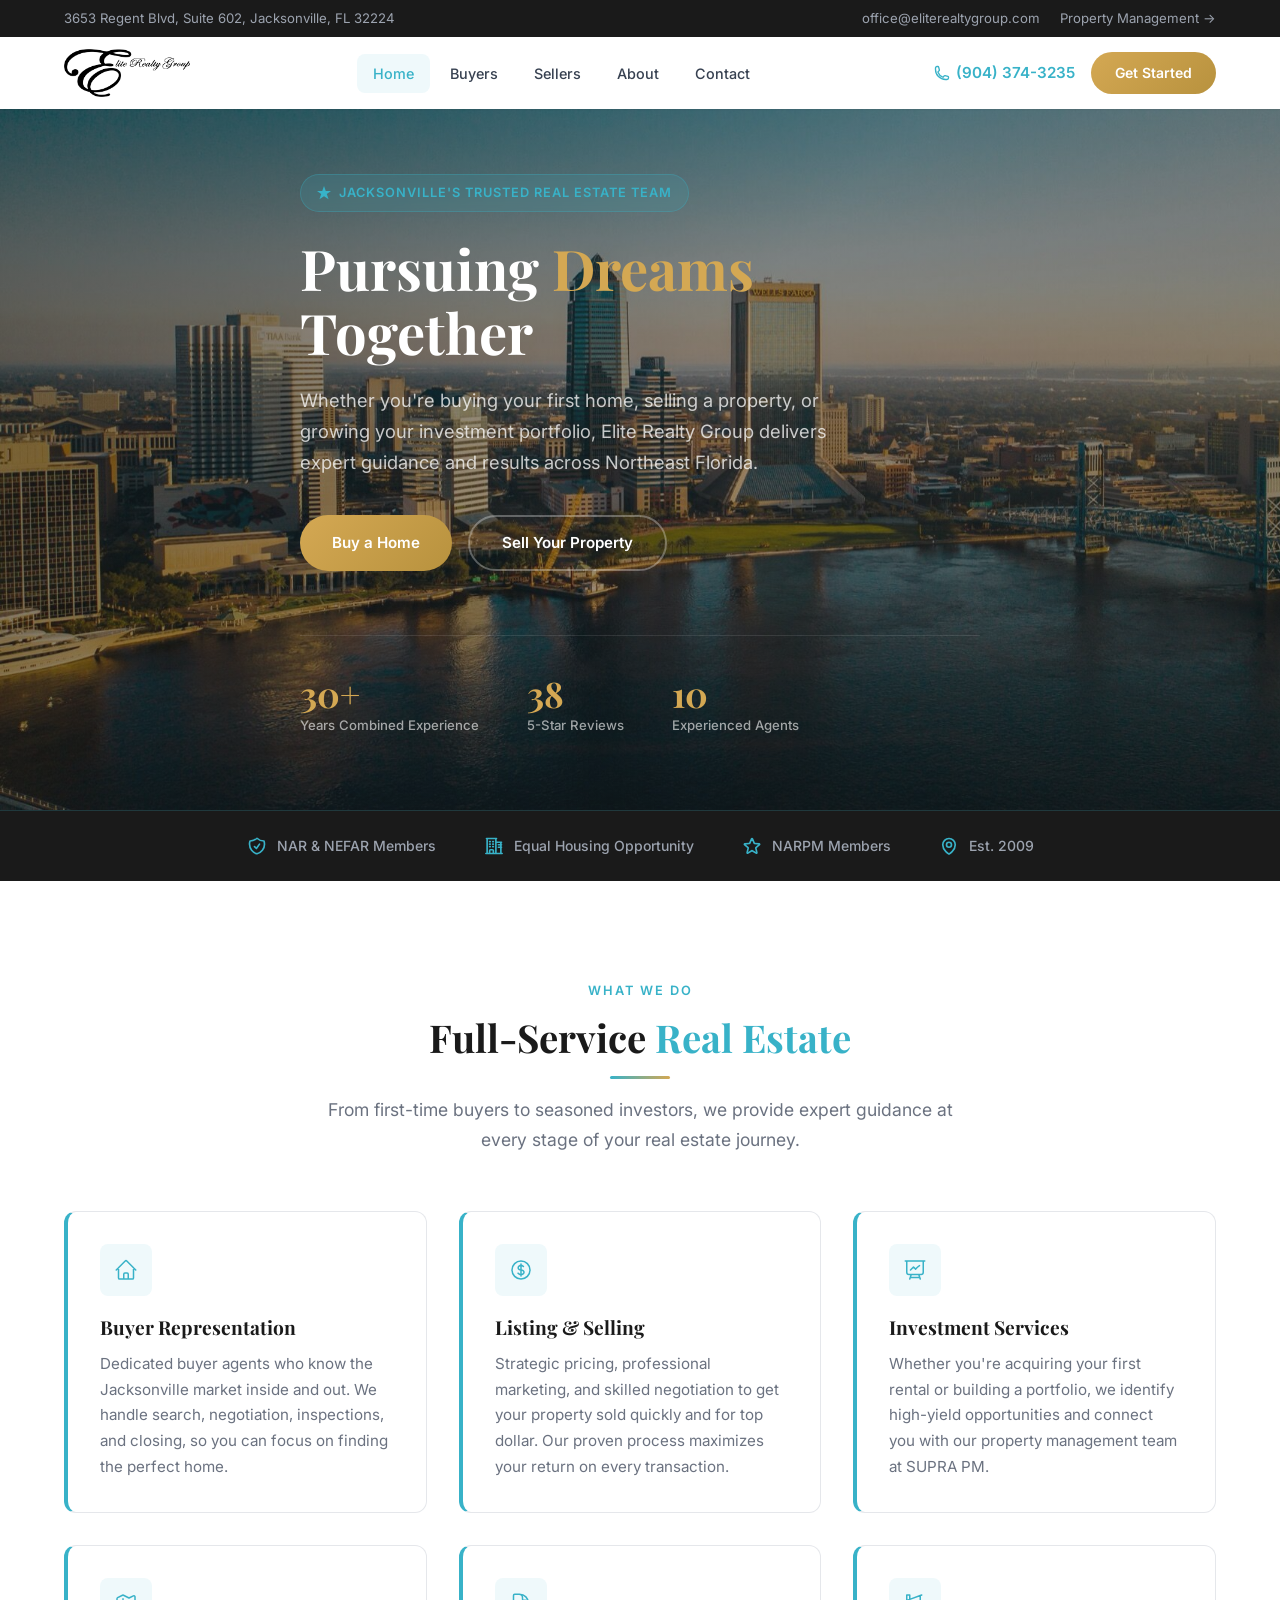
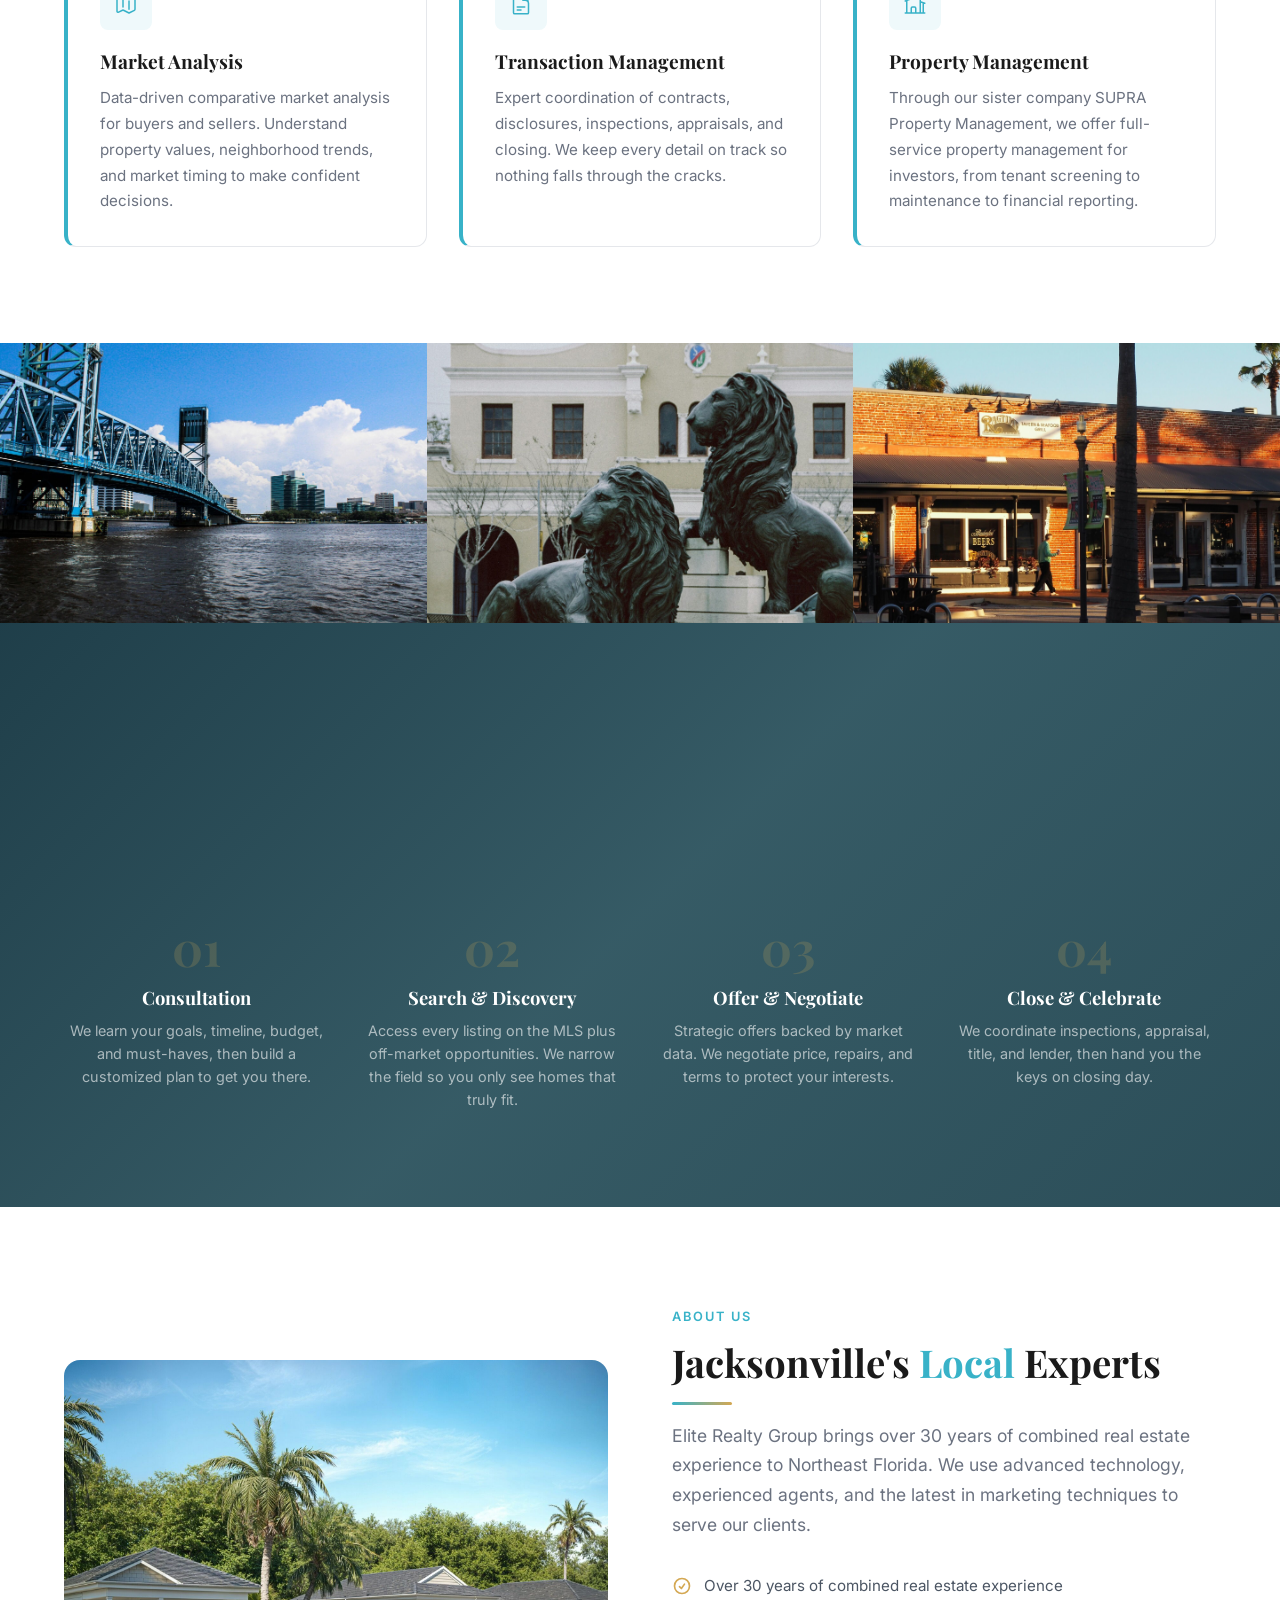
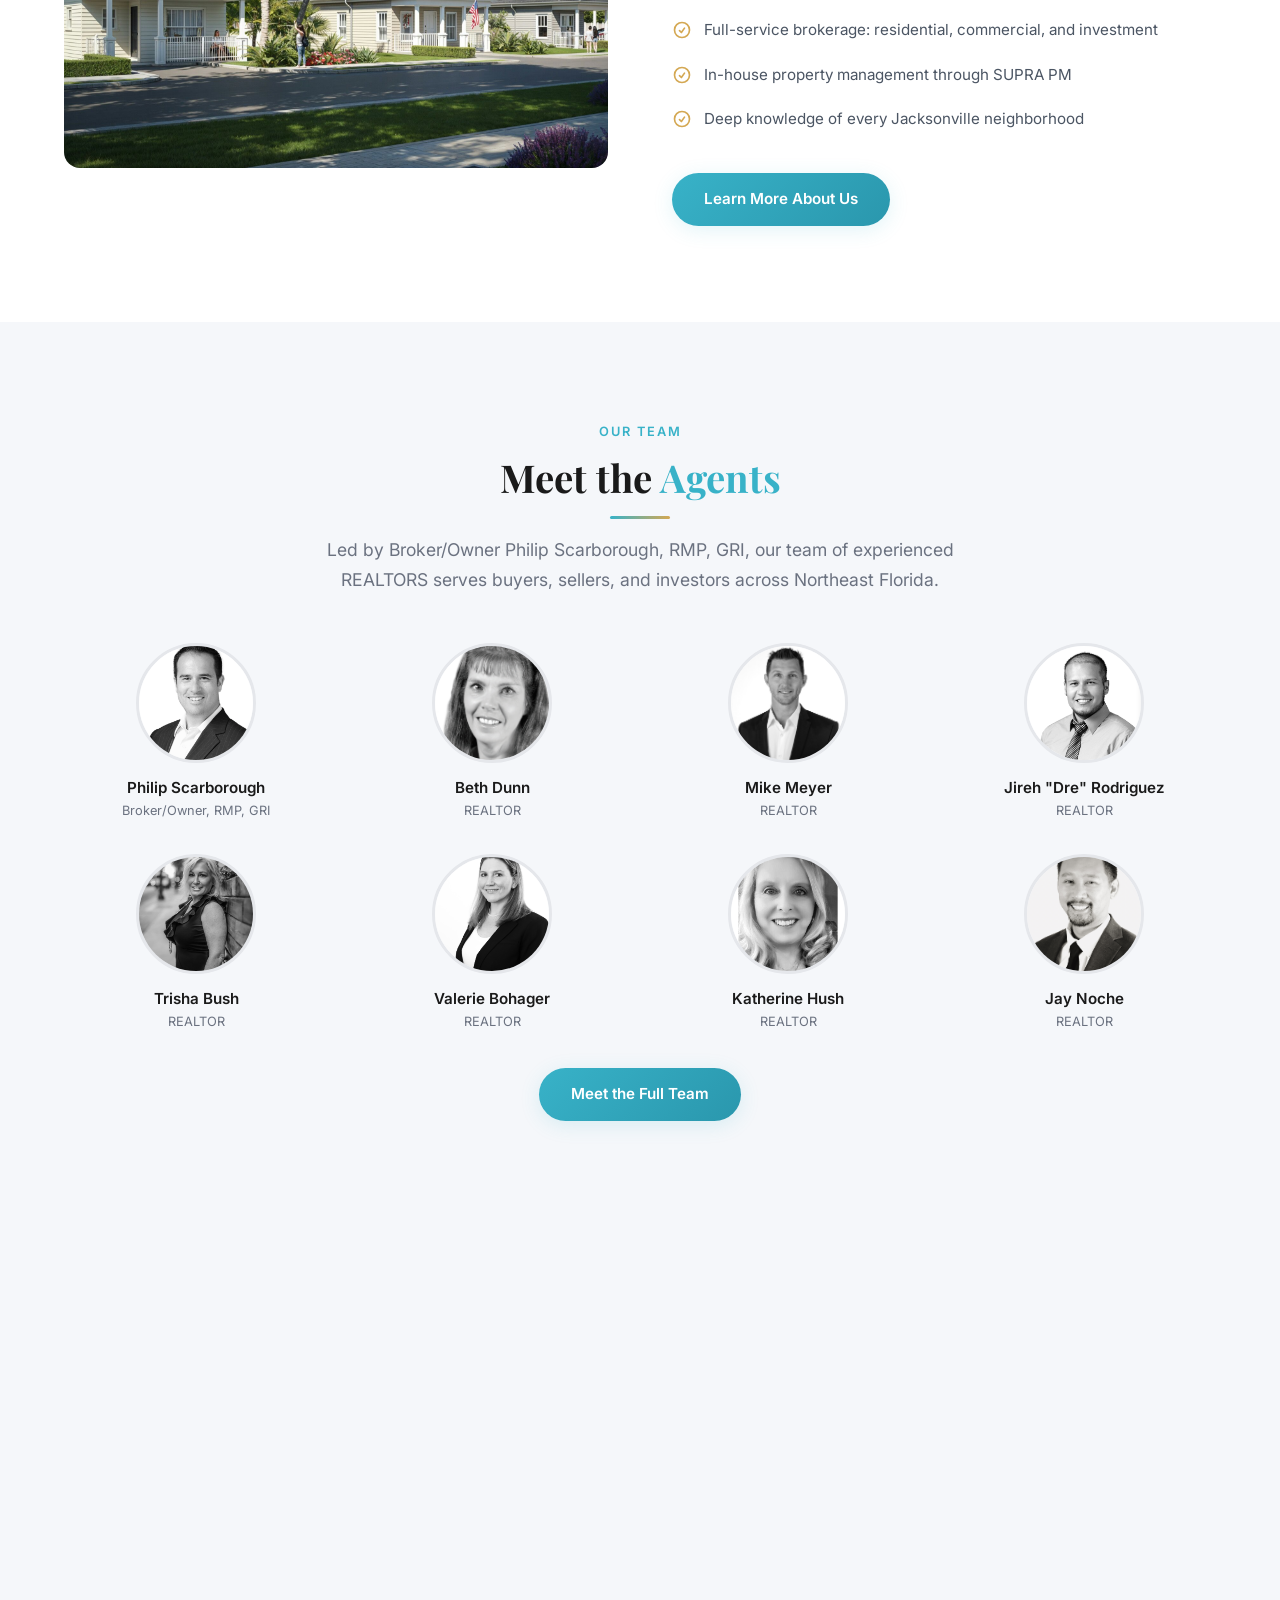
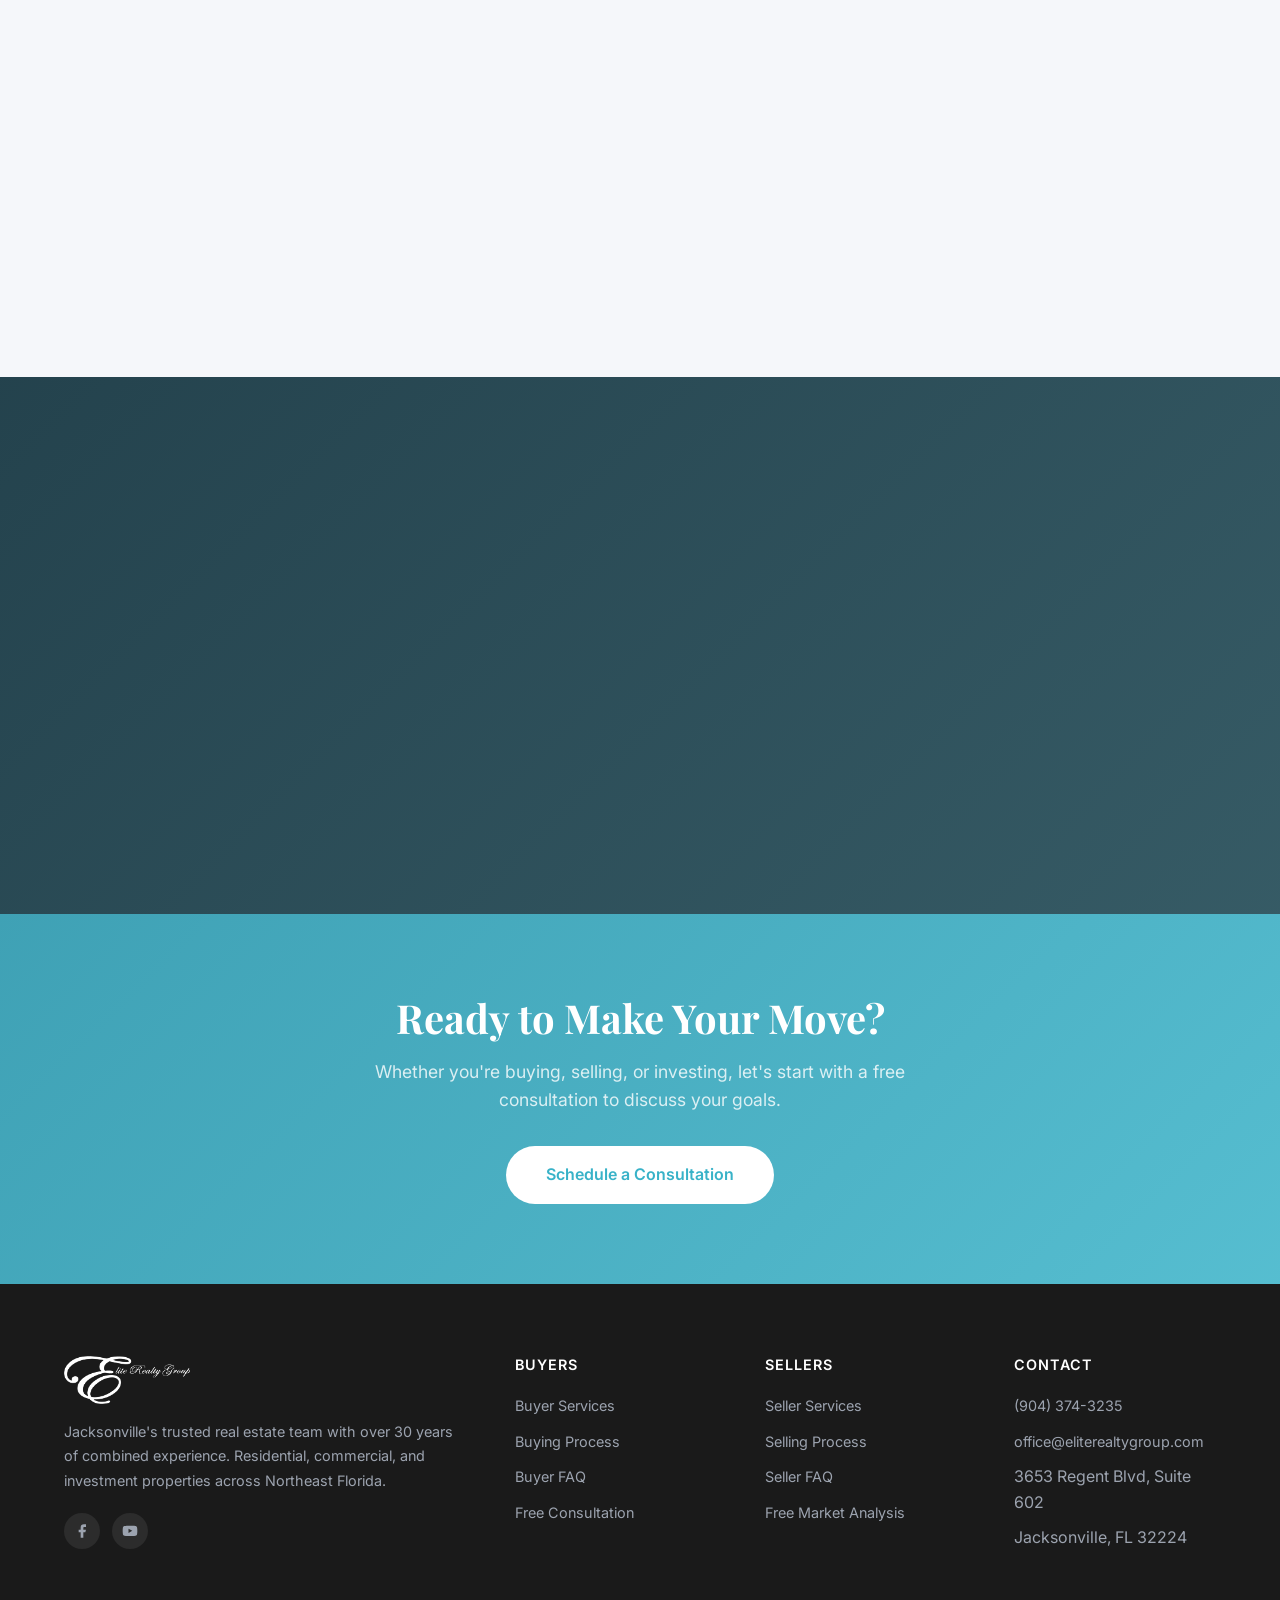
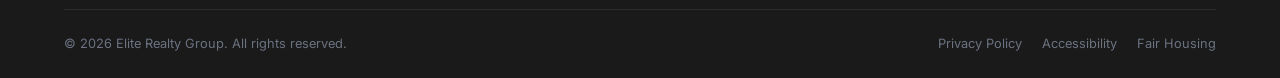
==== index.html @ 7dcdd443 "Replace Grade.us widget with hardcoded Google review cards 9 real Google reviews in a horizontally s" ====
<!DOCTYPE html>
<html lang="en">
<head>
    <meta charset="UTF-8">
    <meta name="viewport" content="width=device-width, initial-scale=1.0">
    <title>Elite Realty Group | Jacksonville FL Real Estate</title>
    <meta name="description" content="Elite Realty Group: Jacksonville's trusted real estate experts. Over 30 years of combined experience helping buyers, sellers, and investors in Northeast Florida.">
    <link rel="preconnect" href="https://fonts.googleapis.com">
    <link rel="preconnect" href="https://fonts.gstatic.com" crossorigin>
    <link href="https://fonts.googleapis.com/css2?family=Inter:wght@300;400;500;600;700&family=Playfair+Display:wght@400;600;700&display=swap" rel="stylesheet">
    <link rel="stylesheet" href="css/styles.css">
</head>
<body>

<!-- Header -->
<header class="header">
    <div class="header-top">
        <div class="container">
            <div class="header-top-left">
                <span>3653 Regent Blvd, Suite 602, Jacksonville, FL 32224</span>
            </div>
            <div class="header-top-right">
                <a href="mailto:office@eliterealtygroup.com">office@eliterealtygroup.com</a>
                <a href="https://suprapm.com" target="_blank">Property Management &rarr;</a>
            </div>
        </div>
    </div>
    <div class="header-main">
        <div class="container">
            <a href="index.html" class="logo">
                <img src="images/logo.png" alt="Elite Realty Group" class="logo-dark">
            </a>
            <nav class="nav">
                <a href="index.html" class="active">Home</a>
                <a href="buyers.html">Buyers</a>
                <a href="sellers.html">Sellers</a>
                <a href="about.html">About</a>
                <a href="contact.html">Contact</a>
            </nav>
            <div class="header-actions">
                <a href="tel:9043743235" class="header-phone">
                    <svg xmlns="http://www.w3.org/2000/svg" fill="none" viewBox="0 0 24 24" stroke-width="2" stroke="currentColor"><path stroke-linecap="round" stroke-linejoin="round" d="M2.25 6.75c0 8.284 6.716 15 15 15h2.25a2.25 2.25 0 002.25-2.25v-1.372c0-.516-.351-.966-.852-1.091l-4.423-1.106c-.44-.11-.902.055-1.173.417l-.97 1.293c-.282.376-.769.542-1.21.38a12.035 12.035 0 01-7.143-7.143c-.162-.441.004-.928.38-1.21l1.293-.97c.363-.271.527-.734.417-1.173L6.963 3.102a1.125 1.125 0 00-1.091-.852H4.5A2.25 2.25 0 002.25 4.5v2.25z"/></svg>
                    (904) 374-3235
                </a>
                <a href="contact.html" class="btn btn-gold btn-sm">Get Started</a>
            </div>
            <button class="nav-toggle" aria-label="Toggle navigation">
                <span></span><span></span><span></span>
            </button>
        </div>
    </div>
</header>

<!-- Hero -->
<section class="hero">
    <div class="container">
        <div class="hero-content">
            <div class="hero-badge">
                <svg xmlns="http://www.w3.org/2000/svg" width="14" height="14" fill="currentColor" viewBox="0 0 16 16"><path d="M8 0l2.035 5.794H16l-4.818 3.412L13.217 15 8 11.588 2.783 15l2.035-5.794L0 5.794h5.965z"/></svg>
                Jacksonville's Trusted Real Estate Team
            </div>
            <h1>Pursuing <span>Dreams</span> Together</h1>
            <p class="hero-text">Whether you're buying your first home, selling a property, or growing your investment portfolio, Elite Realty Group delivers expert guidance and results across Northeast Florida.</p>
            <div class="hero-buttons">
                <a href="buyers.html" class="btn btn-gold">Buy a Home</a>
                <a href="sellers.html" class="btn btn-outline">Sell Your Property</a>
            </div>
            <div class="hero-stats">
                <div class="hero-stat">
                    <div class="hero-stat-number" data-count="30" data-suffix="+">0+</div>
                    <div class="hero-stat-label">Years Combined Experience</div>
                </div>
                <div class="hero-stat">
                    <div class="hero-stat-number" data-count="38" data-suffix="">0</div>
                    <div class="hero-stat-label">5-Star Reviews</div>
                </div>
                <div class="hero-stat">
                    <div class="hero-stat-number" data-count="10" data-suffix="">0</div>
                    <div class="hero-stat-label">Experienced Agents</div>
                </div>
            </div>
        </div>
    </div>
</section>

<!-- Credential Bar -->
<div class="credential-bar">
    <div class="container">
        <div class="credential-item">
            <svg xmlns="http://www.w3.org/2000/svg" fill="none" viewBox="0 0 24 24" stroke-width="2" stroke="currentColor"><path stroke-linecap="round" stroke-linejoin="round" d="M9 12.75L11.25 15 15 9.75m-3-7.036A11.959 11.959 0 013.598 6 11.99 11.99 0 003 9.749c0 5.592 3.824 10.29 9 11.623 5.176-1.332 9-6.03 9-11.622 0-1.31-.21-2.571-.598-3.751h-.152c-3.196 0-6.1-1.248-8.25-3.285z"/></svg>
            NAR &amp; NEFAR Members
        </div>
        <div class="credential-item">
            <svg xmlns="http://www.w3.org/2000/svg" fill="none" viewBox="0 0 24 24" stroke-width="2" stroke="currentColor"><path stroke-linecap="round" stroke-linejoin="round" d="M2.25 21h19.5m-18-18v18m10.5-18v18m6-13.5V21M6.75 6.75h.75m-.75 3h.75m-.75 3h.75m3-6h.75m-.75 3h.75m-.75 3h.75M6.75 21v-3.375c0-.621.504-1.125 1.125-1.125h2.25c.621 0 1.125.504 1.125 1.125V21M3 3h12m-.75 4.5H21m-3.75 3H21m-3.75 3H21"/></svg>
            Equal Housing Opportunity
        </div>
        <div class="credential-item">
            <svg xmlns="http://www.w3.org/2000/svg" fill="none" viewBox="0 0 24 24" stroke-width="2" stroke="currentColor"><path stroke-linecap="round" stroke-linejoin="round" d="M11.48 3.499a.562.562 0 011.04 0l2.125 5.111a.563.563 0 00.475.345l5.518.442c.499.04.701.663.321.988l-4.204 3.602a.563.563 0 00-.182.557l1.285 5.385a.562.562 0 01-.84.61l-4.725-2.885a.563.563 0 00-.586 0L6.982 20.54a.562.562 0 01-.84-.61l1.285-5.386a.562.562 0 00-.182-.557l-4.204-3.602a.563.563 0 01.321-.988l5.518-.442a.563.563 0 00.475-.345L11.48 3.5z"/></svg>
            NARPM Members
        </div>
        <div class="credential-item">
            <svg xmlns="http://www.w3.org/2000/svg" fill="none" viewBox="0 0 24 24" stroke-width="2" stroke="currentColor"><path stroke-linecap="round" stroke-linejoin="round" d="M15 10.5a3 3 0 11-6 0 3 3 0 016 0z"/><path stroke-linecap="round" stroke-linejoin="round" d="M19.5 10.5c0 7.142-7.5 11.25-7.5 11.25S4.5 17.642 4.5 10.5a7.5 7.5 0 1115 0z"/></svg>
            Est. 2009
        </div>
    </div>
</div>

<!-- Services Overview -->
<section class="section" id="services">
    <div class="container">
        <div class="text-center reveal">
            <span class="section-label">What We Do</span>
            <h2 class="section-title center">Full-Service <span>Real Estate</span></h2>
            <p class="section-subtitle center">From first-time buyers to seasoned investors, we provide expert guidance at every stage of your real estate journey.</p>
        </div>
        <div class="grid-3" style="margin-top: 56px;">
            <div class="card card-accent reveal">
                <div class="card-icon">
                    <svg xmlns="http://www.w3.org/2000/svg" fill="none" viewBox="0 0 24 24" stroke-width="1.5" stroke="currentColor"><path stroke-linecap="round" stroke-linejoin="round" d="M2.25 12l8.954-8.955c.44-.439 1.152-.439 1.591 0L21.75 12M4.5 9.75v10.125c0 .621.504 1.125 1.125 1.125H9.75v-4.875c0-.621.504-1.125 1.125-1.125h2.25c.621 0 1.125.504 1.125 1.125V21h4.125c.621 0 1.125-.504 1.125-1.125V9.75M8.25 21h8.25"/></svg>
                </div>
                <h3>Buyer Representation</h3>
                <p>Dedicated buyer agents who know the Jacksonville market inside and out. We handle search, negotiation, inspections, and closing, so you can focus on finding the perfect home.</p>
            </div>
            <div class="card card-accent reveal">
                <div class="card-icon">
                    <svg xmlns="http://www.w3.org/2000/svg" fill="none" viewBox="0 0 24 24" stroke-width="1.5" stroke="currentColor"><path stroke-linecap="round" stroke-linejoin="round" d="M12 6v12m-3-2.818l.879.659c1.171.879 3.07.879 4.242 0 1.172-.879 1.172-2.303 0-3.182C13.536 12.219 12.768 12 12 12c-.725 0-1.45-.22-2.003-.659-1.106-.879-1.106-2.303 0-3.182s2.9-.879 4.006 0l.415.33M21 12a9 9 0 11-18 0 9 9 0 0118 0z"/></svg>
                </div>
                <h3>Listing & Selling</h3>
                <p>Strategic pricing, professional marketing, and skilled negotiation to get your property sold quickly and for top dollar. Our proven process maximizes your return on every transaction.</p>
            </div>
            <div class="card card-accent reveal">
                <div class="card-icon">
                    <svg xmlns="http://www.w3.org/2000/svg" fill="none" viewBox="0 0 24 24" stroke-width="1.5" stroke="currentColor"><path stroke-linecap="round" stroke-linejoin="round" d="M3.75 3v11.25A2.25 2.25 0 006 16.5h2.25M3.75 3h-1.5m1.5 0h16.5m0 0h1.5m-1.5 0v11.25A2.25 2.25 0 0118 16.5h-2.25m-7.5 0h7.5m-7.5 0l-1 3m8.5-3l1 3m0 0l.5 1.5m-.5-1.5h-9.5m0 0l-.5 1.5m.75-9l3-3 2.148 2.148A12.061 12.061 0 0116.5 7.605"/></svg>
                </div>
                <h3>Investment Services</h3>
                <p>Whether you're acquiring your first rental or building a portfolio, we identify high-yield opportunities and connect you with our property management team at SUPRA PM.</p>
            </div>
            <div class="card card-accent reveal">
                <div class="card-icon">
                    <svg xmlns="http://www.w3.org/2000/svg" fill="none" viewBox="0 0 24 24" stroke-width="1.5" stroke="currentColor"><path stroke-linecap="round" stroke-linejoin="round" d="M9 6.75V15m6-6v8.25m.503 3.498l4.875-2.437c.381-.19.622-.58.622-1.006V4.82c0-.836-.88-1.38-1.628-1.006l-3.869 1.934c-.317.159-.69.159-1.006 0L9.503 3.252a1.125 1.125 0 00-1.006 0L3.622 5.689C3.24 5.88 3 6.27 3 6.695V19.18c0 .836.88 1.38 1.628 1.006l3.869-1.934c.317-.159.69-.159 1.006 0l4.994 2.497c.317.158.69.158 1.006 0z"/></svg>
                </div>
                <h3>Market Analysis</h3>
                <p>Data-driven comparative market analysis for buyers and sellers. Understand property values, neighborhood trends, and market timing to make confident decisions.</p>
            </div>
            <div class="card card-accent reveal">
                <div class="card-icon">
                    <svg xmlns="http://www.w3.org/2000/svg" fill="none" viewBox="0 0 24 24" stroke-width="1.5" stroke="currentColor"><path stroke-linecap="round" stroke-linejoin="round" d="M19.5 14.25v-2.625a3.375 3.375 0 00-3.375-3.375h-1.5A1.125 1.125 0 0113.5 7.125v-1.5a3.375 3.375 0 00-3.375-3.375H8.25m0 12.75h7.5m-7.5 3H12M10.5 2.25H5.625c-.621 0-1.125.504-1.125 1.125v17.25c0 .621.504 1.125 1.125 1.125h12.75c.621 0 1.125-.504 1.125-1.125V11.25a9 9 0 00-9-9z"/></svg>
                </div>
                <h3>Transaction Management</h3>
                <p>Expert coordination of contracts, disclosures, inspections, appraisals, and closing. We keep every detail on track so nothing falls through the cracks.</p>
            </div>
            <div class="card card-accent reveal">
                <div class="card-icon">
                    <svg xmlns="http://www.w3.org/2000/svg" fill="none" viewBox="0 0 24 24" stroke-width="1.5" stroke="currentColor"><path stroke-linecap="round" stroke-linejoin="round" d="M8.25 21v-4.875c0-.621.504-1.125 1.125-1.125h2.25c.621 0 1.125.504 1.125 1.125V21m0 0h4.5V3.545M12.75 21h7.5V10.75M2.25 21h1.5m18 0h-18M2.25 9l4.5-1.636M18.75 3l-1.5.545m0 6.205l3 1m1.5.5l-1.5-.5M6.75 7.364V3h-3v18m3-13.636l10.5-3.819"/></svg>
                </div>
                <h3>Property Management</h3>
                <p>Through our sister company SUPRA Property Management, we offer full-service property management for investors, from tenant screening to maintenance to financial reporting.</p>
            </div>
        </div>
    </div>
</section>

<!-- Jacksonville Image Strip -->
<div class="image-strip">
    <img src="images/bridge.jpg" alt="Main Street Bridge, Jacksonville" loading="lazy">
    <img src="images/lion-fountain.jpg" alt="Historic fountain, Jacksonville" loading="lazy">
    <img src="images/beach-town.jpg" alt="Jacksonville Beach" loading="lazy">
</div>

<!-- How It Works - Buyers Process -->
<section class="process-section">
    <div class="container">
        <div class="text-center reveal">
            <span class="section-label">How It Works</span>
            <h2 class="section-title center">Your Path to <span style="color: var(--color-gold);">Home Ownership</span></h2>
            <p class="section-subtitle center">A simple, guided process from first consultation to closing day.</p>
        </div>
        <div class="process-grid">
            <div class="process-step reveal">
                <div class="process-number">01</div>
                <h3>Consultation</h3>
                <p>We learn your goals, timeline, budget, and must-haves, then build a customized plan to get you there.</p>
            </div>
            <div class="process-step reveal">
                <div class="process-number">02</div>
                <h3>Search & Discovery</h3>
                <p>Access every listing on the MLS plus off-market opportunities. We narrow the field so you only see homes that truly fit.</p>
            </div>
            <div class="process-step reveal">
                <div class="process-number">03</div>
                <h3>Offer & Negotiate</h3>
                <p>Strategic offers backed by market data. We negotiate price, repairs, and terms to protect your interests.</p>
            </div>
            <div class="process-step reveal">
                <div class="process-number">04</div>
                <h3>Close & Celebrate</h3>
                <p>We coordinate inspections, appraisal, title, and lender, then hand you the keys on closing day.</p>
            </div>
        </div>
    </div>
</section>

<!-- About Snapshot -->
<section class="section">
    <div class="container">
        <div class="about-grid">
            <div class="about-image reveal" role="img" aria-label="Jacksonville home exterior"></div>
            <div class="about-content reveal">
                <span class="section-label">About Us</span>
                <h2 class="section-title">Jacksonville's <span>Local</span> Experts</h2>
                <p class="section-subtitle">Elite Realty Group brings over 30 years of combined real estate experience to Northeast Florida. We use advanced technology, experienced agents, and the latest in marketing techniques to serve our clients.</p>
                <ul class="about-list">
                    <li>
                        <svg xmlns="http://www.w3.org/2000/svg" fill="none" viewBox="0 0 24 24" stroke-width="2" stroke="currentColor"><path stroke-linecap="round" stroke-linejoin="round" d="M9 12.75L11.25 15 15 9.75M21 12a9 9 0 11-18 0 9 9 0 0118 0z"/></svg>
                        Over 30 years of combined real estate experience
                    </li>
                    <li>
                        <svg xmlns="http://www.w3.org/2000/svg" fill="none" viewBox="0 0 24 24" stroke-width="2" stroke="currentColor"><path stroke-linecap="round" stroke-linejoin="round" d="M9 12.75L11.25 15 15 9.75M21 12a9 9 0 11-18 0 9 9 0 0118 0z"/></svg>
                        Full-service brokerage: residential, commercial, and investment
                    </li>
                    <li>
                        <svg xmlns="http://www.w3.org/2000/svg" fill="none" viewBox="0 0 24 24" stroke-width="2" stroke="currentColor"><path stroke-linecap="round" stroke-linejoin="round" d="M9 12.75L11.25 15 15 9.75M21 12a9 9 0 11-18 0 9 9 0 0118 0z"/></svg>
                        In-house property management through SUPRA PM
                    </li>
                    <li>
                        <svg xmlns="http://www.w3.org/2000/svg" fill="none" viewBox="0 0 24 24" stroke-width="2" stroke="currentColor"><path stroke-linecap="round" stroke-linejoin="round" d="M9 12.75L11.25 15 15 9.75M21 12a9 9 0 11-18 0 9 9 0 0118 0z"/></svg>
                        Deep knowledge of every Jacksonville neighborhood
                    </li>
                </ul>
                <div style="margin-top: 32px;">
                    <a href="about.html" class="btn btn-primary">Learn More About Us</a>
                </div>
            </div>
        </div>
    </div>
</section>

<!-- Meet the Team Preview -->
<section class="section section-alt">
    <div class="container">
        <div class="text-center reveal">
            <span class="section-label">Our Team</span>
            <h2 class="section-title center">Meet the <span>Agents</span></h2>
            <p class="section-subtitle center">Led by Broker/Owner Philip Scarborough, RMP, GRI, our team of experienced REALTORS serves buyers, sellers, and investors across Northeast Florida.</p>
        </div>
        <div class="team-grid reveal" style="margin-top: 48px;">
            <div class="team-card">
                <img src="images/team/philip.jpg" alt="Philip Scarborough" class="team-photo">
                <h4>Philip Scarborough</h4>
                <p>Broker/Owner, RMP, GRI</p>
            </div>
            <div class="team-card">
                <img src="images/team/beth.png" alt="Beth Dunn" class="team-photo">
                <h4>Beth Dunn</h4>
                <p>REALTOR</p>
            </div>
            <div class="team-card">
                <img src="images/team/mike-meyer.jpeg" alt="Mike Meyer" class="team-photo">
                <h4>Mike Meyer</h4>
                <p>REALTOR</p>
            </div>
            <div class="team-card">
                <img src="images/team/jireh.png" alt="Jireh Rodriguez" class="team-photo">
                <h4>Jireh "Dre" Rodriguez</h4>
                <p>REALTOR</p>
            </div>
            <div class="team-card">
                <img src="images/team/trisha.jpg" alt="Trisha Bush" class="team-photo">
                <h4>Trisha Bush</h4>
                <p>REALTOR</p>
            </div>
            <div class="team-card">
                <img src="images/team/valerie.jpg" alt="Valerie Bohager" class="team-photo">
                <h4>Valerie Bohager</h4>
                <p>REALTOR</p>
            </div>
            <div class="team-card">
                <img src="images/team/katherine.jpeg" alt="Katherine Hush" class="team-photo">
                <h4>Katherine Hush</h4>
                <p>REALTOR</p>
            </div>
            <div class="team-card">
                <img src="images/team/jay.jpeg" alt="Jay Noche" class="team-photo">
                <h4>Jay Noche</h4>
                <p>REALTOR</p>
            </div>
        </div>
        <div class="text-center" style="margin-top: 36px;">
            <a href="about.html" class="btn btn-primary">Meet the Full Team</a>
        </div>
    </div>
</section>

<!-- Google Reviews -->
<section class="section section-alt">
    <div class="container">
        <div class="text-center reveal">
            <span class="section-label">Client Reviews</span>
            <h2 class="section-title center">What Our Clients <span>Say</span></h2>
            <p class="section-subtitle center">Real feedback from buyers, sellers, and investors who trust Elite Realty Group.</p>

            <!-- Google Rating Header -->
            <div class="google-rating-header">
                <div class="google-rating-badge">
                    <svg class="google-g-icon" viewBox="0 0 24 24" width="28" height="28" aria-hidden="true"><path d="M22.56 12.25c0-.78-.07-1.53-.2-2.25H12v4.26h5.92a5.06 5.06 0 0 1-2.2 3.32v2.77h3.57c2.08-1.92 3.28-4.74 3.28-8.1z" fill="#4285F4"/><path d="M12 23c2.97 0 5.46-.98 7.28-2.66l-3.57-2.77c-.98.66-2.23 1.06-3.71 1.06-2.86 0-5.29-1.93-6.16-4.53H2.18v2.84C3.99 20.53 7.7 23 12 23z" fill="#34A853"/><path d="M5.84 14.09c-.22-.66-.35-1.36-.35-2.09s.13-1.43.35-2.09V7.07H2.18C1.43 8.55 1 10.22 1 12s.43 3.45 1.18 4.93l2.85-2.22.81-.62z" fill="#FBBC05"/><path d="M12 5.38c1.62 0 3.06.56 4.21 1.64l3.15-3.15C17.45 2.09 14.97 1 12 1 7.7 1 3.99 3.47 2.18 7.07l3.66 2.84c.87-2.6 3.3-4.53 6.16-4.53z" fill="#EA4335"/></svg>
                    <div class="google-rating-info">
                        <div class="google-rating-top">
                            <span class="google-rating-number">4.8</span>
                            <div class="google-rating-stars" aria-label="4.8 out of 5 stars">
                                <svg viewBox="0 0 24 24" aria-hidden="true"><path d="M12 2l3.09 6.26L22 9.27l-5 4.87 1.18 6.88L12 17.77l-6.18 3.25L7 14.14 2 9.27l6.91-1.01L12 2z"/></svg>
                                <svg viewBox="0 0 24 24" aria-hidden="true"><path d="M12 2l3.09 6.26L22 9.27l-5 4.87 1.18 6.88L12 17.77l-6.18 3.25L7 14.14 2 9.27l6.91-1.01L12 2z"/></svg>
                                <svg viewBox="0 0 24 24" aria-hidden="true"><path d="M12 2l3.09 6.26L22 9.27l-5 4.87 1.18 6.88L12 17.77l-6.18 3.25L7 14.14 2 9.27l6.91-1.01L12 2z"/></svg>
                                <svg viewBox="0 0 24 24" aria-hidden="true"><path d="M12 2l3.09 6.26L22 9.27l-5 4.87 1.18 6.88L12 17.77l-6.18 3.25L7 14.14 2 9.27l6.91-1.01L12 2z"/></svg>
                                <svg viewBox="0 0 24 24" aria-hidden="true"><path d="M12 2l3.09 6.26L22 9.27l-5 4.87 1.18 6.88L12 17.77l-6.18 3.25L7 14.14 2 9.27l6.91-1.01L12 2z"/></svg>
                            </div>
                        </div>
                        <span class="google-rating-count">Based on 38 Google reviews</span>
                    </div>
                </div>
            </div>
        </div>

        <div class="google-review-scroll reveal" role="region" aria-label="Customer reviews">
            <div class="google-review-track">

                <div class="google-review-card">
                    <div class="google-review-top">
                        <div class="google-avatar" style="background: #4285F4;">D</div>
                        <div class="google-reviewer">
                            <span class="google-reviewer-name">David Elson</span>
                            <div class="google-review-meta">
                                <div class="google-review-stars" aria-label="5 stars"><svg viewBox="0 0 24 24" aria-hidden="true"><path d="M12 2l3.09 6.26L22 9.27l-5 4.87 1.18 6.88L12 17.77l-6.18 3.25L7 14.14 2 9.27l6.91-1.01L12 2z"/></svg><svg viewBox="0 0 24 24" aria-hidden="true"><path d="M12 2l3.09 6.26L22 9.27l-5 4.87 1.18 6.88L12 17.77l-6.18 3.25L7 14.14 2 9.27l6.91-1.01L12 2z"/></svg><svg viewBox="0 0 24 24" aria-hidden="true"><path d="M12 2l3.09 6.26L22 9.27l-5 4.87 1.18 6.88L12 17.77l-6.18 3.25L7 14.14 2 9.27l6.91-1.01L12 2z"/></svg><svg viewBox="0 0 24 24" aria-hidden="true"><path d="M12 2l3.09 6.26L22 9.27l-5 4.87 1.18 6.88L12 17.77l-6.18 3.25L7 14.14 2 9.27l6.91-1.01L12 2z"/></svg><svg viewBox="0 0 24 24" aria-hidden="true"><path d="M12 2l3.09 6.26L22 9.27l-5 4.87 1.18 6.88L12 17.77l-6.18 3.25L7 14.14 2 9.27l6.91-1.01L12 2z"/></svg></div>
                            </div>
                        </div>
                    </div>
                    <p class="google-review-text">"Philip and his crew of professionals went above and beyond throughout what would normally be a stressful process of selling our home. We listed our house on Friday and accepted one of the multiple full price offers on Sunday."</p>
                </div>

                <div class="google-review-card">
                    <div class="google-review-top">
                        <div class="google-avatar" style="background: #34A853;">K</div>
                        <div class="google-reviewer">
                            <span class="google-reviewer-name">Kinley Larsen</span>
                            <div class="google-review-meta">
                                <div class="google-review-stars" aria-label="5 stars"><svg viewBox="0 0 24 24" aria-hidden="true"><path d="M12 2l3.09 6.26L22 9.27l-5 4.87 1.18 6.88L12 17.77l-6.18 3.25L7 14.14 2 9.27l6.91-1.01L12 2z"/></svg><svg viewBox="0 0 24 24" aria-hidden="true"><path d="M12 2l3.09 6.26L22 9.27l-5 4.87 1.18 6.88L12 17.77l-6.18 3.25L7 14.14 2 9.27l6.91-1.01L12 2z"/></svg><svg viewBox="0 0 24 24" aria-hidden="true"><path d="M12 2l3.09 6.26L22 9.27l-5 4.87 1.18 6.88L12 17.77l-6.18 3.25L7 14.14 2 9.27l6.91-1.01L12 2z"/></svg><svg viewBox="0 0 24 24" aria-hidden="true"><path d="M12 2l3.09 6.26L22 9.27l-5 4.87 1.18 6.88L12 17.77l-6.18 3.25L7 14.14 2 9.27l6.91-1.01L12 2z"/></svg><svg viewBox="0 0 24 24" aria-hidden="true"><path d="M12 2l3.09 6.26L22 9.27l-5 4.87 1.18 6.88L12 17.77l-6.18 3.25L7 14.14 2 9.27l6.91-1.01L12 2z"/></svg></div>
                            </div>
                        </div>
                    </div>
                    <p class="google-review-text">"Elite Realty Group did a fantastic job with selling our first home! From start to finish we never felt pressured or rushed into anything. They were very patient, informative and kind through the whole process! I have recommended them to anyone I know looking to purchase or sell!"</p>
                </div>

                <div class="google-review-card">
                    <div class="google-review-top">
                        <div class="google-avatar" style="background: #EA4335;">V</div>
                        <div class="google-reviewer">
                            <span class="google-reviewer-name">Valerie Bohager</span>
                            <div class="google-review-meta">
                                <div class="google-review-stars" aria-label="5 stars"><svg viewBox="0 0 24 24" aria-hidden="true"><path d="M12 2l3.09 6.26L22 9.27l-5 4.87 1.18 6.88L12 17.77l-6.18 3.25L7 14.14 2 9.27l6.91-1.01L12 2z"/></svg><svg viewBox="0 0 24 24" aria-hidden="true"><path d="M12 2l3.09 6.26L22 9.27l-5 4.87 1.18 6.88L12 17.77l-6.18 3.25L7 14.14 2 9.27l6.91-1.01L12 2z"/></svg><svg viewBox="0 0 24 24" aria-hidden="true"><path d="M12 2l3.09 6.26L22 9.27l-5 4.87 1.18 6.88L12 17.77l-6.18 3.25L7 14.14 2 9.27l6.91-1.01L12 2z"/></svg><svg viewBox="0 0 24 24" aria-hidden="true"><path d="M12 2l3.09 6.26L22 9.27l-5 4.87 1.18 6.88L12 17.77l-6.18 3.25L7 14.14 2 9.27l6.91-1.01L12 2z"/></svg><svg viewBox="0 0 24 24" aria-hidden="true"><path d="M12 2l3.09 6.26L22 9.27l-5 4.87 1.18 6.88L12 17.77l-6.18 3.25L7 14.14 2 9.27l6.91-1.01L12 2z"/></svg></div>
                            </div>
                        </div>
                    </div>
                    <p class="google-review-text">"We were transferred to Jacksonville from Maryland for my husband's job. We knew nothing about the area and had a limited amount of time to find a home. Phil helped us find a home quickly, in the area we wanted, during a pandemic."</p>
                </div>

                <div class="google-review-card">
                    <div class="google-review-top">
                        <div class="google-avatar" style="background: #FBBC05; color: #1a1a1a;">A</div>
                        <div class="google-reviewer">
                            <span class="google-reviewer-name">Al Mac</span>
                            <div class="google-review-meta">
                                <div class="google-review-stars" aria-label="5 stars"><svg viewBox="0 0 24 24" aria-hidden="true"><path d="M12 2l3.09 6.26L22 9.27l-5 4.87 1.18 6.88L12 17.77l-6.18 3.25L7 14.14 2 9.27l6.91-1.01L12 2z"/></svg><svg viewBox="0 0 24 24" aria-hidden="true"><path d="M12 2l3.09 6.26L22 9.27l-5 4.87 1.18 6.88L12 17.77l-6.18 3.25L7 14.14 2 9.27l6.91-1.01L12 2z"/></svg><svg viewBox="0 0 24 24" aria-hidden="true"><path d="M12 2l3.09 6.26L22 9.27l-5 4.87 1.18 6.88L12 17.77l-6.18 3.25L7 14.14 2 9.27l6.91-1.01L12 2z"/></svg><svg viewBox="0 0 24 24" aria-hidden="true"><path d="M12 2l3.09 6.26L22 9.27l-5 4.87 1.18 6.88L12 17.77l-6.18 3.25L7 14.14 2 9.27l6.91-1.01L12 2z"/></svg><svg viewBox="0 0 24 24" aria-hidden="true"><path d="M12 2l3.09 6.26L22 9.27l-5 4.87 1.18 6.88L12 17.77l-6.18 3.25L7 14.14 2 9.27l6.91-1.01L12 2z"/></svg></div>
                            </div>
                        </div>
                    </div>
                    <p class="google-review-text">"The agent who represented us during the recent selling of our property was Katherine Hush with Elite Realty Group. We have sold several homes in the past and never received the exemplary service that Katherine provided."</p>
                </div>

                <div class="google-review-card">
                    <div class="google-review-top">
                        <div class="google-avatar" style="background: #4285F4;">R</div>
                        <div class="google-reviewer">
                            <span class="google-reviewer-name">Richard Scheetz</span>
                            <div class="google-review-meta">
                                <div class="google-review-stars" aria-label="5 stars"><svg viewBox="0 0 24 24" aria-hidden="true"><path d="M12 2l3.09 6.26L22 9.27l-5 4.87 1.18 6.88L12 17.77l-6.18 3.25L7 14.14 2 9.27l6.91-1.01L12 2z"/></svg><svg viewBox="0 0 24 24" aria-hidden="true"><path d="M12 2l3.09 6.26L22 9.27l-5 4.87 1.18 6.88L12 17.77l-6.18 3.25L7 14.14 2 9.27l6.91-1.01L12 2z"/></svg><svg viewBox="0 0 24 24" aria-hidden="true"><path d="M12 2l3.09 6.26L22 9.27l-5 4.87 1.18 6.88L12 17.77l-6.18 3.25L7 14.14 2 9.27l6.91-1.01L12 2z"/></svg><svg viewBox="0 0 24 24" aria-hidden="true"><path d="M12 2l3.09 6.26L22 9.27l-5 4.87 1.18 6.88L12 17.77l-6.18 3.25L7 14.14 2 9.27l6.91-1.01L12 2z"/></svg><svg viewBox="0 0 24 24" aria-hidden="true"><path d="M12 2l3.09 6.26L22 9.27l-5 4.87 1.18 6.88L12 17.77l-6.18 3.25L7 14.14 2 9.27l6.91-1.01L12 2z"/></svg></div>
                            </div>
                        </div>
                    </div>
                    <p class="google-review-text">"Elite Reality provided a great experience when selling our property. Phil and his team made us feel like we were their #1 client from beginning to end. I will use Elite Reality for my future real estate transactions."</p>
                </div>

                <div class="google-review-card">
                    <div class="google-review-top">
                        <div class="google-avatar" style="background: #34A853;">L</div>
                        <div class="google-reviewer">
                            <span class="google-reviewer-name">Linette Owens</span>
                            <div class="google-review-meta">
                                <div class="google-review-stars" aria-label="5 stars"><svg viewBox="0 0 24 24" aria-hidden="true"><path d="M12 2l3.09 6.26L22 9.27l-5 4.87 1.18 6.88L12 17.77l-6.18 3.25L7 14.14 2 9.27l6.91-1.01L12 2z"/></svg><svg viewBox="0 0 24 24" aria-hidden="true"><path d="M12 2l3.09 6.26L22 9.27l-5 4.87 1.18 6.88L12 17.77l-6.18 3.25L7 14.14 2 9.27l6.91-1.01L12 2z"/></svg><svg viewBox="0 0 24 24" aria-hidden="true"><path d="M12 2l3.09 6.26L22 9.27l-5 4.87 1.18 6.88L12 17.77l-6.18 3.25L7 14.14 2 9.27l6.91-1.01L12 2z"/></svg><svg viewBox="0 0 24 24" aria-hidden="true"><path d="M12 2l3.09 6.26L22 9.27l-5 4.87 1.18 6.88L12 17.77l-6.18 3.25L7 14.14 2 9.27l6.91-1.01L12 2z"/></svg><svg viewBox="0 0 24 24" aria-hidden="true"><path d="M12 2l3.09 6.26L22 9.27l-5 4.87 1.18 6.88L12 17.77l-6.18 3.25L7 14.14 2 9.27l6.91-1.01L12 2z"/></svg></div>
                            </div>
                        </div>
                    </div>
                    <p class="google-review-text">"The communication and the quick response of the agent Phil Scarborough. I would recommend him as a real estate agent. He made me feel very comfortable that I could trust him with the transaction of selling this home."</p>
                </div>

                <div class="google-review-card">
                    <div class="google-review-top">
                        <div class="google-avatar" style="background: #EA4335;">C</div>
                        <div class="google-reviewer">
                            <span class="google-reviewer-name">Carter Melvin</span>
                            <div class="google-review-meta">
                                <div class="google-review-stars" aria-label="5 stars"><svg viewBox="0 0 24 24" aria-hidden="true"><path d="M12 2l3.09 6.26L22 9.27l-5 4.87 1.18 6.88L12 17.77l-6.18 3.25L7 14.14 2 9.27l6.91-1.01L12 2z"/></svg><svg viewBox="0 0 24 24" aria-hidden="true"><path d="M12 2l3.09 6.26L22 9.27l-5 4.87 1.18 6.88L12 17.77l-6.18 3.25L7 14.14 2 9.27l6.91-1.01L12 2z"/></svg><svg viewBox="0 0 24 24" aria-hidden="true"><path d="M12 2l3.09 6.26L22 9.27l-5 4.87 1.18 6.88L12 17.77l-6.18 3.25L7 14.14 2 9.27l6.91-1.01L12 2z"/></svg><svg viewBox="0 0 24 24" aria-hidden="true"><path d="M12 2l3.09 6.26L22 9.27l-5 4.87 1.18 6.88L12 17.77l-6.18 3.25L7 14.14 2 9.27l6.91-1.01L12 2z"/></svg><svg viewBox="0 0 24 24" aria-hidden="true"><path d="M12 2l3.09 6.26L22 9.27l-5 4.87 1.18 6.88L12 17.77l-6.18 3.25L7 14.14 2 9.27l6.91-1.01L12 2z"/></svg></div>
                            </div>
                        </div>
                    </div>
                    <p class="google-review-text">"I have now worked with Elite for over four years buying and selling rental properties. They have all been great at helping me meet my goals and freeing me up from the day to day headaches that I would have had to deal with on my own."</p>
                </div>

                <div class="google-review-card">
                    <div class="google-review-top">
                        <div class="google-avatar" style="background: #FBBC05; color: #1a1a1a;">J</div>
                        <div class="google-reviewer">
                            <span class="google-reviewer-name">REALTORJean</span>
                            <div class="google-review-meta">
                                <div class="google-review-stars" aria-label="5 stars"><svg viewBox="0 0 24 24" aria-hidden="true"><path d="M12 2l3.09 6.26L22 9.27l-5 4.87 1.18 6.88L12 17.77l-6.18 3.25L7 14.14 2 9.27l6.91-1.01L12 2z"/></svg><svg viewBox="0 0 24 24" aria-hidden="true"><path d="M12 2l3.09 6.26L22 9.27l-5 4.87 1.18 6.88L12 17.77l-6.18 3.25L7 14.14 2 9.27l6.91-1.01L12 2z"/></svg><svg viewBox="0 0 24 24" aria-hidden="true"><path d="M12 2l3.09 6.26L22 9.27l-5 4.87 1.18 6.88L12 17.77l-6.18 3.25L7 14.14 2 9.27l6.91-1.01L12 2z"/></svg><svg viewBox="0 0 24 24" aria-hidden="true"><path d="M12 2l3.09 6.26L22 9.27l-5 4.87 1.18 6.88L12 17.77l-6.18 3.25L7 14.14 2 9.27l6.91-1.01L12 2z"/></svg><svg viewBox="0 0 24 24" aria-hidden="true"><path d="M12 2l3.09 6.26L22 9.27l-5 4.87 1.18 6.88L12 17.77l-6.18 3.25L7 14.14 2 9.27l6.91-1.01L12 2z"/></svg></div>
                            </div>
                        </div>
                    </div>
                    <p class="google-review-text">"Jay is a 5 star agent and a great pleasure to work with during our Suwannee River property purchase. Thank you!"</p>
                </div>

                <div class="google-review-card">
                    <div class="google-review-top">
                        <div class="google-avatar" style="background: #4285F4;">N</div>
                        <div class="google-reviewer">
                            <span class="google-reviewer-name">Nicole Cairns</span>
                            <div class="google-review-meta">
                                <div class="google-review-stars" aria-label="5 stars"><svg viewBox="0 0 24 24" aria-hidden="true"><path d="M12 2l3.09 6.26L22 9.27l-5 4.87 1.18 6.88L12 17.77l-6.18 3.25L7 14.14 2 9.27l6.91-1.01L12 2z"/></svg><svg viewBox="0 0 24 24" aria-hidden="true"><path d="M12 2l3.09 6.26L22 9.27l-5 4.87 1.18 6.88L12 17.77l-6.18 3.25L7 14.14 2 9.27l6.91-1.01L12 2z"/></svg><svg viewBox="0 0 24 24" aria-hidden="true"><path d="M12 2l3.09 6.26L22 9.27l-5 4.87 1.18 6.88L12 17.77l-6.18 3.25L7 14.14 2 9.27l6.91-1.01L12 2z"/></svg><svg viewBox="0 0 24 24" aria-hidden="true"><path d="M12 2l3.09 6.26L22 9.27l-5 4.87 1.18 6.88L12 17.77l-6.18 3.25L7 14.14 2 9.27l6.91-1.01L12 2z"/></svg><svg viewBox="0 0 24 24" aria-hidden="true"><path d="M12 2l3.09 6.26L22 9.27l-5 4.87 1.18 6.88L12 17.77l-6.18 3.25L7 14.14 2 9.27l6.91-1.01L12 2z"/></svg></div>
                            </div>
                        </div>
                    </div>
                    <p class="google-review-text">"I've used Elite Realty Group for the last four years and I've always been impressed with the speed, professionalism, and flexibility of Phil and his team. I feel like they care for my property like it is their own investment."</p>
                </div>

            </div>
        </div>
    </div>
</section>

<!-- Service Areas -->
<section class="areas-section">
    <div class="container">
        <div class="text-center reveal">
            <span class="section-label">Where We Work</span>
            <h2 class="section-title center" style="color: var(--color-white);">Northeast Florida <span style="color: var(--color-gold);">Coverage</span></h2>
            <p class="section-subtitle center" style="color: rgba(255,255,255,0.65);">Serving communities across the Jacksonville metro area and beyond.</p>
        </div>
        <div class="area-tags reveal">
            <span class="area-tag">Riverside</span>
            <span class="area-tag">Avondale</span>
            <span class="area-tag">San Marco</span>
            <span class="area-tag">Ortega</span>
            <span class="area-tag">Springfield</span>
            <span class="area-tag">Mandarin</span>
            <span class="area-tag">Jacksonville Beach</span>
            <span class="area-tag">Neptune Beach</span>
            <span class="area-tag">Atlantic Beach</span>
            <span class="area-tag">Ponte Vedra</span>
            <span class="area-tag">Nocatee</span>
            <span class="area-tag">St. Augustine</span>
            <span class="area-tag">Orange Park</span>
            <span class="area-tag">Fleming Island</span>
            <span class="area-tag">Fernandina Beach</span>
            <span class="area-tag">Amelia Island</span>
            <span class="area-tag">Arlington</span>
            <span class="area-tag">Southside</span>
            <span class="area-tag">Westside</span>
            <span class="area-tag">Northside</span>
            <span class="area-tag">Regency</span>
            <span class="area-tag">Mayport</span>
            <span class="area-tag">Palm Coast</span>
        </div>
    </div>
</section>

<!-- CTA Banner -->
<section class="cta-banner">
    <div class="container">
        <h2>Ready to Make Your Move?</h2>
        <p>Whether you're buying, selling, or investing, let's start with a free consultation to discuss your goals.</p>
        <a href="contact.html" class="btn btn-white">Schedule a Consultation</a>
    </div>
</section>

<!-- Footer -->
<footer class="footer">
    <div class="container">
        <div class="footer-grid">
            <div class="footer-brand">
                <a href="index.html"><img src="images/logo.png" alt="Elite Realty Group" style="height: 48px; margin-bottom: 16px;"></a>
                <p>Jacksonville's trusted real estate team with over 30 years of combined experience. Residential, commercial, and investment properties across Northeast Florida.</p>
                <div class="footer-social">
                    <a href="https://www.facebook.com/eliterealtygroupofjax" target="_blank" aria-label="Facebook">
                        <svg xmlns="http://www.w3.org/2000/svg" width="16" height="16" fill="currentColor" viewBox="0 0 24 24"><path d="M18 2h-3a5 5 0 00-5 5v3H7v4h3v8h4v-8h3l1-4h-4V7a1 1 0 011-1h3z"/></svg>
                    </a>
                    <a href="https://www.youtube.com" target="_blank" aria-label="YouTube">
                        <svg xmlns="http://www.w3.org/2000/svg" width="16" height="16" fill="currentColor" viewBox="0 0 24 24"><path d="M22.54 6.42a2.78 2.78 0 00-1.94-2C18.88 4 12 4 12 4s-6.88 0-8.6.46a2.78 2.78 0 00-1.94 2A29 29 0 001 11.75a29 29 0 00.46 5.33A2.78 2.78 0 003.4 19.1c1.72.46 8.6.46 8.6.46s6.88 0 8.6-.46a2.78 2.78 0 001.94-2 29 29 0 00.46-5.25 29 29 0 00-.46-5.43zM9.75 15.02V8.48l5.75 3.27-5.75 3.27z"/></svg>
                    </a>
                </div>
            </div>
            <div class="footer-col">
                <h4>Buyers</h4>
                <ul>
                    <li><a href="buyers.html">Buyer Services</a></li>
                    <li><a href="buyers.html#process">Buying Process</a></li>
                    <li><a href="buyers.html#faq">Buyer FAQ</a></li>
                    <li><a href="contact.html">Free Consultation</a></li>
                </ul>
            </div>
            <div class="footer-col">
                <h4>Sellers</h4>
                <ul>
                    <li><a href="sellers.html">Seller Services</a></li>
                    <li><a href="sellers.html#process">Selling Process</a></li>
                    <li><a href="sellers.html#faq">Seller FAQ</a></li>
                    <li><a href="contact.html">Free Market Analysis</a></li>
                </ul>
            </div>
            <div class="footer-col">
                <h4>Contact</h4>
                <ul>
                    <li><a href="tel:9043743235">(904) 374-3235</a></li>
                    <li><a href="mailto:office@eliterealtygroup.com">office@eliterealtygroup.com</a></li>
                    <li>3653 Regent Blvd, Suite 602</li>
                    <li>Jacksonville, FL 32224</li>
                </ul>
            </div>
        </div>
        <div class="footer-bottom">
            <span>&copy; 2026 Elite Realty Group. All rights reserved.</span>
            <div class="footer-legal">
                <a href="privacy-policy.html">Privacy Policy</a>
                <a href="accessibility.html">Accessibility</a>
                <a href="fair-housing.html">Fair Housing</a>
            </div>
        </div>
    </div>
</footer>

<script src="js/app.js"></script>
</body>
</html>
---- css/styles.css ----
/* ============================================
   Elite Realty Group — Design System
   Shared brand identity with Supra PM (teal)
   ============================================ */

/* --- CSS Custom Properties --- */
:root {
    /* Brand Colors — Teal (matching Supra PM) */
    --color-accent: #38b2c8;
    --color-accent-dark: #2a97ad;
    --color-accent-light: #5cc8db;
    --color-accent-bg: #FFFFFF;
    --color-accent-glow: rgba(56,178,200,0.08);
    --color-accent-border: rgba(56,178,200,0.25);
    --shadow-accent-glow: 0 4px 20px rgba(56,178,200,0.15);

    /* Gold Accent (shared with Supra) */
    --color-gold: #D4A853;
    --color-gold-dark: #B8923E;
    --color-gold-light: #E8C97A;

    /* Neutrals */
    --color-white: #FFFFFF;
    --color-black: #1a1a1a;
    --color-gray-50: #F9FAFB;
    --color-gray-100: #F3F4F6;
    --color-gray-200: #E5E7EB;
    --color-gray-300: #D1D5DB;
    --color-gray-400: #9CA3AF;
    --color-gray-500: #6B7280;
    --color-gray-600: #4B5563;
    --color-gray-700: #374151;
    --color-gray-800: #1F2937;
    --color-gray-900: #111827;

    /* Backgrounds */
    --color-surface-1: #FFFFFF;
    --color-surface-2: #F0F2F5;
    --color-surface-alt: #F5F7FA;
    --color-dark: #1a1a1a;
    --color-dark-surface: #232323;

    /* Borders & Shadows */
    --border-default: 1px solid var(--color-gray-200);
    --shadow-sm: 0 1px 2px rgba(0,0,0,0.05);
    --shadow-md: 0 4px 6px -1px rgba(0,0,0,0.07), 0 2px 4px -2px rgba(0,0,0,0.05);
    --shadow-lg: 0 10px 25px -3px rgba(0,0,0,0.08), 0 4px 10px -4px rgba(0,0,0,0.04);
    --shadow-xl: 0 20px 40px -5px rgba(0,0,0,0.1);

    /* Border Radius */
    --radius-sm: 8px;
    --radius-md: 12px;
    --radius-lg: 16px;
    --radius-full: 100px;

    /* Transitions */
    --transition-fast: 0.2s ease;
    --transition-base: 0.3s ease;
    --transition-slow: 0.5s ease;
}

/* --- Reset & Base --- */
*, *::before, *::after {
    margin: 0;
    padding: 0;
    box-sizing: border-box;
}

html {
    scroll-behavior: smooth;
    -webkit-font-smoothing: antialiased;
    -moz-osx-font-smoothing: grayscale;
}

body {
    font-family: 'Inter', -apple-system, BlinkMacSystemFont, sans-serif;
    font-size: 16px;
    line-height: 1.6;
    color: var(--color-black);
    background: var(--color-white);
    overflow-x: hidden;
}

img {
    max-width: 100%;
    height: auto;
    display: block;
}

a {
    color: var(--color-accent);
    text-decoration: none;
    transition: color var(--transition-fast);
}

a:hover {
    color: var(--color-accent-light);
}

/* --- Typography --- */
h1, h2, h3, h4 {
    font-family: 'Playfair Display', Georgia, serif;
    font-weight: 700;
    line-height: 1.2;
    color: var(--color-black);
}

h1 { font-size: 3.2rem; }
h2 { font-size: 2.4rem; }
h3 { font-size: 1.5rem; }
h4 { font-size: 1.2rem; }

.section-label {
    display: inline-block;
    font-family: 'Inter', sans-serif;
    font-size: 0.8rem;
    font-weight: 600;
    letter-spacing: 2px;
    text-transform: uppercase;
    color: var(--color-accent);
    margin-bottom: 0.75rem;
}

.section-title {
    font-family: 'Playfair Display', Georgia, serif;
    font-size: 2.4rem;
    font-weight: 700;
    margin-bottom: 1rem;
}

.section-title span {
    color: var(--color-accent);
}

.section-title::after {
    content: '';
    display: block;
    width: 60px;
    height: 3px;
    background: linear-gradient(90deg, var(--color-accent), var(--color-gold));
    margin-top: 1rem;
    border-radius: 2px;
}

.section-title.center::after {
    margin-left: auto;
    margin-right: auto;
}

.section-subtitle {
    font-size: 1.1rem;
    color: var(--color-gray-500);
    max-width: 640px;
    line-height: 1.7;
}

.section-subtitle.center {
    margin-left: auto;
    margin-right: auto;
}

/* --- Layout --- */
.container {
    max-width: 1200px;
    margin: 0 auto;
    padding: 0 24px;
}

.section {
    padding: 96px 0;
}

.section-alt {
    background: var(--color-surface-alt);
}

.section-dark {
    background: var(--color-dark);
    color: var(--color-white);
}

.section-dark h2,
.section-dark h3,
.section-dark h4 {
    color: var(--color-white);
}

.section-dark .section-subtitle {
    color: var(--color-gray-400);
}

.text-center {
    text-align: center;
}

.grid-2 {
    display: grid;
    grid-template-columns: repeat(2, 1fr);
    gap: 32px;
}

.grid-3 {
    display: grid;
    grid-template-columns: repeat(3, 1fr);
    gap: 32px;
}

.grid-4 {
    display: grid;
    grid-template-columns: repeat(4, 1fr);
    gap: 24px;
}

/* --- Buttons --- */
.btn {
    display: inline-flex;
    align-items: center;
    justify-content: center;
    gap: 8px;
    padding: 14px 32px;
    font-family: 'Inter', sans-serif;
    font-size: 0.95rem;
    font-weight: 600;
    border-radius: var(--radius-full);
    border: none;
    cursor: pointer;
    transition: all var(--transition-base);
    text-decoration: none;
    position: relative;
    overflow: hidden;
}

.btn::after {
    content: '';
    position: absolute;
    top: 0;
    left: -100%;
    width: 100%;
    height: 100%;
    background: linear-gradient(90deg, transparent, rgba(255,255,255,0.15), transparent);
    transition: left 0.5s ease;
}

.btn:hover::after {
    left: 100%;
}

.btn-primary {
    background: linear-gradient(135deg, var(--color-accent), var(--color-accent-dark));
    color: var(--color-white);
    box-shadow: var(--shadow-accent-glow);
}

.btn-primary:hover {
    transform: translateY(-2px);
    box-shadow: 0 6px 24px rgba(56,178,200,0.25);
    color: var(--color-white);
}

.btn-gold {
    background: linear-gradient(135deg, var(--color-gold), var(--color-gold-dark));
    color: var(--color-white);
}

.btn-gold:hover {
    transform: translateY(-2px);
    box-shadow: 0 6px 24px rgba(212,168,83,0.3);
    color: var(--color-white);
}

.btn-outline {
    background: transparent;
    color: var(--color-white);
    border: 2px solid rgba(255,255,255,0.3);
}

.btn-outline:hover {
    background: rgba(255,255,255,0.1);
    border-color: rgba(255,255,255,0.6);
    color: var(--color-white);
}

.btn-white {
    background: var(--color-white);
    color: var(--color-accent);
}

.btn-white:hover {
    transform: translateY(-2px);
    box-shadow: var(--shadow-lg);
    color: var(--color-accent);
}

.btn-sm {
    padding: 10px 24px;
    font-size: 0.875rem;
}

/* --- Header --- */
.header {
    position: fixed;
    top: 0;
    left: 0;
    right: 0;
    z-index: 1000;
    transition: all var(--transition-base);
}

.header-top {
    background: var(--color-dark);
    padding: 8px 0;
    font-size: 0.825rem;
    color: var(--color-gray-400);
}

.header-top .container {
    display: flex;
    justify-content: space-between;
    align-items: center;
}

.header-top a {
    color: var(--color-gray-400);
    transition: color var(--transition-fast);
}

.header-top a:hover {
    color: var(--color-gold);
}

.header-top-left {
    display: flex;
    align-items: center;
    gap: 20px;
}

.header-top-right {
    display: flex;
    align-items: center;
    gap: 20px;
}

.header-main {
    background: var(--color-white);
    padding: 12px 0;
    box-shadow: var(--shadow-sm);
    transition: all var(--transition-base);
}

.header.scrolled .header-main {
    padding: 8px 0;
    box-shadow: var(--shadow-md);
}

.header-main .container {
    display: flex;
    align-items: center;
    justify-content: space-between;
}

.logo {
    display: flex;
    align-items: center;
    gap: 12px;
    text-decoration: none;
}

.logo img {
    height: 48px;
    width: auto;
}

.logo img.logo-dark {
    filter: brightness(0);
    /* Recolors white logo to black for light backgrounds */
}

.logo-text {
    font-family: 'Playfair Display', Georgia, serif;
    font-size: 1.35rem;
    font-weight: 700;
    color: var(--color-accent);
    line-height: 1.2;
}

.logo-text small {
    display: block;
    font-family: 'Inter', sans-serif;
    font-size: 0.65rem;
    font-weight: 500;
    letter-spacing: 2px;
    text-transform: uppercase;
    color: var(--color-gold);
}

.nav {
    display: flex;
    align-items: center;
    gap: 4px;
}

.nav a {
    font-size: 0.9rem;
    font-weight: 500;
    color: var(--color-gray-700);
    padding: 8px 16px;
    border-radius: var(--radius-sm);
    transition: all var(--transition-fast);
}

.nav a:hover,
.nav a.active {
    color: var(--color-accent);
    background: var(--color-accent-glow);
}

.header-actions {
    display: flex;
    align-items: center;
    gap: 16px;
}

.header-phone {
    font-weight: 600;
    color: var(--color-accent);
    font-size: 0.95rem;
    display: flex;
    align-items: center;
    gap: 6px;
}

.header-phone svg {
    width: 16px;
    height: 16px;
}

/* Mobile Nav Toggle */
.nav-toggle {
    display: none;
    background: none;
    border: none;
    cursor: pointer;
    padding: 8px;
}

.nav-toggle span {
    display: block;
    width: 24px;
    height: 2px;
    background: var(--color-gray-700);
    margin: 5px 0;
    transition: all var(--transition-fast);
    border-radius: 2px;
}

/* --- Hero --- */
.hero {
    position: relative;
    min-height: 90vh;
    display: flex;
    align-items: center;
    background: url('../images/hero-skyline.jpg') left center/cover no-repeat;
    overflow: hidden;
    padding-top: 100px;
}

.hero::before {
    content: '';
    position: absolute;
    inset: 0;
    background: linear-gradient(135deg, rgba(20,20,20,0.65) 0%, rgba(30,30,30,0.45) 50%, rgba(25,25,25,0.5) 100%);
    pointer-events: none;
}

.hero .container {
    position: relative;
    z-index: 2;
}

.hero-content {
    max-width: 680px;
}

.hero-badge {
    display: inline-flex;
    align-items: center;
    gap: 8px;
    background: rgba(56,178,200,0.15);
    border: 1px solid rgba(56,178,200,0.3);
    color: var(--color-accent);
    padding: 8px 16px;
    border-radius: var(--radius-full);
    font-size: 0.8rem;
    font-weight: 600;
    letter-spacing: 1px;
    text-transform: uppercase;
    margin-bottom: 24px;
    backdrop-filter: blur(4px);
}

.hero h1 {
    color: var(--color-white);
    font-size: 3.5rem;
    line-height: 1.15;
    margin-bottom: 20px;
}

.hero h1 span {
    color: var(--color-gold);
}

.hero-text {
    color: rgba(255,255,255,0.75);
    font-size: 1.15rem;
    line-height: 1.7;
    margin-bottom: 36px;
    max-width: 540px;
}

.hero-buttons {
    display: flex;
    gap: 16px;
    flex-wrap: wrap;
}

.hero-stats {
    display: flex;
    gap: 48px;
    margin-top: 64px;
    padding-top: 40px;
    border-top: 1px solid rgba(255,255,255,0.1);
}

.hero-stat {
    text-align: left;
}

.hero-stat-number {
    font-family: 'Playfair Display', Georgia, serif;
    font-size: 2.2rem;
    font-weight: 700;
    color: var(--color-gold);
    line-height: 1;
}

.hero-stat-label {
    font-size: 0.825rem;
    color: rgba(255,255,255,0.6);
    margin-top: 4px;
    font-weight: 500;
}

/* --- Credential Bar --- */
.credential-bar {
    background: var(--color-dark);
    border-top: 1px solid rgba(56,178,200,0.2);
    padding: 24px 0;
}

.credential-bar .container {
    display: flex;
    align-items: center;
    justify-content: center;
    gap: 48px;
    flex-wrap: wrap;
}

.credential-item {
    display: flex;
    align-items: center;
    gap: 10px;
    color: var(--color-gray-400);
    font-size: 0.875rem;
    font-weight: 500;
}

.credential-item svg {
    width: 20px;
    height: 20px;
    color: var(--color-accent);
    flex-shrink: 0;
}

/* --- Google Reviews --- */
.google-rating-header { text-align: center; margin: 32px 0 0; }
.google-rating-badge {
    display: inline-flex;
    align-items: center;
    gap: 14px;
    background: var(--color-white);
    border: var(--border-default);
    border-radius: var(--radius-full);
    padding: 12px 24px;
}
.google-g-icon { flex-shrink: 0; }
.google-rating-info { text-align: left; }
.google-rating-top { display: flex; align-items: center; gap: 8px; }
.google-rating-number { font-family: 'Playfair Display', Georgia, serif; font-size: 28px; font-weight: 700; color: var(--color-black); }
.google-rating-stars { display: flex; gap: 2px; }
.google-rating-stars svg { width: 18px; height: 18px; fill: #FBBC05; }
.google-rating-count { font-size: 12px; color: var(--color-gray-500); margin-top: 2px; display: block; }

.google-review-scroll {
    overflow-x: auto;
    -webkit-overflow-scrolling: touch;
    margin: 0 -20px;
    padding: 0 20px 16px;
    scrollbar-width: thin;
    scrollbar-color: rgba(0,0,0,0.15) transparent;
}
.google-review-scroll::-webkit-scrollbar { height: 6px; }
.google-review-scroll::-webkit-scrollbar-track { background: transparent; }
.google-review-scroll::-webkit-scrollbar-thumb { background: rgba(0,0,0,0.15); border-radius: 3px; }
.google-review-track {
    display: flex;
    gap: 20px;
    width: max-content;
}
.google-review-track .google-review-card {
    width: 340px;
    flex-shrink: 0;
}
.google-review-card {
    background: var(--color-white);
    border-radius: var(--radius-md);
    padding: 28px 24px;
    border: var(--border-default);
    transition: all var(--transition-base);
}
.google-review-card:hover {
    transform: translateY(-4px);
    box-shadow: var(--shadow-lg);
}
.google-review-top { display: flex; align-items: flex-start; gap: 12px; margin-bottom: 16px; }
.google-avatar {
    width: 40px;
    height: 40px;
    border-radius: 50%;
    display: flex;
    align-items: center;
    justify-content: center;
    color: var(--color-white);
    font-weight: 700;
    font-size: 16px;
    flex-shrink: 0;
}
.google-reviewer { flex: 1; }
.google-reviewer-name { display: block; font-size: 14px; font-weight: 600; color: var(--color-black); margin-bottom: 4px; }
.google-review-meta { display: flex; align-items: center; gap: 8px; }
.google-review-stars { display: flex; gap: 1px; }
.google-review-stars svg { width: 14px; height: 14px; fill: #FBBC05; }
.google-review-text {
    font-size: 14px;
    color: var(--color-gray-600);
    line-height: 1.7;
}

/* --- Cards --- */
.card {
    background: var(--color-white);
    border: var(--border-default);
    border-radius: var(--radius-md);
    padding: 32px;
    transition: all var(--transition-base);
}

.card:hover {
    transform: translateY(-4px);
    box-shadow: var(--shadow-lg);
}

.card-icon {
    width: 52px;
    height: 52px;
    display: flex;
    align-items: center;
    justify-content: center;
    background: var(--color-accent-glow);
    border-radius: var(--radius-sm);
    margin-bottom: 20px;
    color: var(--color-accent);
}

.card-icon svg {
    width: 24px;
    height: 24px;
}

.card h3 {
    font-size: 1.2rem;
    margin-bottom: 12px;
}

.card p {
    color: var(--color-gray-500);
    font-size: 0.95rem;
    line-height: 1.7;
}

/* Service card with left border */
.card-accent {
    border-left: 4px solid var(--color-accent);
}

.card-gold-top {
    border-top: 3px solid var(--color-gold);
}

/* --- Image Cards --- */
.image-card {
    position: relative;
    border-radius: var(--radius-md);
    overflow: hidden;
    aspect-ratio: 4/3;
    cursor: pointer;
}

.image-card-bg {
    position: absolute;
    inset: 0;
    background-size: cover;
    background-position: center;
    transition: transform var(--transition-slow);
}

.image-card:hover .image-card-bg {
    transform: scale(1.05);
}

.image-card-overlay {
    position: absolute;
    inset: 0;
    background: linear-gradient(to top, rgba(0,0,0,0.8) 0%, rgba(0,0,0,0.2) 60%, transparent 100%);
}

.image-card-content {
    position: absolute;
    bottom: 0;
    left: 0;
    right: 0;
    padding: 24px;
    color: var(--color-white);
}

.image-card-content h3 {
    color: var(--color-white);
    font-size: 1.3rem;
    margin-bottom: 6px;
}

.image-card-content p {
    color: rgba(255,255,255,0.75);
    font-size: 0.9rem;
}

/* --- About Section Two-Column --- */
.about-grid {
    display: grid;
    grid-template-columns: 1fr 1fr;
    gap: 64px;
    align-items: center;
}

.about-image {
    position: relative;
    border-radius: var(--radius-lg);
    overflow: hidden;
    aspect-ratio: 4/3;
    background: url('../images/neighborhood.jpg') center/cover no-repeat;
}

.about-image--team {
    background-image: url('../images/lion-fountain.jpg');
}

.about-image--supra {
    background-image: url('../images/beach-town.jpg');
}

.about-content .section-title::after {
    margin-left: 0;
}

.about-list {
    list-style: none;
    margin-top: 24px;
}

.about-list li {
    display: flex;
    align-items: flex-start;
    gap: 12px;
    padding: 10px 0;
    color: var(--color-gray-600);
    font-size: 0.95rem;
}

.about-list li svg {
    width: 20px;
    height: 20px;
    color: var(--color-gold);
    flex-shrink: 0;
    margin-top: 2px;
}

/* --- Process / How It Works --- */
.process-section {
    position: relative;
    background: url('../images/mural.jpg') center/cover no-repeat fixed;
    color: var(--color-white);
    padding: 96px 0;
}

.process-section::before {
    content: '';
    position: absolute;
    inset: 0;
    background: linear-gradient(135deg, rgba(12,46,58,0.92), rgba(26,68,80,0.88), rgba(21,59,71,0.9));
}

.process-section .container {
    position: relative;
    z-index: 2;
}

.process-section .section-title {
    color: var(--color-white);
}

.process-section .section-subtitle {
    color: rgba(255,255,255,0.65);
}

.process-grid {
    display: grid;
    grid-template-columns: repeat(4, 1fr);
    gap: 32px;
    margin-top: 56px;
}

.process-step {
    text-align: center;
    position: relative;
}

.process-number {
    font-family: 'Playfair Display', Georgia, serif;
    font-size: 3rem;
    font-weight: 700;
    color: rgba(212,168,83,0.2);
    line-height: 1;
    margin-bottom: 16px;
}

.process-step h3 {
    color: var(--color-white);
    font-size: 1.15rem;
    margin-bottom: 10px;
}

.process-step p {
    color: rgba(255,255,255,0.6);
    font-size: 0.9rem;
    line-height: 1.6;
}

/* --- Testimonials --- */
.testimonial-card {
    background: var(--color-white);
    border: var(--border-default);
    border-radius: var(--radius-md);
    padding: 32px;
    position: relative;
}

.testimonial-card::before {
    content: '\201C';
    font-family: 'Playfair Display', Georgia, serif;
    font-size: 4rem;
    color: var(--color-accent);
    opacity: 0.15;
    position: absolute;
    top: 12px;
    left: 24px;
    line-height: 1;
}

.testimonial-text {
    color: var(--color-gray-600);
    font-size: 0.95rem;
    line-height: 1.8;
    font-style: italic;
    margin-bottom: 20px;
}

.testimonial-author {
    display: flex;
    align-items: center;
    gap: 12px;
}

.testimonial-avatar {
    width: 44px;
    height: 44px;
    border-radius: 50%;
    background: var(--color-accent-glow);
    display: flex;
    align-items: center;
    justify-content: center;
    color: var(--color-accent);
    font-weight: 700;
    font-size: 0.9rem;
}

.testimonial-name {
    font-weight: 600;
    color: var(--color-black);
    font-size: 0.9rem;
}

.testimonial-role {
    color: var(--color-gray-400);
    font-size: 0.8rem;
}

.testimonial-stars {
    color: var(--color-gold);
    font-size: 0.85rem;
    margin-bottom: 16px;
}

/* --- Service Areas --- */
.areas-section {
    position: relative;
    background: url('../images/beach-aerial.jpg') center/cover no-repeat fixed;
    padding: 96px 0;
    overflow: hidden;
}

.areas-section::before {
    content: '';
    position: absolute;
    inset: 0;
    background: linear-gradient(135deg, rgba(12,46,58,0.9), rgba(26,68,80,0.88));
    pointer-events: none;
}

.areas-section .container {
    position: relative;
    z-index: 2;
}

.area-tags {
    display: flex;
    flex-wrap: wrap;
    gap: 12px;
    justify-content: center;
    margin-top: 40px;
}

.area-tag {
    background: rgba(255,255,255,0.08);
    border: 1px solid rgba(255,255,255,0.15);
    color: var(--color-white);
    padding: 10px 20px;
    border-radius: var(--radius-full);
    font-size: 0.875rem;
    font-weight: 500;
    backdrop-filter: blur(4px);
    transition: all var(--transition-fast);
}

.area-tag:hover {
    background: rgba(255,255,255,0.15);
    border-color: rgba(212,168,83,0.4);
    color: var(--color-gold);
    transform: translateY(-2px);
}

/* --- CTA Banner --- */
.cta-banner {
    position: relative;
    background: url('../images/bridge.jpg') center/cover no-repeat fixed;
    padding: 80px 0;
    overflow: hidden;
}

.cta-banner::before {
    content: '';
    position: absolute;
    inset: 0;
    background: linear-gradient(135deg, rgba(42,151,173,0.9), rgba(56,178,200,0.85));
    pointer-events: none;
}

.cta-banner .container {
    position: relative;
    z-index: 2;
    text-align: center;
}

.cta-banner h2 {
    color: var(--color-white);
    font-size: 2.5rem;
    margin-bottom: 16px;
}

.cta-banner p {
    color: rgba(255,255,255,0.8);
    font-size: 1.1rem;
    margin-bottom: 32px;
    max-width: 560px;
    margin-left: auto;
    margin-right: auto;
}

.cta-banner .btn-white {
    font-size: 1rem;
    padding: 16px 40px;
}

/* --- Footer --- */
.footer {
    background: var(--color-dark);
    color: var(--color-gray-400);
    padding: 72px 0 0;
}

.footer-grid {
    display: grid;
    grid-template-columns: 2fr 1fr 1fr 1fr;
    gap: 48px;
    padding-bottom: 48px;
    border-bottom: 1px solid rgba(255,255,255,0.08);
}

.footer-brand .logo-text {
    color: var(--color-white);
    font-size: 1.5rem;
    margin-bottom: 16px;
}

.footer-brand .logo-text small {
    color: var(--color-gold);
}

.footer-brand p {
    font-size: 0.9rem;
    line-height: 1.7;
    margin-bottom: 20px;
}

.footer-social {
    display: flex;
    gap: 12px;
}

.footer-social a {
    width: 36px;
    height: 36px;
    display: flex;
    align-items: center;
    justify-content: center;
    background: rgba(255,255,255,0.08);
    border-radius: 50%;
    color: var(--color-gray-400);
    transition: all var(--transition-fast);
}

.footer-social a:hover {
    background: var(--color-accent);
    color: var(--color-white);
}

.footer-col h4 {
    color: var(--color-white);
    font-family: 'Inter', sans-serif;
    font-size: 0.9rem;
    font-weight: 600;
    text-transform: uppercase;
    letter-spacing: 1px;
    margin-bottom: 20px;
}

.footer-col ul {
    list-style: none;
}

.footer-col li {
    margin-bottom: 10px;
}

.footer-col a {
    color: var(--color-gray-400);
    font-size: 0.9rem;
    transition: color var(--transition-fast);
}

.footer-col a:hover {
    color: var(--color-gold);
}

.footer-bottom {
    padding: 24px 0;
    display: flex;
    justify-content: space-between;
    align-items: center;
    font-size: 0.8rem;
    color: var(--color-gray-500);
}

.footer-bottom a {
    color: var(--color-gray-500);
}

.footer-bottom a:hover {
    color: var(--color-gold);
}

.footer-legal {
    display: flex;
    gap: 20px;
}

/* --- Scroll Reveal Animation --- */
.reveal {
    opacity: 0;
    transform: translateY(24px);
    transition: all 0.6s cubic-bezier(0.16, 1, 0.3, 1);
}

.reveal.visible {
    opacity: 1;
    transform: translateY(0);
}

/* --- Contact Form --- */
.contact-grid {
    display: grid;
    grid-template-columns: 1fr 1fr;
    gap: 64px;
}

.form-group {
    margin-bottom: 20px;
}

.form-group label {
    display: block;
    font-size: 0.875rem;
    font-weight: 600;
    color: var(--color-gray-700);
    margin-bottom: 6px;
}

.form-group input,
.form-group select,
.form-group textarea {
    width: 100%;
    padding: 12px 16px;
    border: var(--border-default);
    border-radius: var(--radius-sm);
    font-family: 'Inter', sans-serif;
    font-size: 0.95rem;
    color: var(--color-black);
    background: var(--color-white);
    transition: border-color var(--transition-fast);
}

.form-group input:focus,
.form-group select:focus,
.form-group textarea:focus {
    outline: none;
    border-color: var(--color-accent);
    box-shadow: 0 0 0 3px var(--color-accent-glow);
}

.form-group textarea {
    min-height: 120px;
    resize: vertical;
}

.form-row {
    display: grid;
    grid-template-columns: 1fr 1fr;
    gap: 16px;
}

/* Contact info sidebar */
.contact-info {
    display: flex;
    flex-direction: column;
    gap: 32px;
}

.contact-info-item {
    display: flex;
    gap: 16px;
}

.contact-info-icon {
    width: 48px;
    height: 48px;
    display: flex;
    align-items: center;
    justify-content: center;
    background: var(--color-accent-glow);
    border-radius: var(--radius-sm);
    color: var(--color-accent);
    flex-shrink: 0;
}

.contact-info-icon svg {
    width: 22px;
    height: 22px;
}

.contact-info-item h4 {
    font-family: 'Inter', sans-serif;
    font-size: 0.95rem;
    font-weight: 600;
    margin-bottom: 4px;
}

.contact-info-item p {
    color: var(--color-gray-500);
    font-size: 0.9rem;
}

.contact-info-item a {
    color: var(--color-accent);
}

/* --- Page Hero (inner pages) --- */
.page-hero {
    position: relative;
    background: url('../images/neighborhood.jpg') center/cover no-repeat;
    padding: 160px 0 80px;
    text-align: center;
}

.page-hero::before {
    content: '';
    position: absolute;
    inset: 0;
    background: linear-gradient(135deg, rgba(12,46,58,0.92), rgba(26,68,80,0.88));
}

.page-hero .container {
    position: relative;
    z-index: 2;
}

.page-hero h1 {
    color: var(--color-white);
    font-size: 2.8rem;
    margin-bottom: 12px;
}

.page-hero p {
    color: rgba(255,255,255,0.65);
    font-size: 1.1rem;
    max-width: 560px;
    margin: 0 auto;
}

/* --- FAQ Accordion --- */
.faq-list {
    max-width: 800px;
    margin: 48px auto 0;
}

.faq-item {
    border: var(--border-default);
    border-radius: var(--radius-sm);
    margin-bottom: 12px;
    overflow: hidden;
}

.faq-question {
    width: 100%;
    text-align: left;
    padding: 20px 24px;
    background: var(--color-white);
    border: none;
    font-family: 'Inter', sans-serif;
    font-size: 1rem;
    font-weight: 600;
    color: var(--color-black);
    cursor: pointer;
    display: flex;
    justify-content: space-between;
    align-items: center;
    transition: background var(--transition-fast);
}

.faq-question:hover {
    background: var(--color-gray-50);
}

.faq-question svg {
    width: 20px;
    height: 20px;
    color: var(--color-gray-400);
    transition: transform var(--transition-fast);
    flex-shrink: 0;
}

.faq-item.active .faq-question svg {
    transform: rotate(180deg);
}

.faq-answer {
    max-height: 0;
    overflow: hidden;
    transition: max-height var(--transition-base);
}

.faq-answer-inner {
    padding: 0 24px 20px;
    color: var(--color-gray-600);
    font-size: 0.95rem;
    line-height: 1.7;
}

/* --- Team Grid --- */
.team-grid {
    display: grid;
    grid-template-columns: repeat(4, 1fr);
    gap: 32px;
    margin-top: 48px;
}

.team-card {
    text-align: center;
    transition: transform var(--transition-base);
}

.team-card:hover {
    transform: translateY(-4px);
}

.team-photo {
    width: 120px;
    height: 120px;
    border-radius: 50%;
    object-fit: cover;
    margin: 0 auto 16px;
    border: 3px solid var(--color-gray-200);
    transition: border-color var(--transition-base);
}

.team-card:hover .team-photo {
    border-color: var(--color-accent);
}

.team-card h4 {
    font-family: 'Inter', sans-serif;
    font-size: 0.95rem;
    font-weight: 600;
    margin-bottom: 4px;
}

.team-card p {
    color: var(--color-gray-500);
    font-size: 0.8rem;
}

/* --- Featured Image Strip --- */
.image-strip {
    display: grid;
    grid-template-columns: repeat(3, 1fr);
    gap: 0;
    overflow: hidden;
}

.image-strip img {
    width: 100%;
    height: 280px;
    object-fit: cover;
    transition: transform var(--transition-slow);
}

.image-strip img:hover {
    transform: scale(1.03);
}

/* --- Responsive --- */
@media (max-width: 1024px) {
    .hero h1 { font-size: 2.8rem; }
    .hero-stats { gap: 32px; }
    .grid-4, .process-grid { grid-template-columns: repeat(2, 1fr); }
    .team-grid { grid-template-columns: repeat(3, 1fr); }
    .footer-grid { grid-template-columns: repeat(2, 1fr); }
}

@media (max-width: 768px) {
    .section { padding: 64px 0; }
    h1 { font-size: 2.2rem; }
    h2, .section-title { font-size: 1.8rem; }

    .header-top { display: none; }
    .header-main { padding: 10px 0; }

    .nav {
        display: none;
        position: absolute;
        top: 100%;
        left: 0;
        right: 0;
        background: var(--color-white);
        flex-direction: column;
        padding: 16px;
        box-shadow: var(--shadow-lg);
        border-top: var(--border-default);
    }

    .nav.open { display: flex; }

    .nav a {
        padding: 12px 16px;
        width: 100%;
    }

    .nav-toggle { display: block; }

    .hero {
        min-height: auto;
        padding: 120px 0 64px;
    }

    .hero h1 { font-size: 2.2rem; }
    .hero-stats {
        flex-wrap: wrap;
        gap: 24px;
    }
    .hero-stat { flex: 0 0 calc(50% - 12px); }

    .grid-2, .grid-3, .grid-4,
    .process-grid, .about-grid,
    .contact-grid {
        grid-template-columns: 1fr;
    }

    .team-grid { grid-template-columns: repeat(2, 1fr); gap: 16px; }
    .team-photo { width: 90px; height: 90px; }
    .image-strip { grid-template-columns: 1fr; }
    .image-strip img { height: 200px; }

    .about-grid { gap: 32px; }
    .footer-grid { grid-template-columns: 1fr; gap: 32px; }
    .footer-bottom { flex-direction: column; gap: 12px; text-align: center; }
    .footer-legal { justify-content: center; }
    .cta-banner h2 { font-size: 1.8rem; }

    .hero-buttons {
        flex-direction: column;
        align-items: flex-start;
    }

    .form-row { grid-template-columns: 1fr; }
}

@media (max-width: 480px) {
    .container { padding: 0 16px; }
    .hero h1 { font-size: 1.8rem; }
    .hero-stats { gap: 16px; }
    .hero-stat-number { font-size: 1.8rem; }
    .credential-bar .container { gap: 24px; }
}
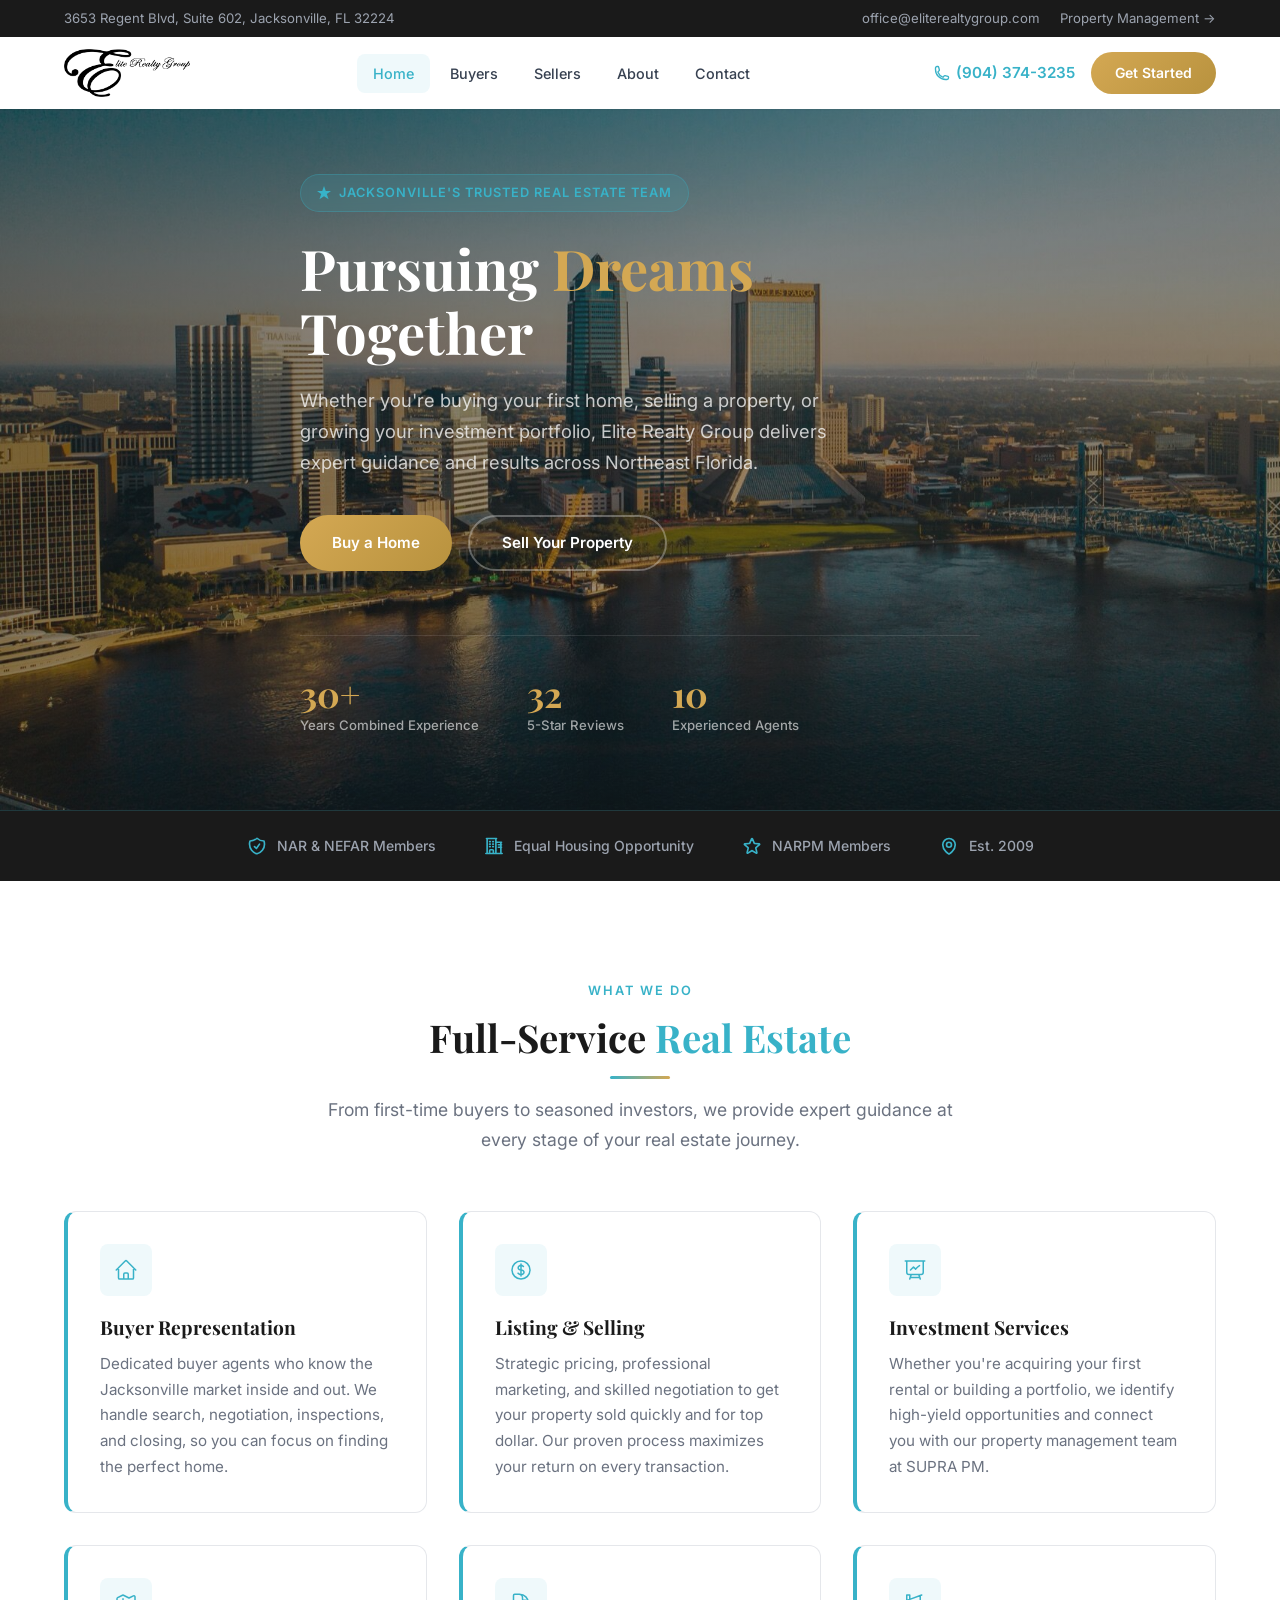
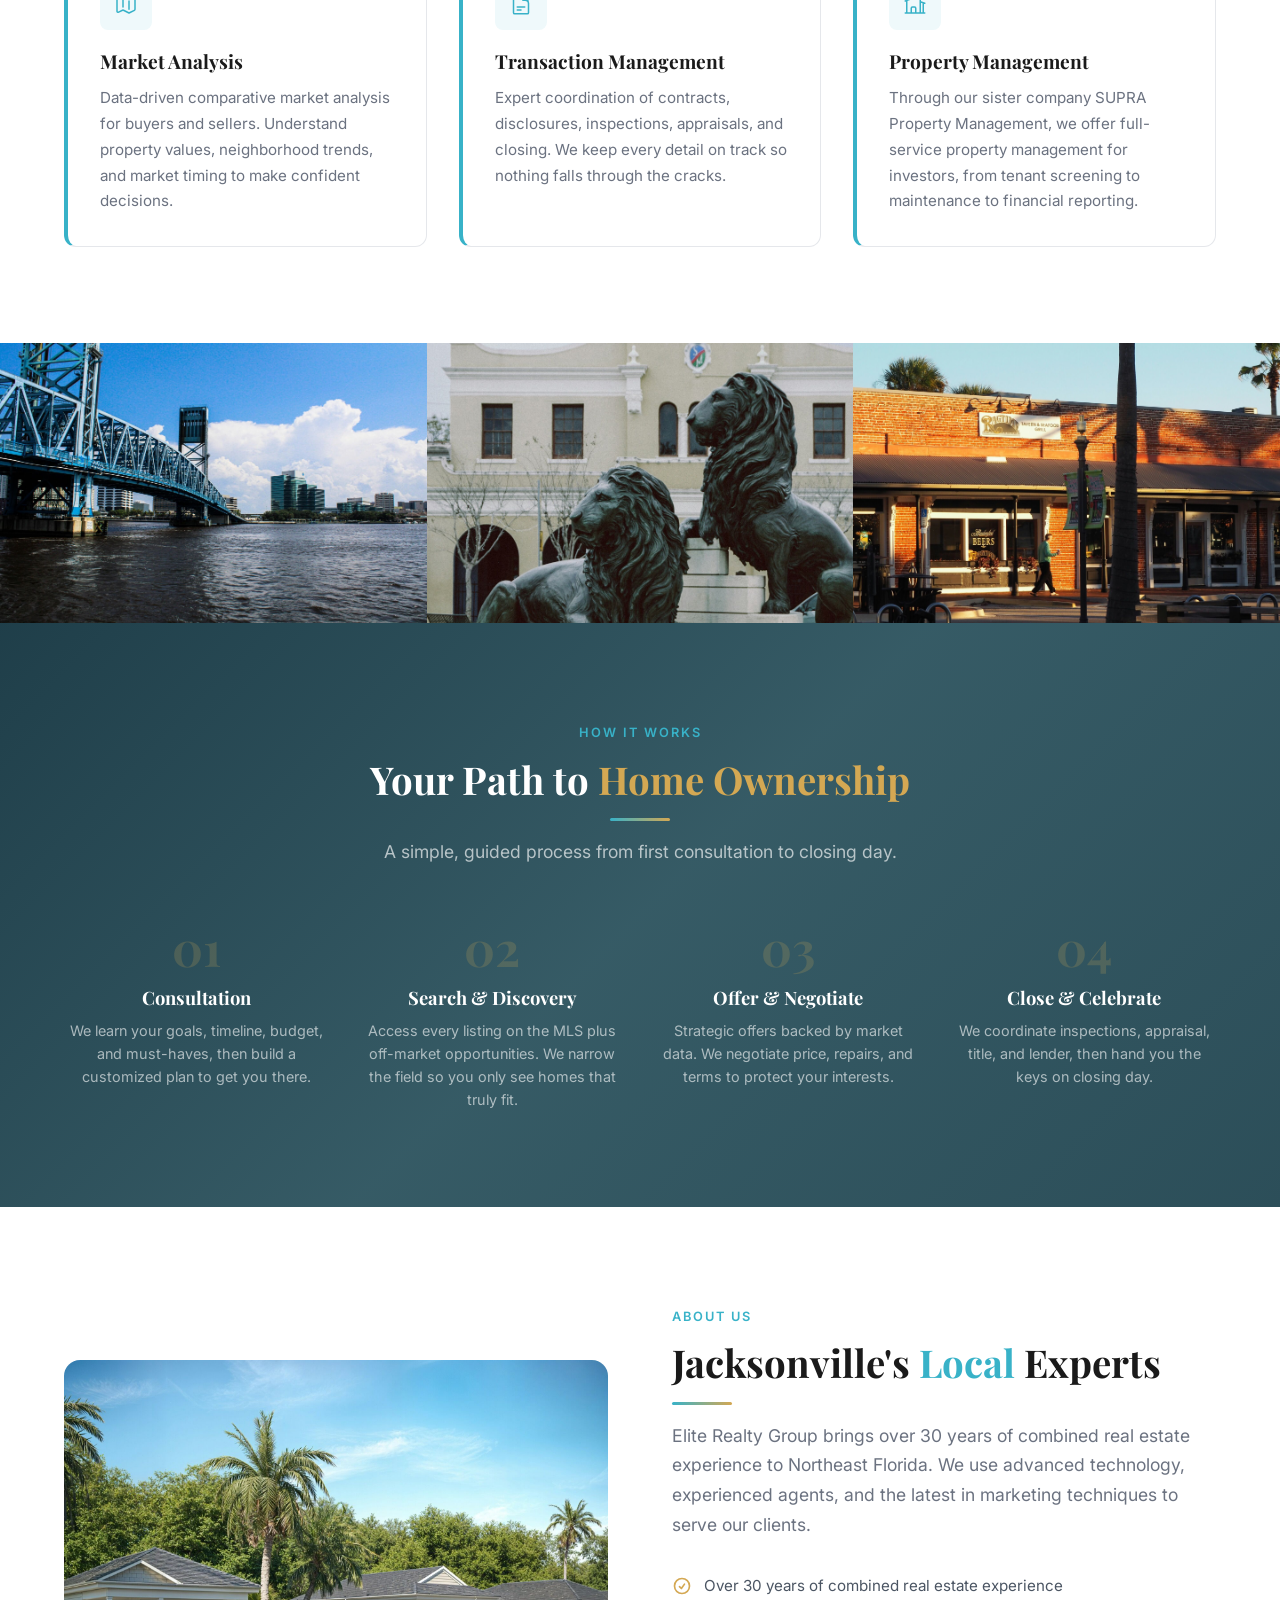
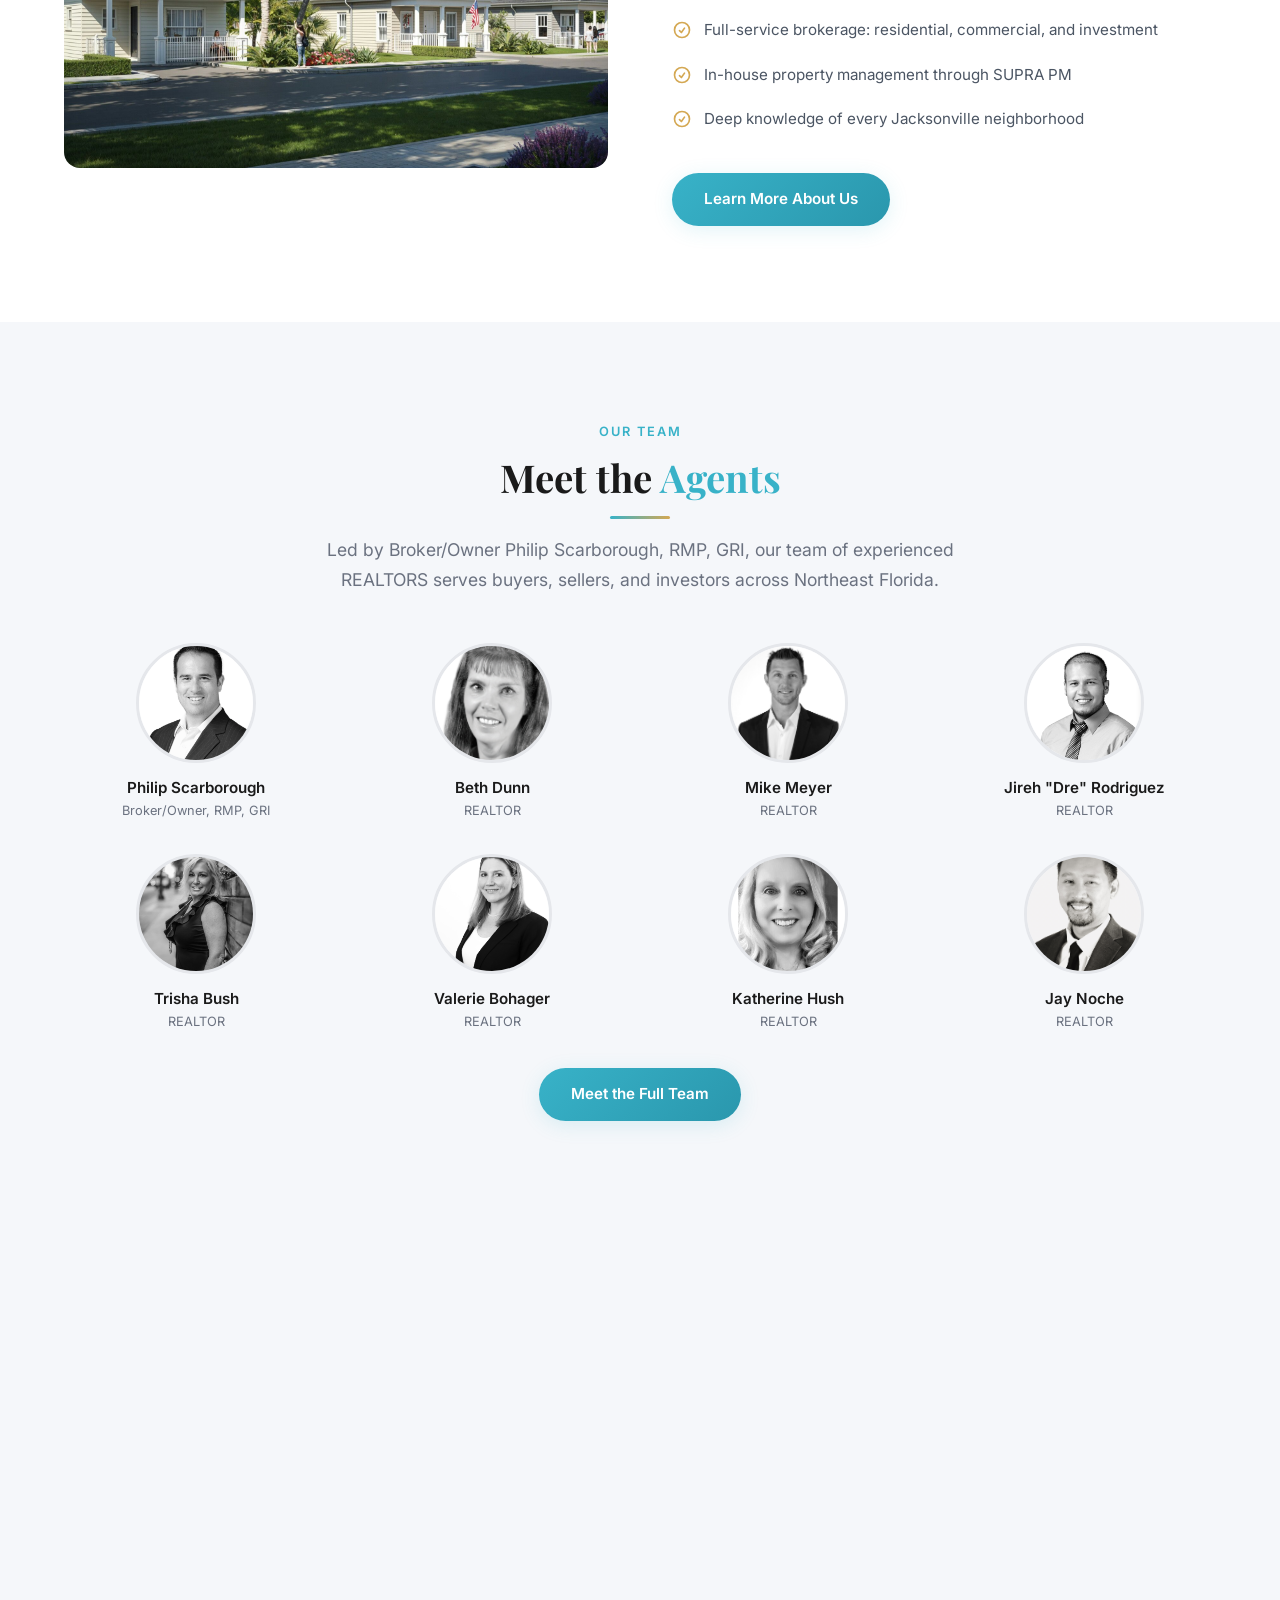
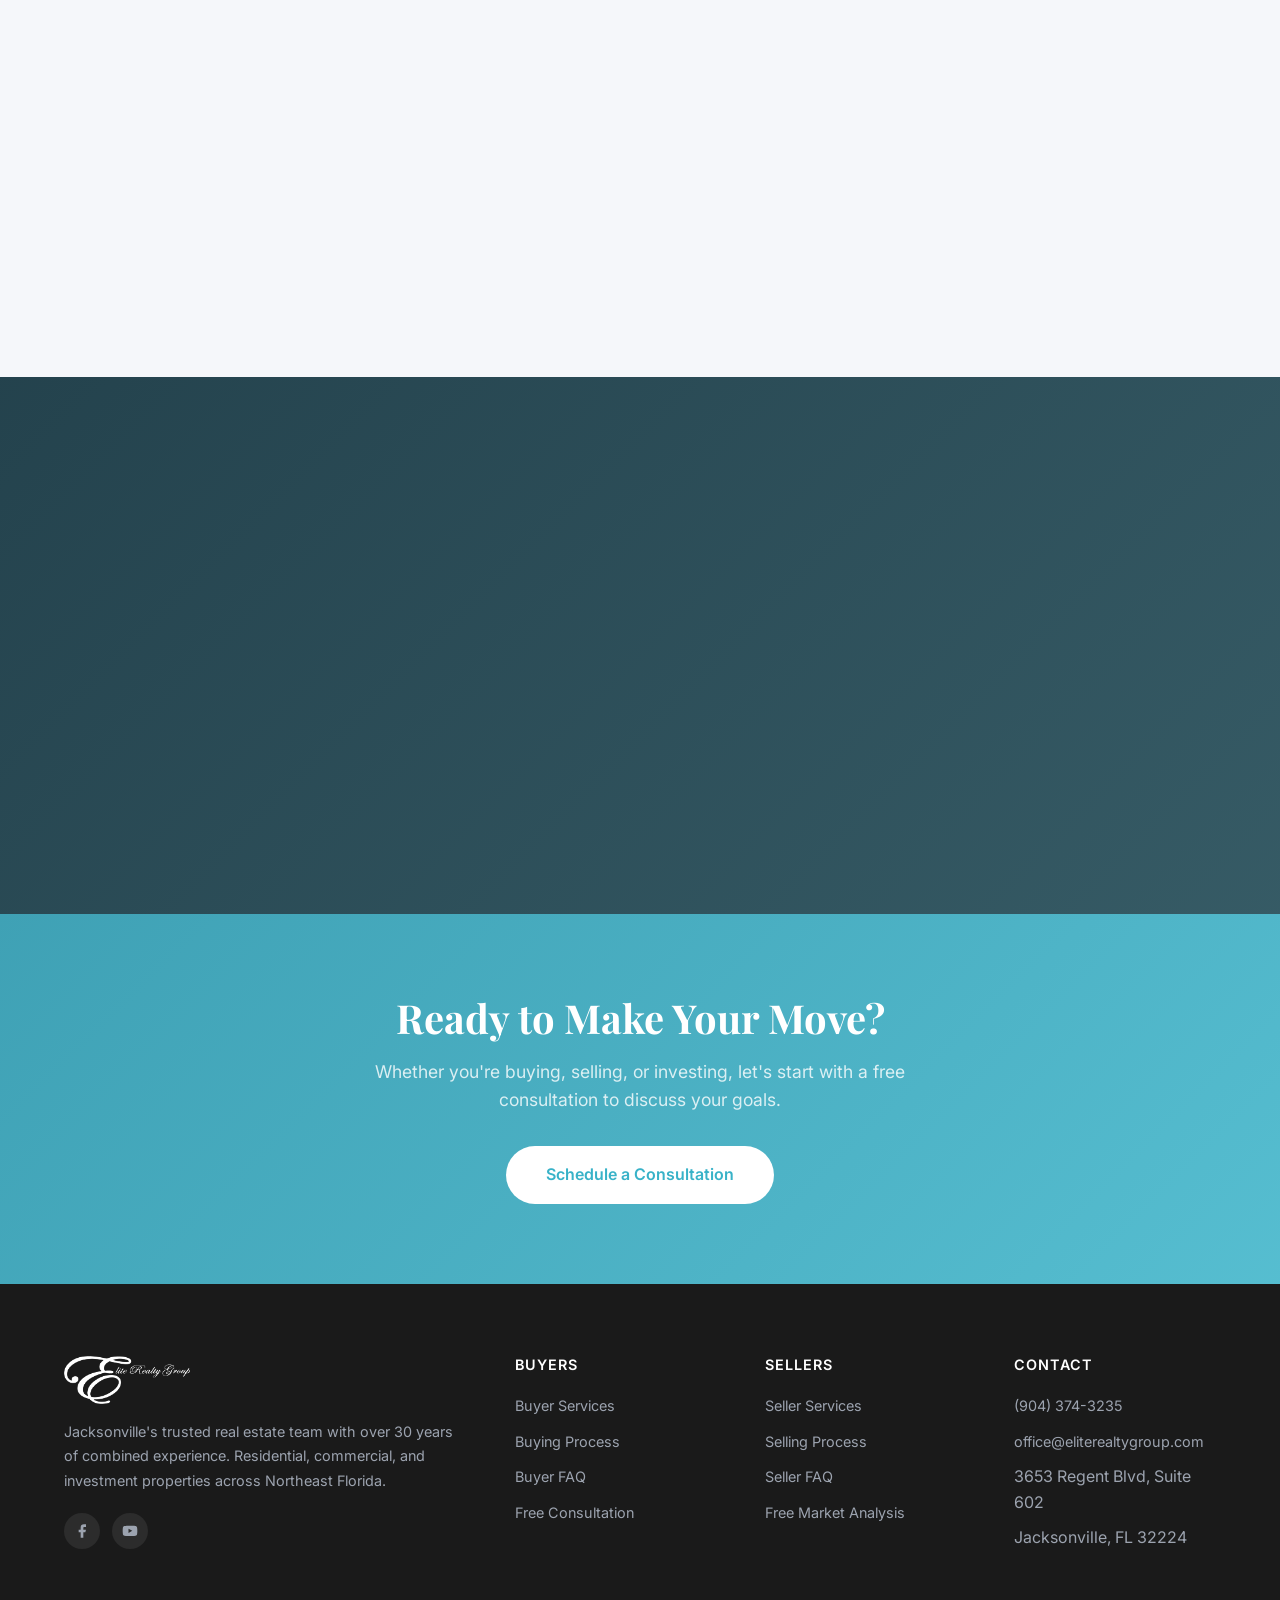
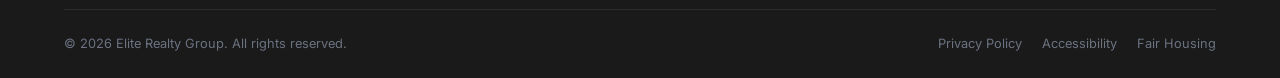
==== commit 0fdeb52a: "Fix Google review stats: 4.9 stars, 32 reviews Co-Authored-By: Claude Opus 4.6 <noreply@anthropic.co" ====
--- a/index.html
+++ b/index.html
@@ -71,7 +71,7 @@
                     <div class="hero-stat-label">Years Combined Experience</div>
                 </div>
                 <div class="hero-stat">
-                    <div class="hero-stat-number" data-count="38" data-suffix="">0</div>
+                    <div class="hero-stat-number" data-count="32" data-suffix="">0</div>
                     <div class="hero-stat-label">5-Star Reviews</div>
                 </div>
                 <div class="hero-stat">
@@ -305,8 +305,8 @@
                     <svg class="google-g-icon" viewBox="0 0 24 24" width="28" height="28" aria-hidden="true"><path d="M22.56 12.25c0-.78-.07-1.53-.2-2.25H12v4.26h5.92a5.06 5.06 0 0 1-2.2 3.32v2.77h3.57c2.08-1.92 3.28-4.74 3.28-8.1z" fill="#4285F4"/><path d="M12 23c2.97 0 5.46-.98 7.28-2.66l-3.57-2.77c-.98.66-2.23 1.06-3.71 1.06-2.86 0-5.29-1.93-6.16-4.53H2.18v2.84C3.99 20.53 7.7 23 12 23z" fill="#34A853"/><path d="M5.84 14.09c-.22-.66-.35-1.36-.35-2.09s.13-1.43.35-2.09V7.07H2.18C1.43 8.55 1 10.22 1 12s.43 3.45 1.18 4.93l2.85-2.22.81-.62z" fill="#FBBC05"/><path d="M12 5.38c1.62 0 3.06.56 4.21 1.64l3.15-3.15C17.45 2.09 14.97 1 12 1 7.7 1 3.99 3.47 2.18 7.07l3.66 2.84c.87-2.6 3.3-4.53 6.16-4.53z" fill="#EA4335"/></svg>
                     <div class="google-rating-info">
                         <div class="google-rating-top">
-                            <span class="google-rating-number">4.8</span>
-                            <div class="google-rating-stars" aria-label="4.8 out of 5 stars">
+                            <span class="google-rating-number">4.9</span>
+                            <div class="google-rating-stars" aria-label="4.9 out of 5 stars">
                                 <svg viewBox="0 0 24 24" aria-hidden="true"><path d="M12 2l3.09 6.26L22 9.27l-5 4.87 1.18 6.88L12 17.77l-6.18 3.25L7 14.14 2 9.27l6.91-1.01L12 2z"/></svg>
                                 <svg viewBox="0 0 24 24" aria-hidden="true"><path d="M12 2l3.09 6.26L22 9.27l-5 4.87 1.18 6.88L12 17.77l-6.18 3.25L7 14.14 2 9.27l6.91-1.01L12 2z"/></svg>
                                 <svg viewBox="0 0 24 24" aria-hidden="true"><path d="M12 2l3.09 6.26L22 9.27l-5 4.87 1.18 6.88L12 17.77l-6.18 3.25L7 14.14 2 9.27l6.91-1.01L12 2z"/></svg>
@@ -314,7 +314,7 @@
                                 <svg viewBox="0 0 24 24" aria-hidden="true"><path d="M12 2l3.09 6.26L22 9.27l-5 4.87 1.18 6.88L12 17.77l-6.18 3.25L7 14.14 2 9.27l6.91-1.01L12 2z"/></svg>
                             </div>
                         </div>
-                        <span class="google-rating-count">Based on 38 Google reviews</span>
+                        <span class="google-rating-count">Based on 32 Google reviews</span>
                     </div>
                 </div>
             </div>
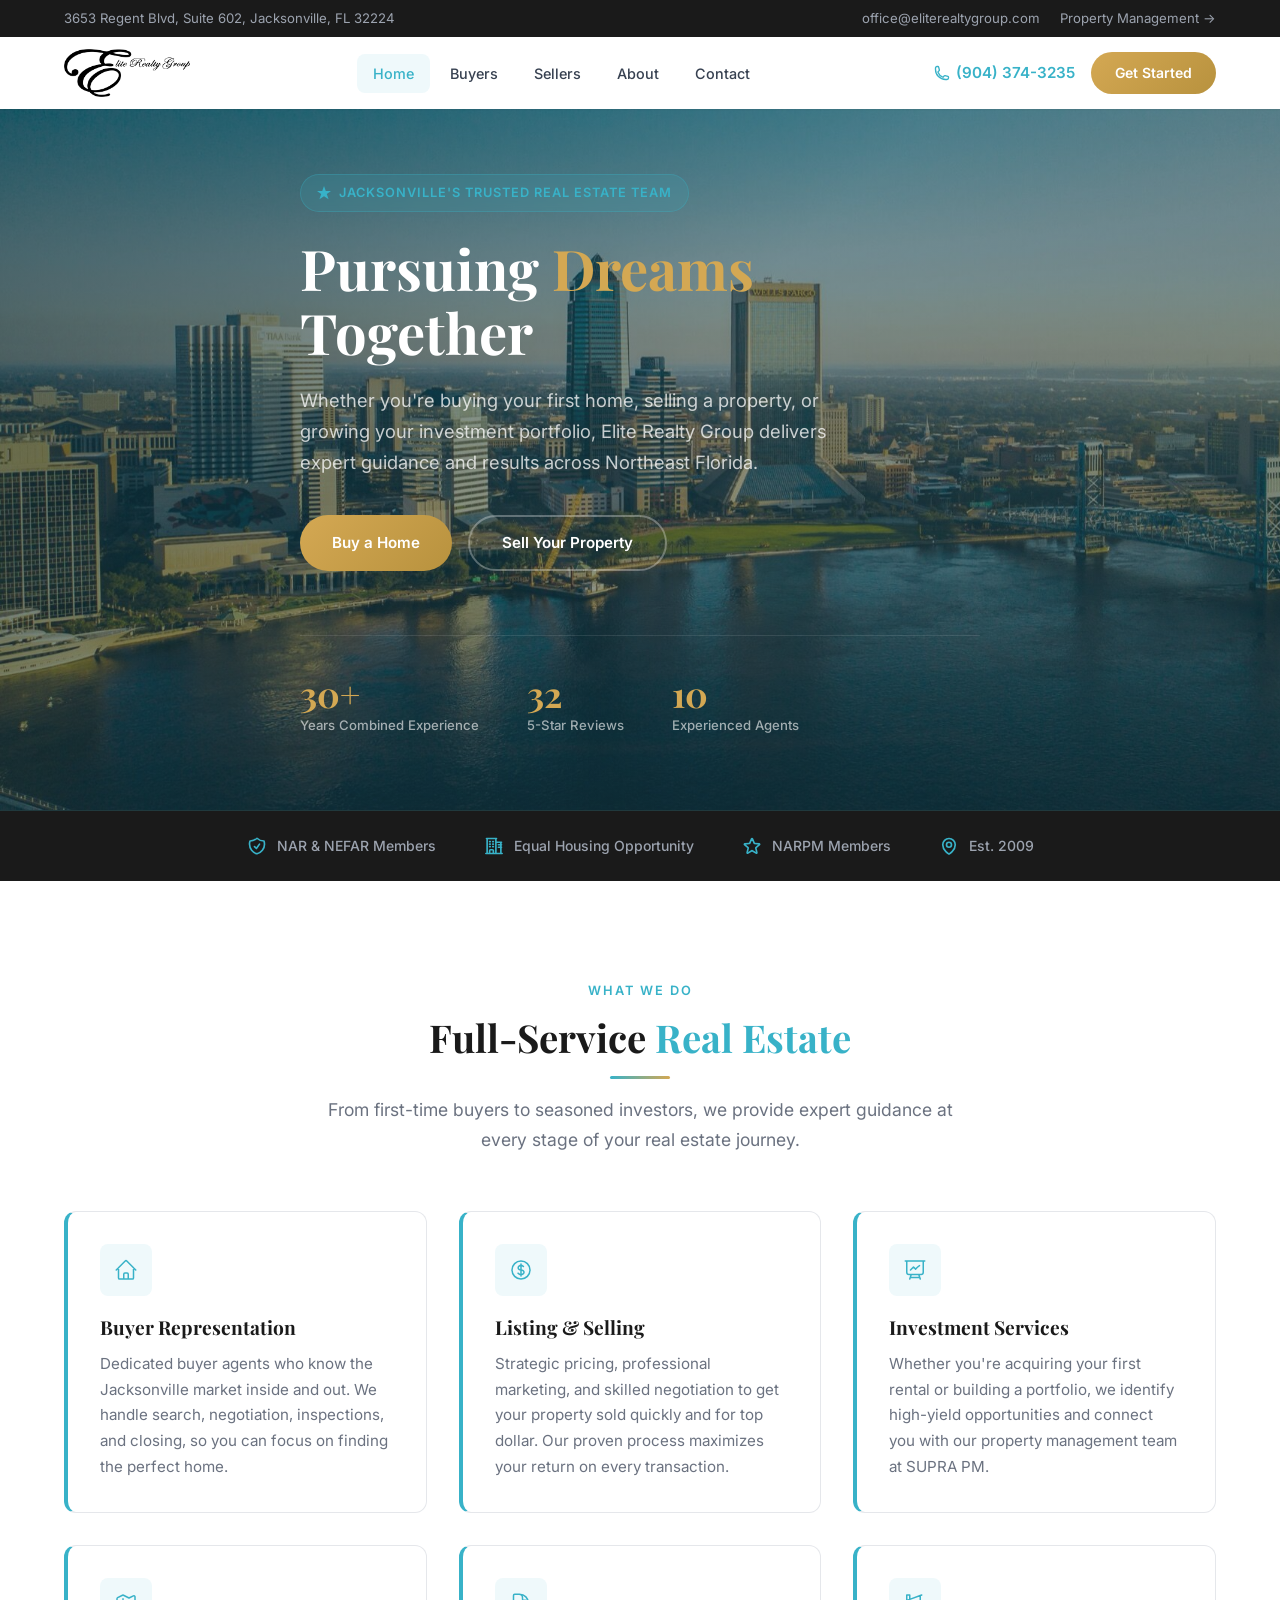
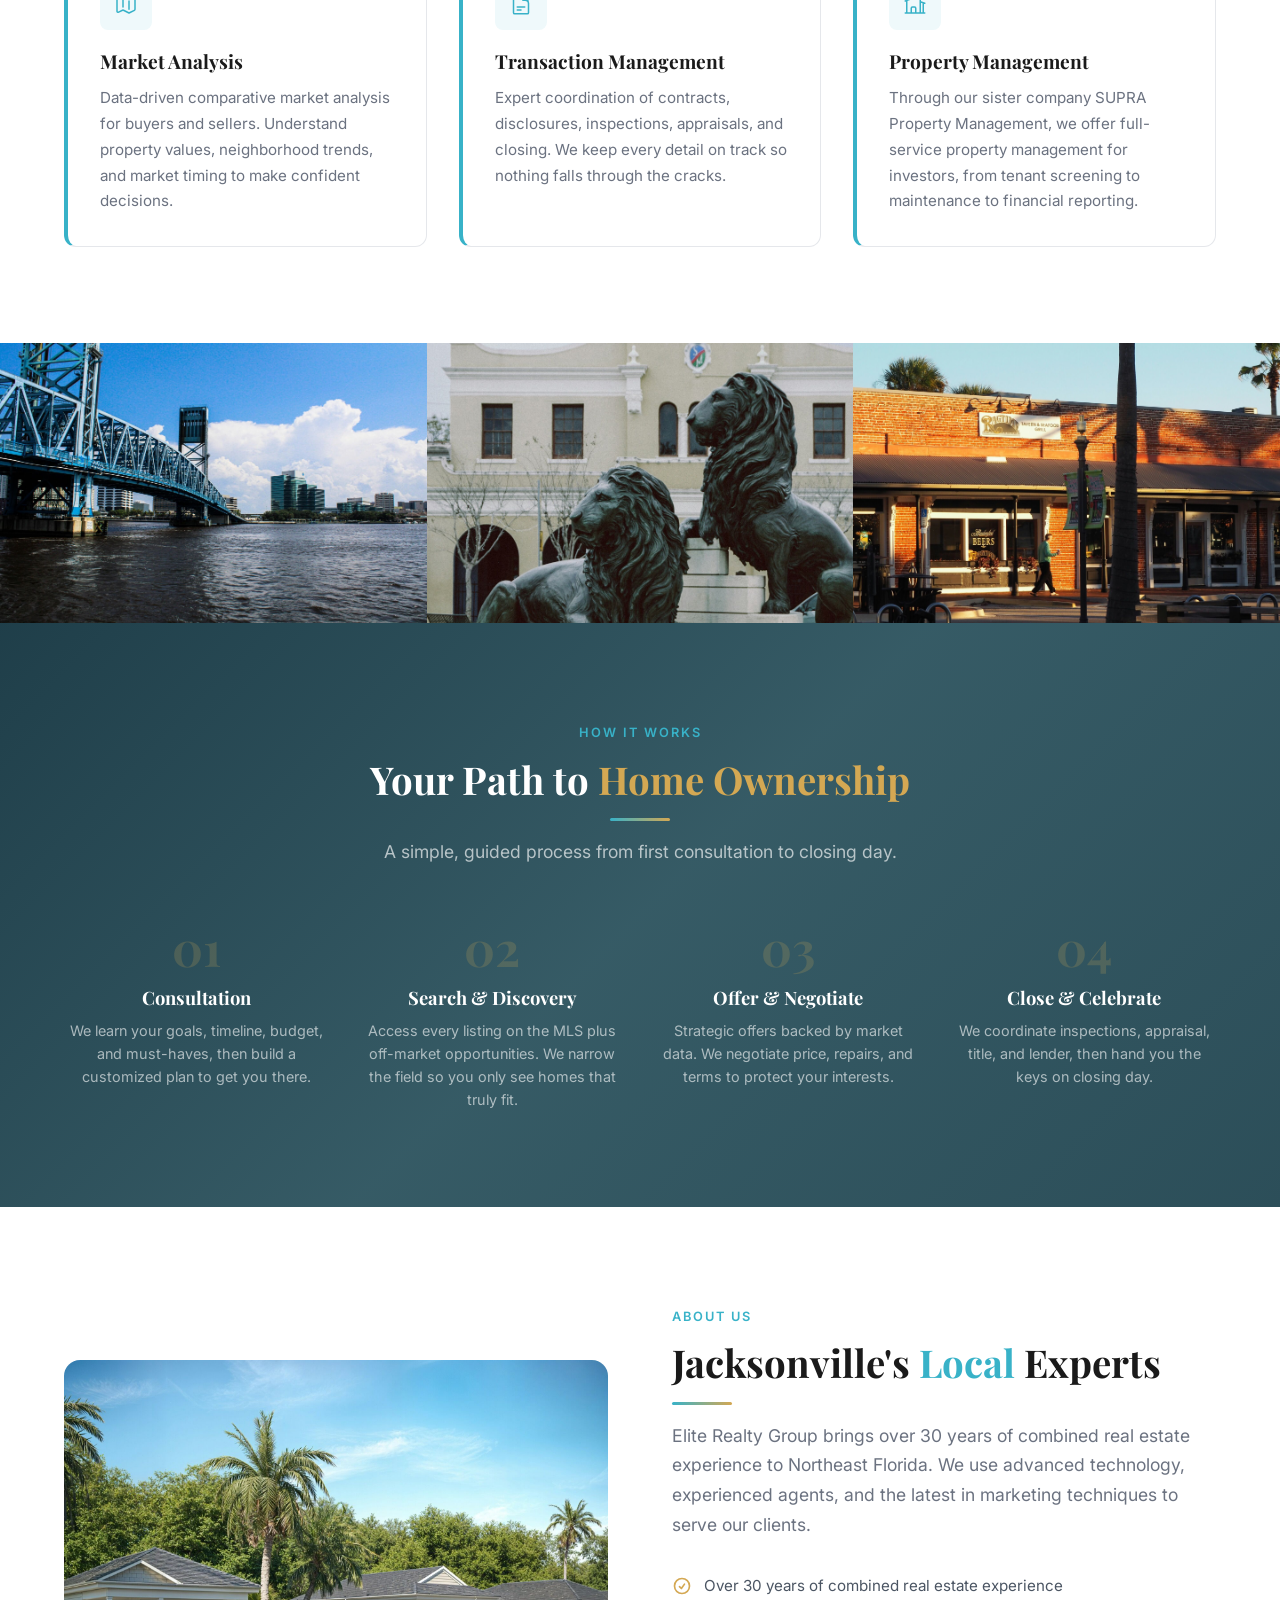
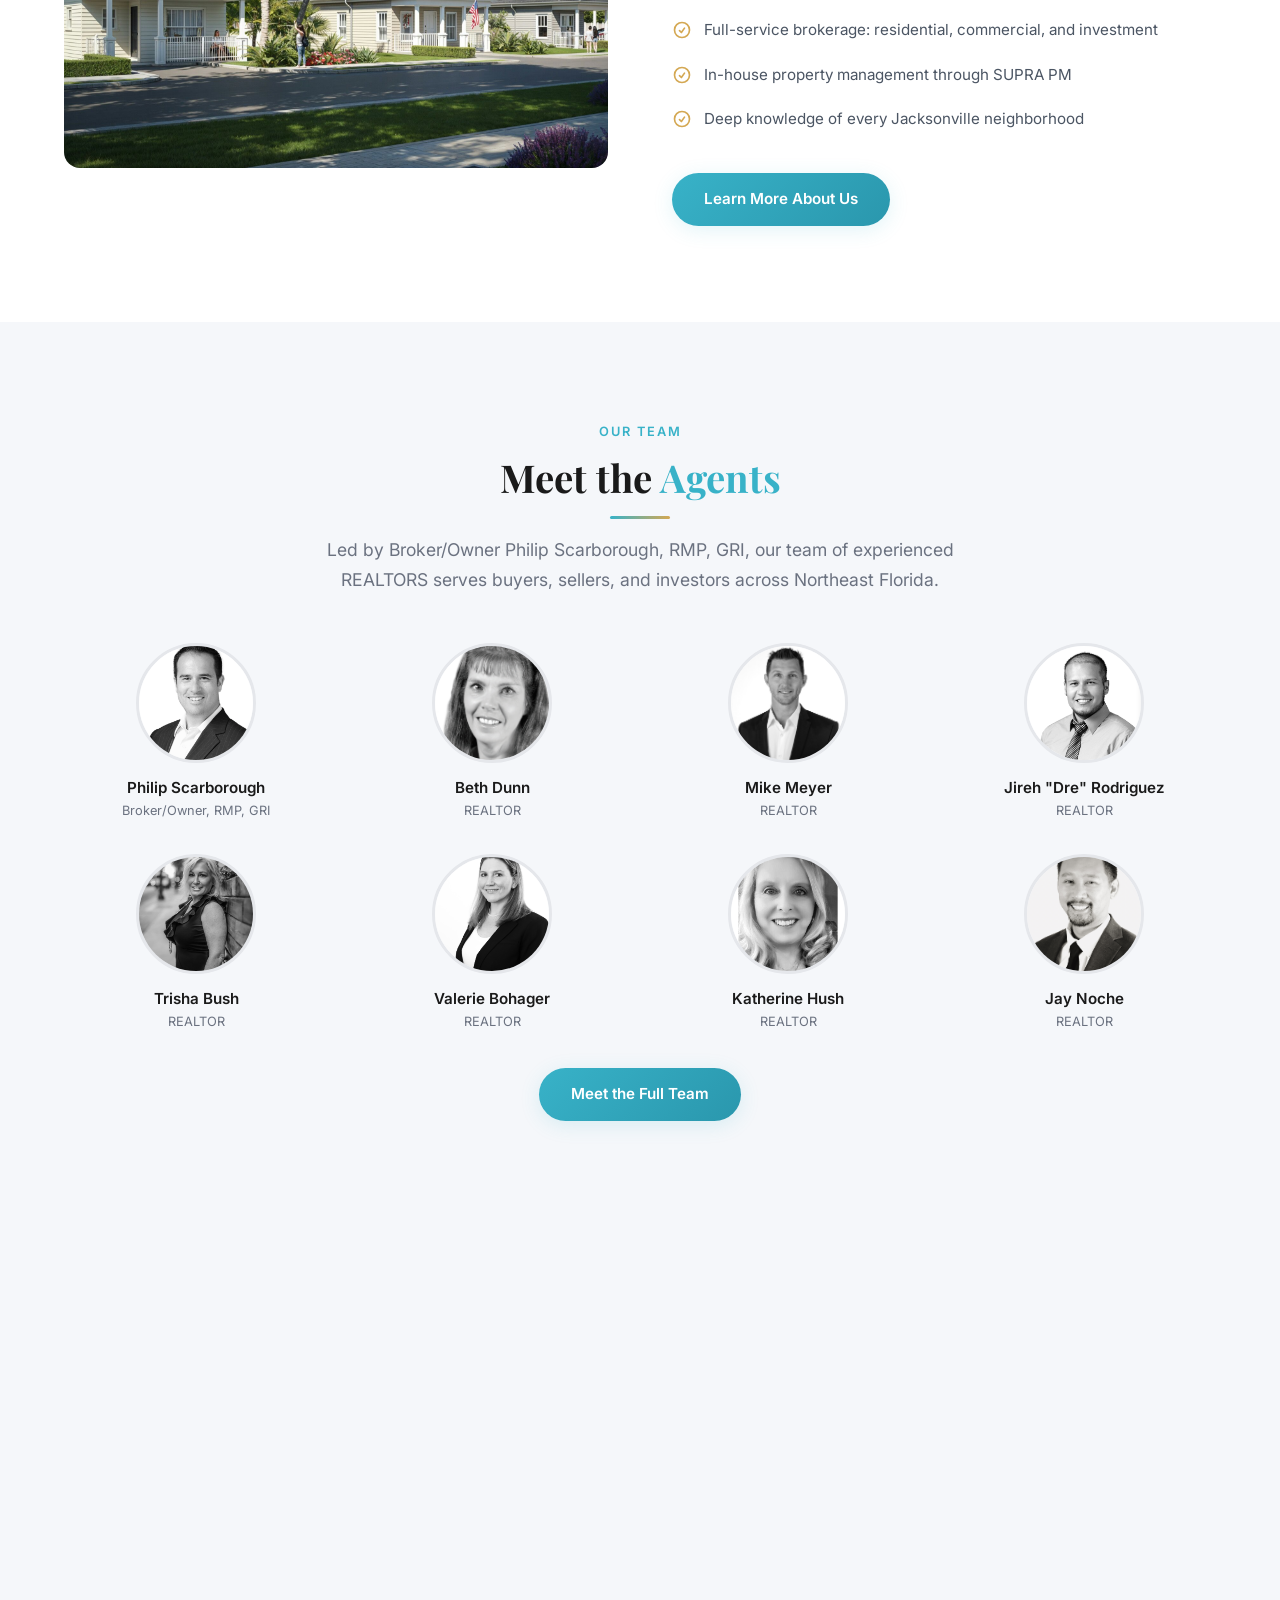
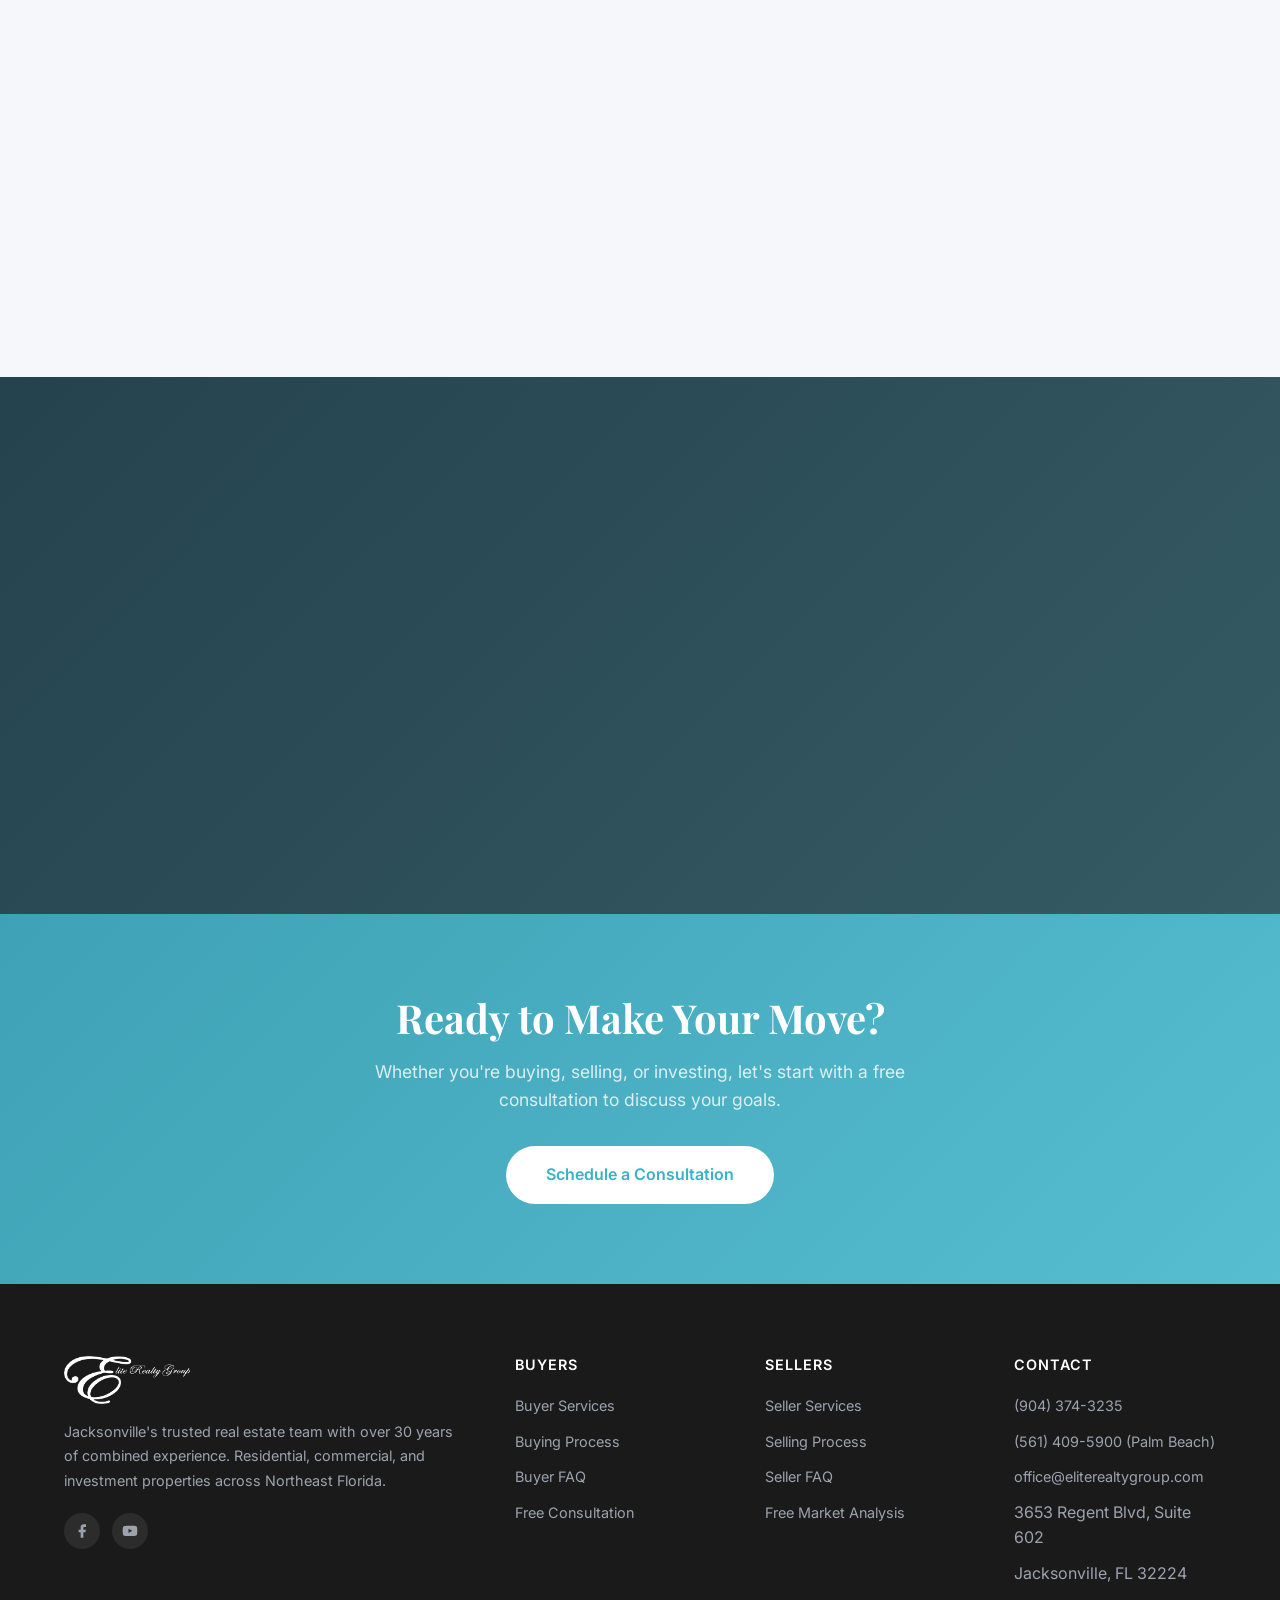
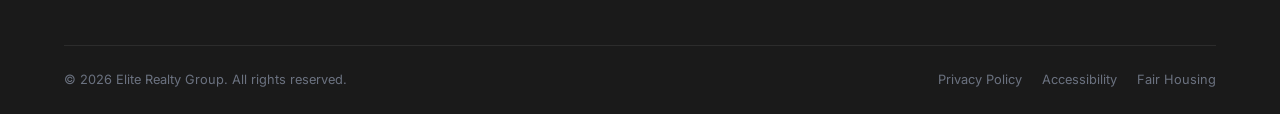
==== commit 8195f1ff: "Add missing pages, team bios, analytics, and Palm Beach office info Closes gap between existing elit" ====
--- a/index.html
+++ b/index.html
@@ -9,6 +9,11 @@
     <link rel="preconnect" href="https://fonts.gstatic.com" crossorigin>
     <link href="https://fonts.googleapis.com/css2?family=Inter:wght@300;400;500;600;700&family=Playfair+Display:wght@400;600;700&display=swap" rel="stylesheet">
     <link rel="stylesheet" href="css/styles.css">
+    <!-- Google tag (gtag.js) -->
+    <script async src="https://www.googletagmanager.com/gtag/js?id=UA-117538098-1"></script>
+    <script>window.dataLayer=window.dataLayer||[];function gtag(){dataLayer.push(arguments);}gtag('js',new Date());gtag('config','UA-117538098-1');</script>
+    <!-- Google Tag Manager -->
+    <script>(function(w,d,s,l,i){w[l]=w[l]||[];w[l].push({'gtm.start':new Date().getTime(),event:'gtm.js'});var f=d.getElementsByTagName(s)[0],j=d.createElement(s),dl=l!='dataLayer'?'&l='+l:'';j.async=true;j.src='https://www.googletagmanager.com/gtm.js?id='+i+dl;f.parentNode.insertBefore(j,f);})(window,document,'script','dataLayer','GTM-KVWMMFK');</script>
 </head>
 <body>
 
@@ -286,7 +291,7 @@
             </div>
         </div>
         <div class="text-center" style="margin-top: 36px;">
-            <a href="about.html" class="btn btn-primary">Meet the Full Team</a>
+            <a href="about.html#team" class="btn btn-primary">Meet the Full Team</a>
         </div>
     </div>
 </section>
@@ -528,6 +533,7 @@
                 <h4>Contact</h4>
                 <ul>
                     <li><a href="tel:9043743235">(904) 374-3235</a></li>
+                    <li><a href="tel:5614095900">(561) 409-5900 (Palm Beach)</a></li>
                     <li><a href="mailto:office@eliterealtygroup.com">office@eliterealtygroup.com</a></li>
                     <li>3653 Regent Blvd, Suite 602</li>
                     <li>Jacksonville, FL 32224</li>
--- a/css/styles.css
+++ b/css/styles.css
@@ -468,7 +468,7 @@
     content: '';
     position: absolute;
     inset: 0;
-    background: linear-gradient(135deg, rgba(20,20,20,0.65) 0%, rgba(30,30,30,0.45) 50%, rgba(25,25,25,0.5) 100%);
+    background: linear-gradient(135deg, rgba(12,46,58,0.7) 0%, rgba(26,68,80,0.5) 50%, rgba(22,61,74,0.55) 100%);
     pointer-events: none;
 }
 
@@ -1366,6 +1366,71 @@
     font-size: 0.8rem;
 }
 
+/* --- Team Cards (Detailed — About Page) --- */
+.team-grid-detailed {
+    display: grid;
+    grid-template-columns: repeat(3, 1fr);
+    gap: 32px;
+}
+
+.team-card-detailed {
+    text-align: center;
+    background: var(--color-white);
+    border: var(--border-default);
+    border-radius: var(--radius-md);
+    padding: 32px 20px 24px;
+    transition: transform var(--transition-base), box-shadow var(--transition-base);
+}
+
+.team-card-detailed:hover {
+    transform: translateY(-4px);
+    box-shadow: var(--shadow-lg);
+}
+
+.team-card-detailed .team-photo {
+    width: 110px;
+    height: 110px;
+    border-radius: 50%;
+    object-fit: cover;
+    margin: 0 auto 16px;
+    border: 3px solid var(--color-gray-200);
+    transition: border-color var(--transition-base);
+}
+
+.team-card-detailed:hover .team-photo {
+    border-color: var(--color-accent);
+}
+
+.team-card-detailed h4 {
+    font-family: 'Inter', sans-serif;
+    font-size: 1rem;
+    font-weight: 600;
+    margin-bottom: 4px;
+}
+
+.team-title {
+    color: var(--color-gold);
+    font-size: 0.85rem;
+    font-weight: 500;
+    margin-bottom: 12px;
+}
+
+.team-contact {
+    display: flex;
+    flex-direction: column;
+    gap: 4px;
+}
+
+.team-contact a {
+    color: var(--color-gray-500);
+    font-size: 0.8rem;
+    transition: color var(--transition-fast);
+}
+
+.team-contact a:hover {
+    color: var(--color-accent);
+}
+
 /* --- Featured Image Strip --- */
 .image-strip {
     display: grid;
@@ -1391,6 +1456,7 @@
     .hero-stats { gap: 32px; }
     .grid-4, .process-grid { grid-template-columns: repeat(2, 1fr); }
     .team-grid { grid-template-columns: repeat(3, 1fr); }
+    .team-grid-detailed { grid-template-columns: repeat(2, 1fr); }
     .footer-grid { grid-template-columns: repeat(2, 1fr); }
 }
 
@@ -1443,6 +1509,7 @@
     }
 
     .team-grid { grid-template-columns: repeat(2, 1fr); gap: 16px; }
+    .team-grid-detailed { grid-template-columns: 1fr; gap: 16px; }
     .team-photo { width: 90px; height: 90px; }
     .image-strip { grid-template-columns: 1fr; }
     .image-strip img { height: 200px; }
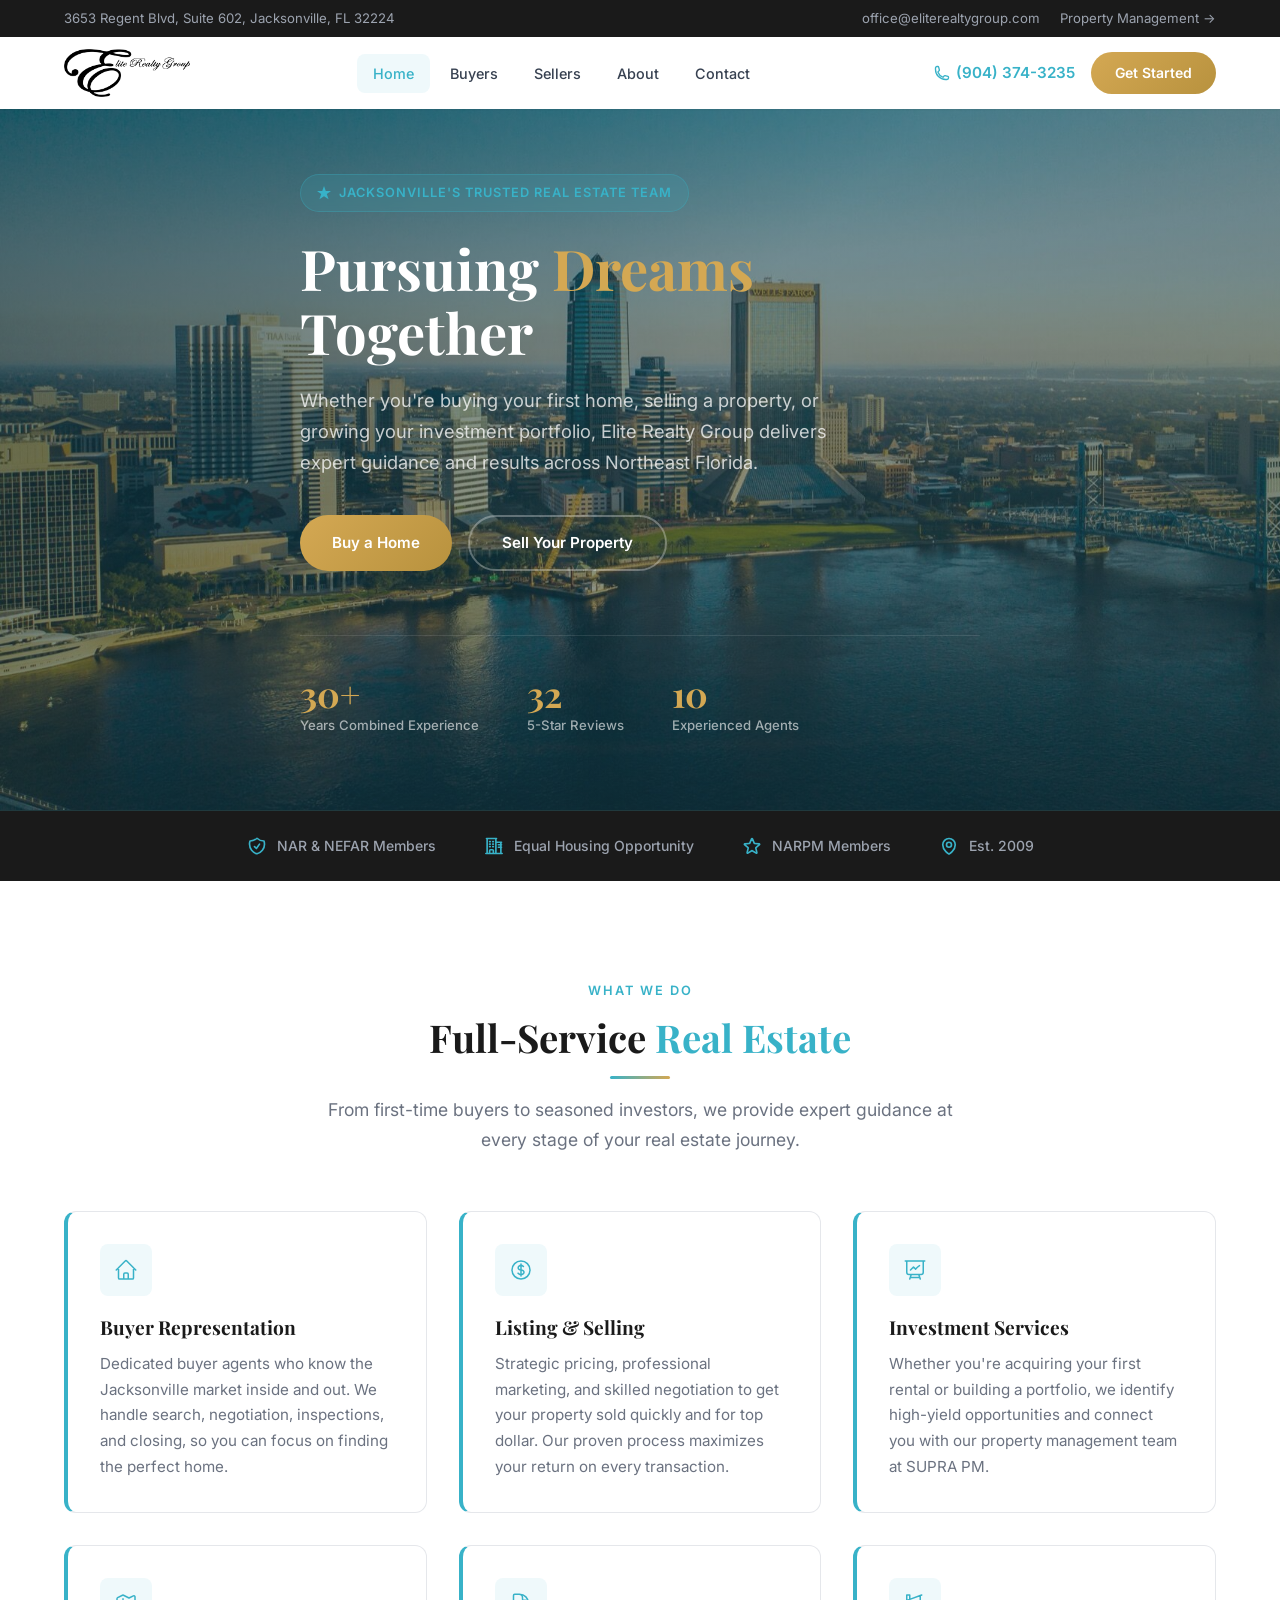
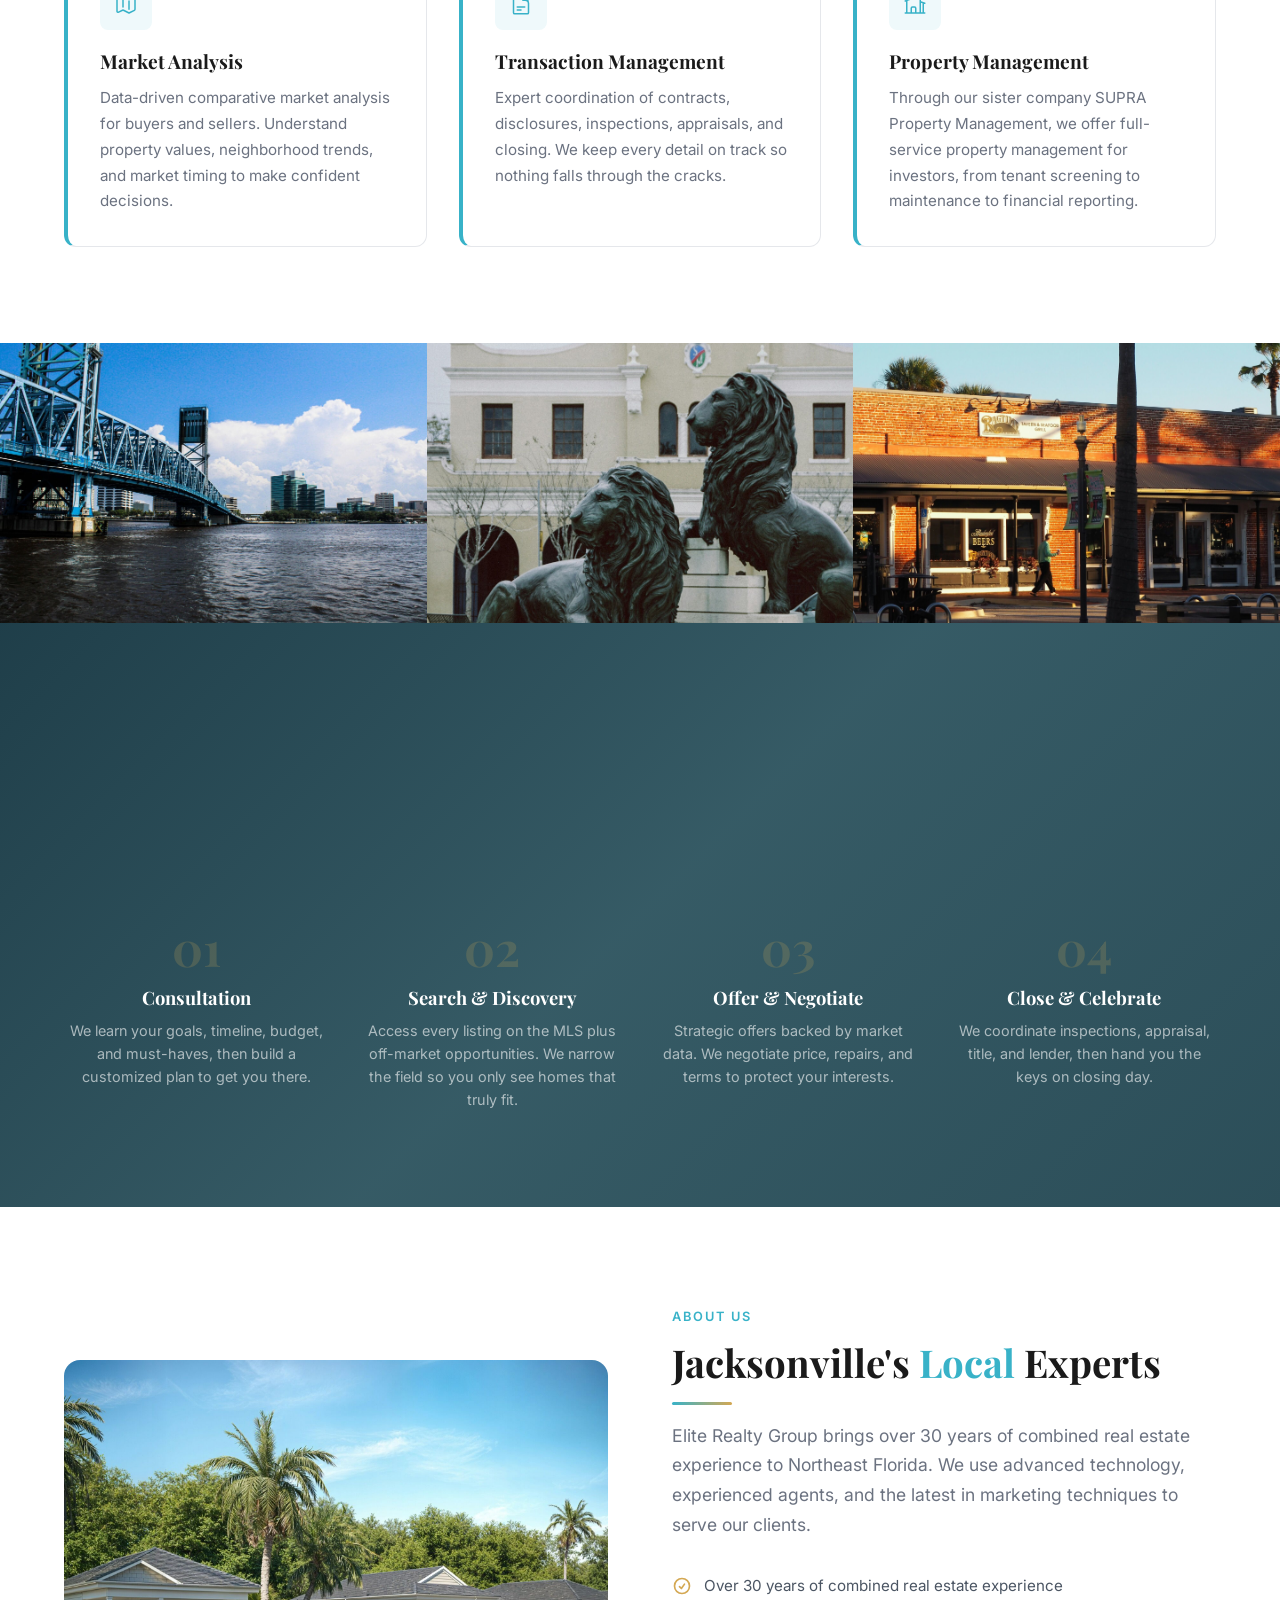
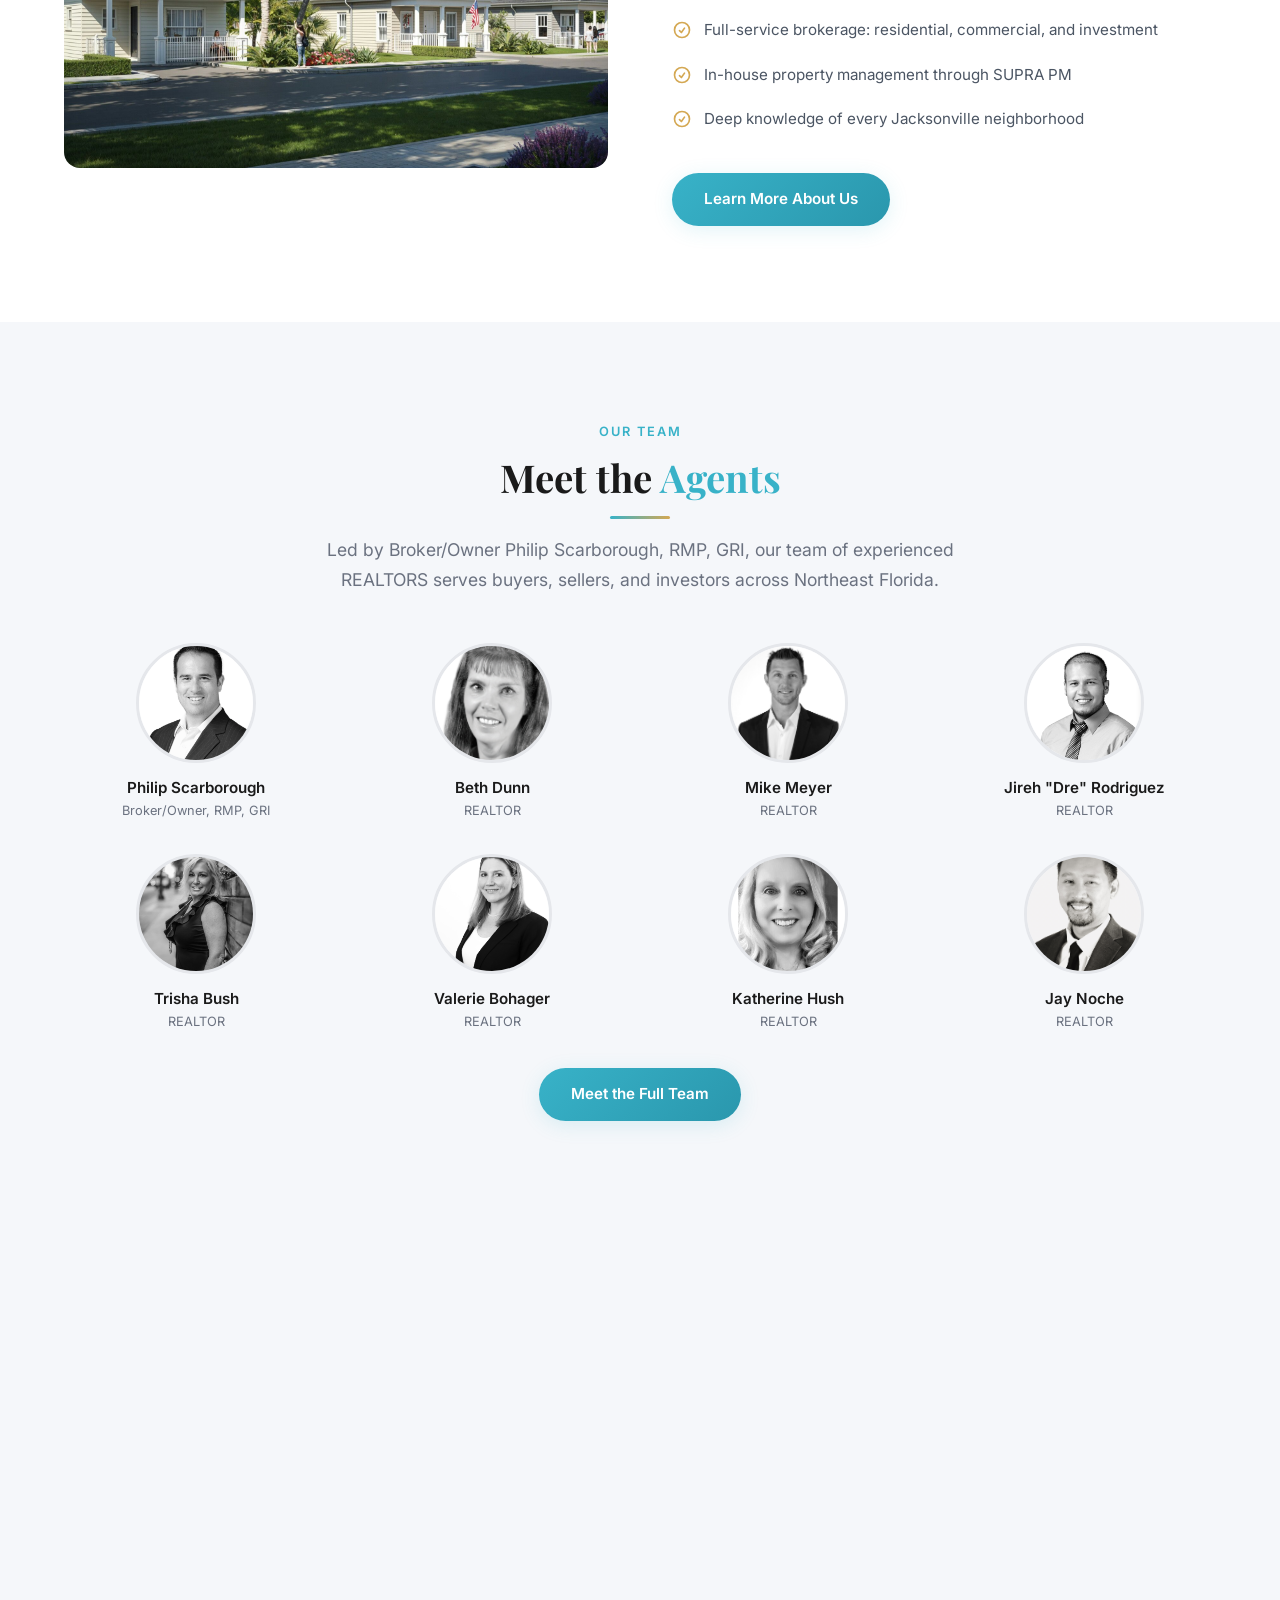
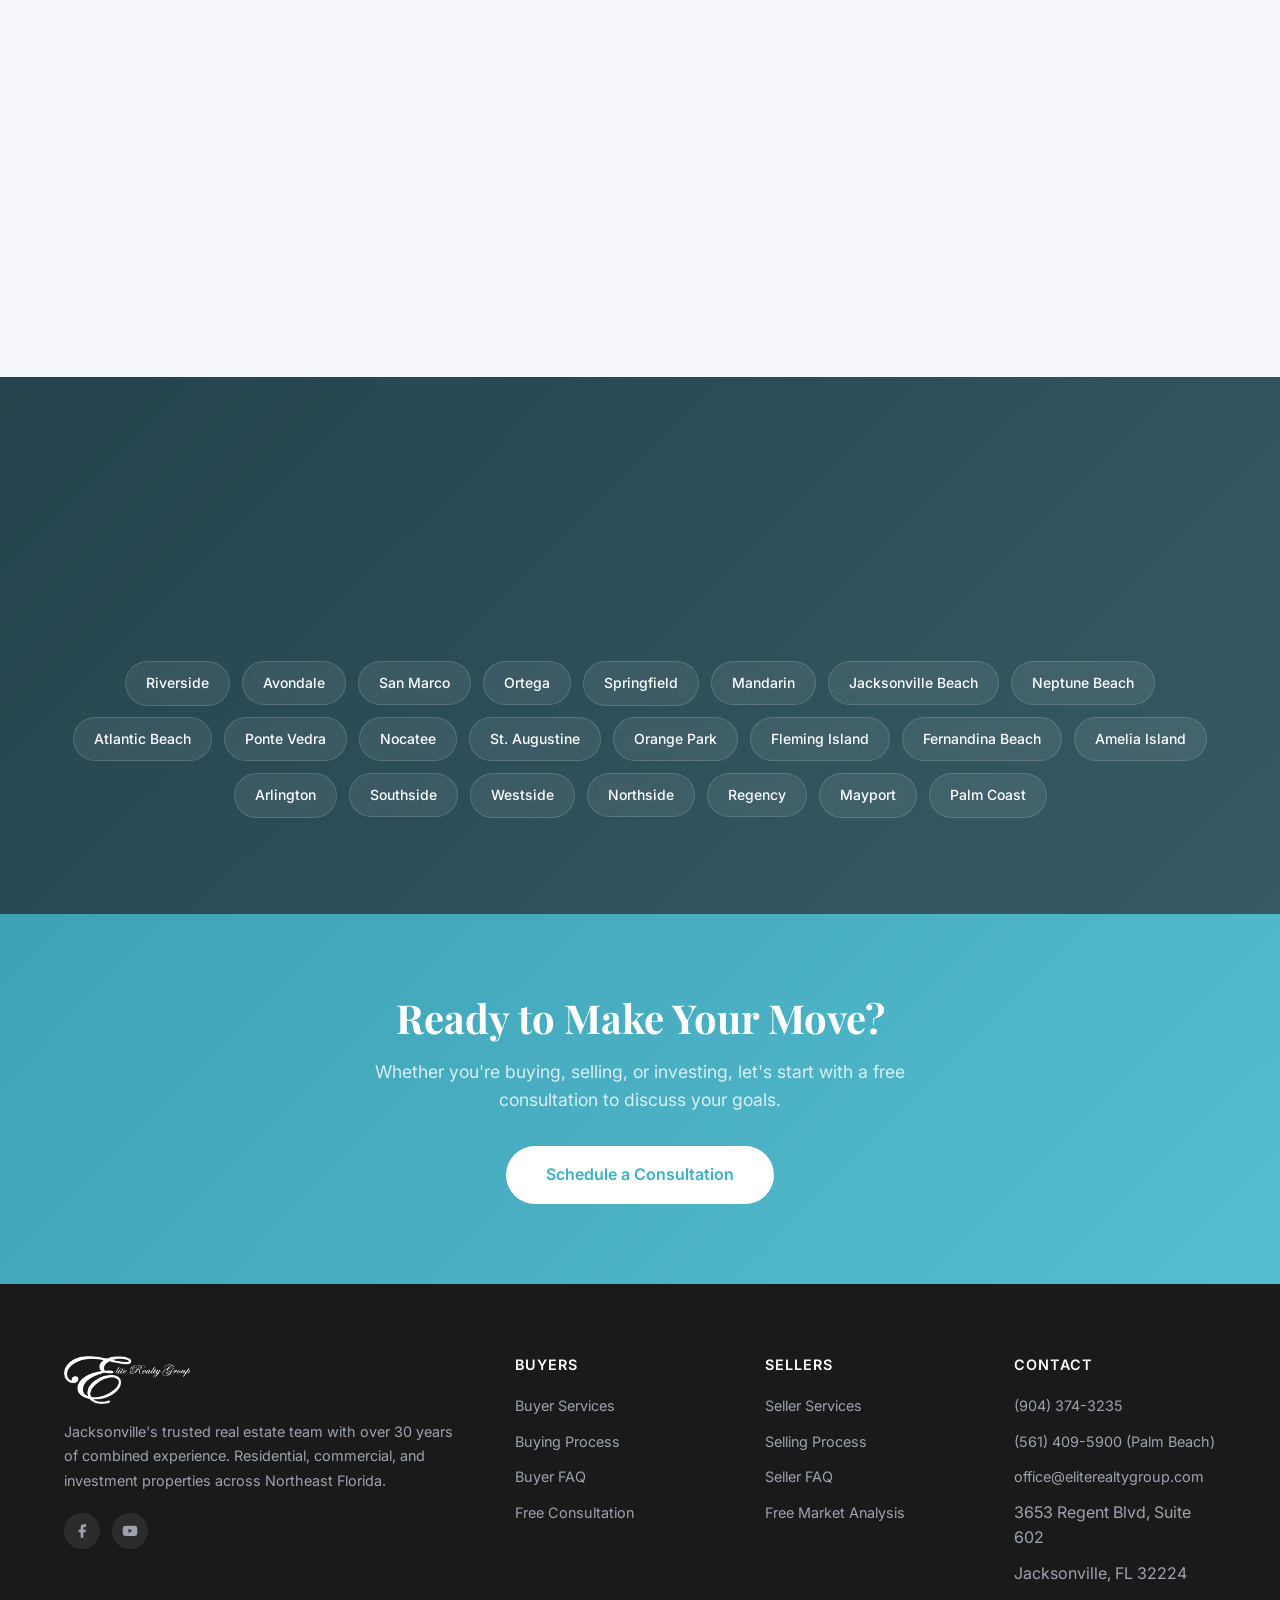
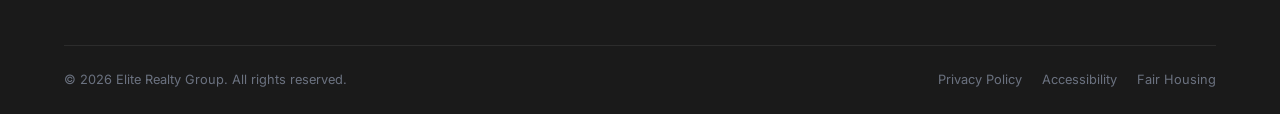
==== commit 2597d1a3: "Add WCAG 2.1 AA accessibility compliance across all pages - Add skip navigation link to all 12 HTML " ====
--- a/index.html
+++ b/index.html
@@ -16,9 +16,9 @@
     <script>(function(w,d,s,l,i){w[l]=w[l]||[];w[l].push({'gtm.start':new Date().getTime(),event:'gtm.js'});var f=d.getElementsByTagName(s)[0],j=d.createElement(s),dl=l!='dataLayer'?'&l='+l:'';j.async=true;j.src='https://www.googletagmanager.com/gtm.js?id='+i+dl;f.parentNode.insertBefore(j,f);})(window,document,'script','dataLayer','GTM-KVWMMFK');</script>
 </head>
 <body>
-
+<a href="#main-content" class="skip-link">Skip to main content</a>
 <!-- Header -->
-<header class="header">
+<header class="header" role="banner">
     <div class="header-top">
         <div class="container">
             <div class="header-top-left">
@@ -26,7 +26,7 @@
             </div>
             <div class="header-top-right">
                 <a href="mailto:office@eliterealtygroup.com">office@eliterealtygroup.com</a>
-                <a href="https://suprapm.com" target="_blank">Property Management &rarr;</a>
+                <a href="https://suprapm.com" target="_blank" rel="noopener noreferrer">Property Management &rarr;</a>
             </div>
         </div>
     </div>
@@ -35,7 +35,7 @@
             <a href="index.html" class="logo">
                 <img src="images/logo.png" alt="Elite Realty Group" class="logo-dark">
             </a>
-            <nav class="nav">
+            <nav class="nav" role="navigation" aria-label="Main navigation">
                 <a href="index.html" class="active">Home</a>
                 <a href="buyers.html">Buyers</a>
                 <a href="sellers.html">Sellers</a>
@@ -44,24 +44,26 @@
             </nav>
             <div class="header-actions">
                 <a href="tel:9043743235" class="header-phone">
-                    <svg xmlns="http://www.w3.org/2000/svg" fill="none" viewBox="0 0 24 24" stroke-width="2" stroke="currentColor"><path stroke-linecap="round" stroke-linejoin="round" d="M2.25 6.75c0 8.284 6.716 15 15 15h2.25a2.25 2.25 0 002.25-2.25v-1.372c0-.516-.351-.966-.852-1.091l-4.423-1.106c-.44-.11-.902.055-1.173.417l-.97 1.293c-.282.376-.769.542-1.21.38a12.035 12.035 0 01-7.143-7.143c-.162-.441.004-.928.38-1.21l1.293-.97c.363-.271.527-.734.417-1.173L6.963 3.102a1.125 1.125 0 00-1.091-.852H4.5A2.25 2.25 0 002.25 4.5v2.25z"/></svg>
+                    <svg aria-hidden="true" xmlns="http://www.w3.org/2000/svg" fill="none" viewBox="0 0 24 24" stroke-width="2" stroke="currentColor"><path stroke-linecap="round" stroke-linejoin="round" d="M2.25 6.75c0 8.284 6.716 15 15 15h2.25a2.25 2.25 0 002.25-2.25v-1.372c0-.516-.351-.966-.852-1.091l-4.423-1.106c-.44-.11-.902.055-1.173.417l-.97 1.293c-.282.376-.769.542-1.21.38a12.035 12.035 0 01-7.143-7.143c-.162-.441.004-.928.38-1.21l1.293-.97c.363-.271.527-.734.417-1.173L6.963 3.102a1.125 1.125 0 00-1.091-.852H4.5A2.25 2.25 0 002.25 4.5v2.25z"/></svg>
                     (904) 374-3235
                 </a>
                 <a href="contact.html" class="btn btn-gold btn-sm">Get Started</a>
             </div>
-            <button class="nav-toggle" aria-label="Toggle navigation">
+            <button class="nav-toggle" aria-label="Toggle navigation" aria-expanded="false">
                 <span></span><span></span><span></span>
             </button>
         </div>
     </div>
 </header>
 
+<main id="main-content">
+
 <!-- Hero -->
 <section class="hero">
     <div class="container">
         <div class="hero-content">
             <div class="hero-badge">
-                <svg xmlns="http://www.w3.org/2000/svg" width="14" height="14" fill="currentColor" viewBox="0 0 16 16"><path d="M8 0l2.035 5.794H16l-4.818 3.412L13.217 15 8 11.588 2.783 15l2.035-5.794L0 5.794h5.965z"/></svg>
+                <svg aria-hidden="true" xmlns="http://www.w3.org/2000/svg" width="14" height="14" fill="currentColor" viewBox="0 0 16 16"><path d="M8 0l2.035 5.794H16l-4.818 3.412L13.217 15 8 11.588 2.783 15l2.035-5.794L0 5.794h5.965z"/></svg>
                 Jacksonville's Trusted Real Estate Team
             </div>
             <h1>Pursuing <span>Dreams</span> Together</h1>
@@ -92,19 +94,19 @@
 <div class="credential-bar">
     <div class="container">
         <div class="credential-item">
-            <svg xmlns="http://www.w3.org/2000/svg" fill="none" viewBox="0 0 24 24" stroke-width="2" stroke="currentColor"><path stroke-linecap="round" stroke-linejoin="round" d="M9 12.75L11.25 15 15 9.75m-3-7.036A11.959 11.959 0 013.598 6 11.99 11.99 0 003 9.749c0 5.592 3.824 10.29 9 11.623 5.176-1.332 9-6.03 9-11.622 0-1.31-.21-2.571-.598-3.751h-.152c-3.196 0-6.1-1.248-8.25-3.285z"/></svg>
+            <svg aria-hidden="true" xmlns="http://www.w3.org/2000/svg" fill="none" viewBox="0 0 24 24" stroke-width="2" stroke="currentColor"><path stroke-linecap="round" stroke-linejoin="round" d="M9 12.75L11.25 15 15 9.75m-3-7.036A11.959 11.959 0 013.598 6 11.99 11.99 0 003 9.749c0 5.592 3.824 10.29 9 11.623 5.176-1.332 9-6.03 9-11.622 0-1.31-.21-2.571-.598-3.751h-.152c-3.196 0-6.1-1.248-8.25-3.285z"/></svg>
             NAR &amp; NEFAR Members
         </div>
         <div class="credential-item">
-            <svg xmlns="http://www.w3.org/2000/svg" fill="none" viewBox="0 0 24 24" stroke-width="2" stroke="currentColor"><path stroke-linecap="round" stroke-linejoin="round" d="M2.25 21h19.5m-18-18v18m10.5-18v18m6-13.5V21M6.75 6.75h.75m-.75 3h.75m-.75 3h.75m3-6h.75m-.75 3h.75m-.75 3h.75M6.75 21v-3.375c0-.621.504-1.125 1.125-1.125h2.25c.621 0 1.125.504 1.125 1.125V21M3 3h12m-.75 4.5H21m-3.75 3H21m-3.75 3H21"/></svg>
+            <svg aria-hidden="true" xmlns="http://www.w3.org/2000/svg" fill="none" viewBox="0 0 24 24" stroke-width="2" stroke="currentColor"><path stroke-linecap="round" stroke-linejoin="round" d="M2.25 21h19.5m-18-18v18m10.5-18v18m6-13.5V21M6.75 6.75h.75m-.75 3h.75m-.75 3h.75m3-6h.75m-.75 3h.75m-.75 3h.75M6.75 21v-3.375c0-.621.504-1.125 1.125-1.125h2.25c.621 0 1.125.504 1.125 1.125V21M3 3h12m-.75 4.5H21m-3.75 3H21m-3.75 3H21"/></svg>
             Equal Housing Opportunity
         </div>
         <div class="credential-item">
-            <svg xmlns="http://www.w3.org/2000/svg" fill="none" viewBox="0 0 24 24" stroke-width="2" stroke="currentColor"><path stroke-linecap="round" stroke-linejoin="round" d="M11.48 3.499a.562.562 0 011.04 0l2.125 5.111a.563.563 0 00.475.345l5.518.442c.499.04.701.663.321.988l-4.204 3.602a.563.563 0 00-.182.557l1.285 5.385a.562.562 0 01-.84.61l-4.725-2.885a.563.563 0 00-.586 0L6.982 20.54a.562.562 0 01-.84-.61l1.285-5.386a.562.562 0 00-.182-.557l-4.204-3.602a.563.563 0 01.321-.988l5.518-.442a.563.563 0 00.475-.345L11.48 3.5z"/></svg>
+            <svg aria-hidden="true" xmlns="http://www.w3.org/2000/svg" fill="none" viewBox="0 0 24 24" stroke-width="2" stroke="currentColor"><path stroke-linecap="round" stroke-linejoin="round" d="M11.48 3.499a.562.562 0 011.04 0l2.125 5.111a.563.563 0 00.475.345l5.518.442c.499.04.701.663.321.988l-4.204 3.602a.563.563 0 00-.182.557l1.285 5.385a.562.562 0 01-.84.61l-4.725-2.885a.563.563 0 00-.586 0L6.982 20.54a.562.562 0 01-.84-.61l1.285-5.386a.562.562 0 00-.182-.557l-4.204-3.602a.563.563 0 01.321-.988l5.518-.442a.563.563 0 00.475-.345L11.48 3.5z"/></svg>
             NARPM Members
         </div>
         <div class="credential-item">
-            <svg xmlns="http://www.w3.org/2000/svg" fill="none" viewBox="0 0 24 24" stroke-width="2" stroke="currentColor"><path stroke-linecap="round" stroke-linejoin="round" d="M15 10.5a3 3 0 11-6 0 3 3 0 016 0z"/><path stroke-linecap="round" stroke-linejoin="round" d="M19.5 10.5c0 7.142-7.5 11.25-7.5 11.25S4.5 17.642 4.5 10.5a7.5 7.5 0 1115 0z"/></svg>
+            <svg aria-hidden="true" xmlns="http://www.w3.org/2000/svg" fill="none" viewBox="0 0 24 24" stroke-width="2" stroke="currentColor"><path stroke-linecap="round" stroke-linejoin="round" d="M15 10.5a3 3 0 11-6 0 3 3 0 016 0z"/><path stroke-linecap="round" stroke-linejoin="round" d="M19.5 10.5c0 7.142-7.5 11.25-7.5 11.25S4.5 17.642 4.5 10.5a7.5 7.5 0 1115 0z"/></svg>
             Est. 2009
         </div>
     </div>
@@ -121,42 +123,42 @@
         <div class="grid-3" style="margin-top: 56px;">
             <div class="card card-accent reveal">
                 <div class="card-icon">
-                    <svg xmlns="http://www.w3.org/2000/svg" fill="none" viewBox="0 0 24 24" stroke-width="1.5" stroke="currentColor"><path stroke-linecap="round" stroke-linejoin="round" d="M2.25 12l8.954-8.955c.44-.439 1.152-.439 1.591 0L21.75 12M4.5 9.75v10.125c0 .621.504 1.125 1.125 1.125H9.75v-4.875c0-.621.504-1.125 1.125-1.125h2.25c.621 0 1.125.504 1.125 1.125V21h4.125c.621 0 1.125-.504 1.125-1.125V9.75M8.25 21h8.25"/></svg>
+                    <svg aria-hidden="true" xmlns="http://www.w3.org/2000/svg" fill="none" viewBox="0 0 24 24" stroke-width="1.5" stroke="currentColor"><path stroke-linecap="round" stroke-linejoin="round" d="M2.25 12l8.954-8.955c.44-.439 1.152-.439 1.591 0L21.75 12M4.5 9.75v10.125c0 .621.504 1.125 1.125 1.125H9.75v-4.875c0-.621.504-1.125 1.125-1.125h2.25c.621 0 1.125.504 1.125 1.125V21h4.125c.621 0 1.125-.504 1.125-1.125V9.75M8.25 21h8.25"/></svg>
                 </div>
                 <h3>Buyer Representation</h3>
                 <p>Dedicated buyer agents who know the Jacksonville market inside and out. We handle search, negotiation, inspections, and closing, so you can focus on finding the perfect home.</p>
             </div>
             <div class="card card-accent reveal">
                 <div class="card-icon">
-                    <svg xmlns="http://www.w3.org/2000/svg" fill="none" viewBox="0 0 24 24" stroke-width="1.5" stroke="currentColor"><path stroke-linecap="round" stroke-linejoin="round" d="M12 6v12m-3-2.818l.879.659c1.171.879 3.07.879 4.242 0 1.172-.879 1.172-2.303 0-3.182C13.536 12.219 12.768 12 12 12c-.725 0-1.45-.22-2.003-.659-1.106-.879-1.106-2.303 0-3.182s2.9-.879 4.006 0l.415.33M21 12a9 9 0 11-18 0 9 9 0 0118 0z"/></svg>
+                    <svg aria-hidden="true" xmlns="http://www.w3.org/2000/svg" fill="none" viewBox="0 0 24 24" stroke-width="1.5" stroke="currentColor"><path stroke-linecap="round" stroke-linejoin="round" d="M12 6v12m-3-2.818l.879.659c1.171.879 3.07.879 4.242 0 1.172-.879 1.172-2.303 0-3.182C13.536 12.219 12.768 12 12 12c-.725 0-1.45-.22-2.003-.659-1.106-.879-1.106-2.303 0-3.182s2.9-.879 4.006 0l.415.33M21 12a9 9 0 11-18 0 9 9 0 0118 0z"/></svg>
                 </div>
                 <h3>Listing & Selling</h3>
                 <p>Strategic pricing, professional marketing, and skilled negotiation to get your property sold quickly and for top dollar. Our proven process maximizes your return on every transaction.</p>
             </div>
             <div class="card card-accent reveal">
                 <div class="card-icon">
-                    <svg xmlns="http://www.w3.org/2000/svg" fill="none" viewBox="0 0 24 24" stroke-width="1.5" stroke="currentColor"><path stroke-linecap="round" stroke-linejoin="round" d="M3.75 3v11.25A2.25 2.25 0 006 16.5h2.25M3.75 3h-1.5m1.5 0h16.5m0 0h1.5m-1.5 0v11.25A2.25 2.25 0 0118 16.5h-2.25m-7.5 0h7.5m-7.5 0l-1 3m8.5-3l1 3m0 0l.5 1.5m-.5-1.5h-9.5m0 0l-.5 1.5m.75-9l3-3 2.148 2.148A12.061 12.061 0 0116.5 7.605"/></svg>
+                    <svg aria-hidden="true" xmlns="http://www.w3.org/2000/svg" fill="none" viewBox="0 0 24 24" stroke-width="1.5" stroke="currentColor"><path stroke-linecap="round" stroke-linejoin="round" d="M3.75 3v11.25A2.25 2.25 0 006 16.5h2.25M3.75 3h-1.5m1.5 0h16.5m0 0h1.5m-1.5 0v11.25A2.25 2.25 0 0118 16.5h-2.25m-7.5 0h7.5m-7.5 0l-1 3m8.5-3l1 3m0 0l.5 1.5m-.5-1.5h-9.5m0 0l-.5 1.5m.75-9l3-3 2.148 2.148A12.061 12.061 0 0116.5 7.605"/></svg>
                 </div>
                 <h3>Investment Services</h3>
                 <p>Whether you're acquiring your first rental or building a portfolio, we identify high-yield opportunities and connect you with our property management team at SUPRA PM.</p>
             </div>
             <div class="card card-accent reveal">
                 <div class="card-icon">
-                    <svg xmlns="http://www.w3.org/2000/svg" fill="none" viewBox="0 0 24 24" stroke-width="1.5" stroke="currentColor"><path stroke-linecap="round" stroke-linejoin="round" d="M9 6.75V15m6-6v8.25m.503 3.498l4.875-2.437c.381-.19.622-.58.622-1.006V4.82c0-.836-.88-1.38-1.628-1.006l-3.869 1.934c-.317.159-.69.159-1.006 0L9.503 3.252a1.125 1.125 0 00-1.006 0L3.622 5.689C3.24 5.88 3 6.27 3 6.695V19.18c0 .836.88 1.38 1.628 1.006l3.869-1.934c.317-.159.69-.159 1.006 0l4.994 2.497c.317.158.69.158 1.006 0z"/></svg>
+                    <svg aria-hidden="true" xmlns="http://www.w3.org/2000/svg" fill="none" viewBox="0 0 24 24" stroke-width="1.5" stroke="currentColor"><path stroke-linecap="round" stroke-linejoin="round" d="M9 6.75V15m6-6v8.25m.503 3.498l4.875-2.437c.381-.19.622-.58.622-1.006V4.82c0-.836-.88-1.38-1.628-1.006l-3.869 1.934c-.317.159-.69.159-1.006 0L9.503 3.252a1.125 1.125 0 00-1.006 0L3.622 5.689C3.24 5.88 3 6.27 3 6.695V19.18c0 .836.88 1.38 1.628 1.006l3.869-1.934c.317-.159.69-.159 1.006 0l4.994 2.497c.317.158.69.158 1.006 0z"/></svg>
                 </div>
                 <h3>Market Analysis</h3>
                 <p>Data-driven comparative market analysis for buyers and sellers. Understand property values, neighborhood trends, and market timing to make confident decisions.</p>
             </div>
             <div class="card card-accent reveal">
                 <div class="card-icon">
-                    <svg xmlns="http://www.w3.org/2000/svg" fill="none" viewBox="0 0 24 24" stroke-width="1.5" stroke="currentColor"><path stroke-linecap="round" stroke-linejoin="round" d="M19.5 14.25v-2.625a3.375 3.375 0 00-3.375-3.375h-1.5A1.125 1.125 0 0113.5 7.125v-1.5a3.375 3.375 0 00-3.375-3.375H8.25m0 12.75h7.5m-7.5 3H12M10.5 2.25H5.625c-.621 0-1.125.504-1.125 1.125v17.25c0 .621.504 1.125 1.125 1.125h12.75c.621 0 1.125-.504 1.125-1.125V11.25a9 9 0 00-9-9z"/></svg>
+                    <svg aria-hidden="true" xmlns="http://www.w3.org/2000/svg" fill="none" viewBox="0 0 24 24" stroke-width="1.5" stroke="currentColor"><path stroke-linecap="round" stroke-linejoin="round" d="M19.5 14.25v-2.625a3.375 3.375 0 00-3.375-3.375h-1.5A1.125 1.125 0 0113.5 7.125v-1.5a3.375 3.375 0 00-3.375-3.375H8.25m0 12.75h7.5m-7.5 3H12M10.5 2.25H5.625c-.621 0-1.125.504-1.125 1.125v17.25c0 .621.504 1.125 1.125 1.125h12.75c.621 0 1.125-.504 1.125-1.125V11.25a9 9 0 00-9-9z"/></svg>
                 </div>
                 <h3>Transaction Management</h3>
                 <p>Expert coordination of contracts, disclosures, inspections, appraisals, and closing. We keep every detail on track so nothing falls through the cracks.</p>
             </div>
             <div class="card card-accent reveal">
                 <div class="card-icon">
-                    <svg xmlns="http://www.w3.org/2000/svg" fill="none" viewBox="0 0 24 24" stroke-width="1.5" stroke="currentColor"><path stroke-linecap="round" stroke-linejoin="round" d="M8.25 21v-4.875c0-.621.504-1.125 1.125-1.125h2.25c.621 0 1.125.504 1.125 1.125V21m0 0h4.5V3.545M12.75 21h7.5V10.75M2.25 21h1.5m18 0h-18M2.25 9l4.5-1.636M18.75 3l-1.5.545m0 6.205l3 1m1.5.5l-1.5-.5M6.75 7.364V3h-3v18m3-13.636l10.5-3.819"/></svg>
+                    <svg aria-hidden="true" xmlns="http://www.w3.org/2000/svg" fill="none" viewBox="0 0 24 24" stroke-width="1.5" stroke="currentColor"><path stroke-linecap="round" stroke-linejoin="round" d="M8.25 21v-4.875c0-.621.504-1.125 1.125-1.125h2.25c.621 0 1.125.504 1.125 1.125V21m0 0h4.5V3.545M12.75 21h7.5V10.75M2.25 21h1.5m18 0h-18M2.25 9l4.5-1.636M18.75 3l-1.5.545m0 6.205l3 1m1.5.5l-1.5-.5M6.75 7.364V3h-3v18m3-13.636l10.5-3.819"/></svg>
                 </div>
                 <h3>Property Management</h3>
                 <p>Through our sister company SUPRA Property Management, we offer full-service property management for investors, from tenant screening to maintenance to financial reporting.</p>
@@ -216,19 +218,19 @@
                 <p class="section-subtitle">Elite Realty Group brings over 30 years of combined real estate experience to Northeast Florida. We use advanced technology, experienced agents, and the latest in marketing techniques to serve our clients.</p>
                 <ul class="about-list">
                     <li>
-                        <svg xmlns="http://www.w3.org/2000/svg" fill="none" viewBox="0 0 24 24" stroke-width="2" stroke="currentColor"><path stroke-linecap="round" stroke-linejoin="round" d="M9 12.75L11.25 15 15 9.75M21 12a9 9 0 11-18 0 9 9 0 0118 0z"/></svg>
+                        <svg aria-hidden="true" xmlns="http://www.w3.org/2000/svg" fill="none" viewBox="0 0 24 24" stroke-width="2" stroke="currentColor"><path stroke-linecap="round" stroke-linejoin="round" d="M9 12.75L11.25 15 15 9.75M21 12a9 9 0 11-18 0 9 9 0 0118 0z"/></svg>
                         Over 30 years of combined real estate experience
                     </li>
                     <li>
-                        <svg xmlns="http://www.w3.org/2000/svg" fill="none" viewBox="0 0 24 24" stroke-width="2" stroke="currentColor"><path stroke-linecap="round" stroke-linejoin="round" d="M9 12.75L11.25 15 15 9.75M21 12a9 9 0 11-18 0 9 9 0 0118 0z"/></svg>
+                        <svg aria-hidden="true" xmlns="http://www.w3.org/2000/svg" fill="none" viewBox="0 0 24 24" stroke-width="2" stroke="currentColor"><path stroke-linecap="round" stroke-linejoin="round" d="M9 12.75L11.25 15 15 9.75M21 12a9 9 0 11-18 0 9 9 0 0118 0z"/></svg>
                         Full-service brokerage: residential, commercial, and investment
                     </li>
                     <li>
-                        <svg xmlns="http://www.w3.org/2000/svg" fill="none" viewBox="0 0 24 24" stroke-width="2" stroke="currentColor"><path stroke-linecap="round" stroke-linejoin="round" d="M9 12.75L11.25 15 15 9.75M21 12a9 9 0 11-18 0 9 9 0 0118 0z"/></svg>
+                        <svg aria-hidden="true" xmlns="http://www.w3.org/2000/svg" fill="none" viewBox="0 0 24 24" stroke-width="2" stroke="currentColor"><path stroke-linecap="round" stroke-linejoin="round" d="M9 12.75L11.25 15 15 9.75M21 12a9 9 0 11-18 0 9 9 0 0118 0z"/></svg>
                         In-house property management through SUPRA PM
                     </li>
                     <li>
-                        <svg xmlns="http://www.w3.org/2000/svg" fill="none" viewBox="0 0 24 24" stroke-width="2" stroke="currentColor"><path stroke-linecap="round" stroke-linejoin="round" d="M9 12.75L11.25 15 15 9.75M21 12a9 9 0 11-18 0 9 9 0 0118 0z"/></svg>
+                        <svg aria-hidden="true" xmlns="http://www.w3.org/2000/svg" fill="none" viewBox="0 0 24 24" stroke-width="2" stroke="currentColor"><path stroke-linecap="round" stroke-linejoin="round" d="M9 12.75L11.25 15 15 9.75M21 12a9 9 0 11-18 0 9 9 0 0118 0z"/></svg>
                         Deep knowledge of every Jacksonville neighborhood
                     </li>
                 </ul>
@@ -496,18 +498,20 @@
 </section>
 
 <!-- Footer -->
-<footer class="footer">
+</main>
+
+<footer class="footer" role="contentinfo">
     <div class="container">
         <div class="footer-grid">
             <div class="footer-brand">
                 <a href="index.html"><img src="images/logo.png" alt="Elite Realty Group" style="height: 48px; margin-bottom: 16px;"></a>
                 <p>Jacksonville's trusted real estate team with over 30 years of combined experience. Residential, commercial, and investment properties across Northeast Florida.</p>
                 <div class="footer-social">
-                    <a href="https://www.facebook.com/eliterealtygroupofjax" target="_blank" aria-label="Facebook">
-                        <svg xmlns="http://www.w3.org/2000/svg" width="16" height="16" fill="currentColor" viewBox="0 0 24 24"><path d="M18 2h-3a5 5 0 00-5 5v3H7v4h3v8h4v-8h3l1-4h-4V7a1 1 0 011-1h3z"/></svg>
+                    <a href="https://www.facebook.com/eliterealtygroupofjax" target="_blank" rel="noopener noreferrer" aria-label="Facebook">
+                        <svg aria-hidden="true" xmlns="http://www.w3.org/2000/svg" width="16" height="16" fill="currentColor" viewBox="0 0 24 24"><path d="M18 2h-3a5 5 0 00-5 5v3H7v4h3v8h4v-8h3l1-4h-4V7a1 1 0 011-1h3z"/></svg>
                     </a>
-                    <a href="https://www.youtube.com" target="_blank" aria-label="YouTube">
-                        <svg xmlns="http://www.w3.org/2000/svg" width="16" height="16" fill="currentColor" viewBox="0 0 24 24"><path d="M22.54 6.42a2.78 2.78 0 00-1.94-2C18.88 4 12 4 12 4s-6.88 0-8.6.46a2.78 2.78 0 00-1.94 2A29 29 0 001 11.75a29 29 0 00.46 5.33A2.78 2.78 0 003.4 19.1c1.72.46 8.6.46 8.6.46s6.88 0 8.6-.46a2.78 2.78 0 001.94-2 29 29 0 00.46-5.25 29 29 0 00-.46-5.43zM9.75 15.02V8.48l5.75 3.27-5.75 3.27z"/></svg>
+                    <a href="https://www.youtube.com" target="_blank" rel="noopener noreferrer" aria-label="YouTube">
+                        <svg aria-hidden="true" xmlns="http://www.w3.org/2000/svg" width="16" height="16" fill="currentColor" viewBox="0 0 24 24"><path d="M22.54 6.42a2.78 2.78 0 00-1.94-2C18.88 4 12 4 12 4s-6.88 0-8.6.46a2.78 2.78 0 00-1.94 2A29 29 0 001 11.75a29 29 0 00.46 5.33A2.78 2.78 0 003.4 19.1c1.72.46 8.6.46 8.6.46s6.88 0 8.6-.46a2.78 2.78 0 001.94-2 29 29 0 00.46-5.25 29 29 0 00-.46-5.43zM9.75 15.02V8.48l5.75 3.27-5.75 3.27z"/></svg>
                     </a>
                 </div>
             </div>
--- a/css/styles.css
+++ b/css/styles.css
@@ -87,6 +87,40 @@
     display: block;
 }
 
+/* --- Accessibility: Skip Link --- */
+.skip-link {
+    position: absolute;
+    top: -100%;
+    left: 16px;
+    z-index: 10000;
+    padding: 12px 24px;
+    background: var(--color-accent);
+    color: var(--color-white);
+    font-weight: 600;
+    font-size: 14px;
+    border-radius: var(--radius-sm);
+    text-decoration: none;
+    transition: top var(--transition-fast);
+}
+.skip-link:focus {
+    top: 16px;
+}
+
+/* --- Accessibility: Focus Indicators --- */
+*:focus-visible {
+    outline: 3px solid var(--color-accent);
+    outline-offset: 2px;
+}
+a:focus-visible,
+button:focus-visible,
+input:focus-visible,
+select:focus-visible,
+textarea:focus-visible,
+[tabindex]:focus-visible {
+    outline: 3px solid var(--color-accent);
+    outline-offset: 2px;
+}
+
 a {
     color: var(--color-accent);
     text-decoration: none;
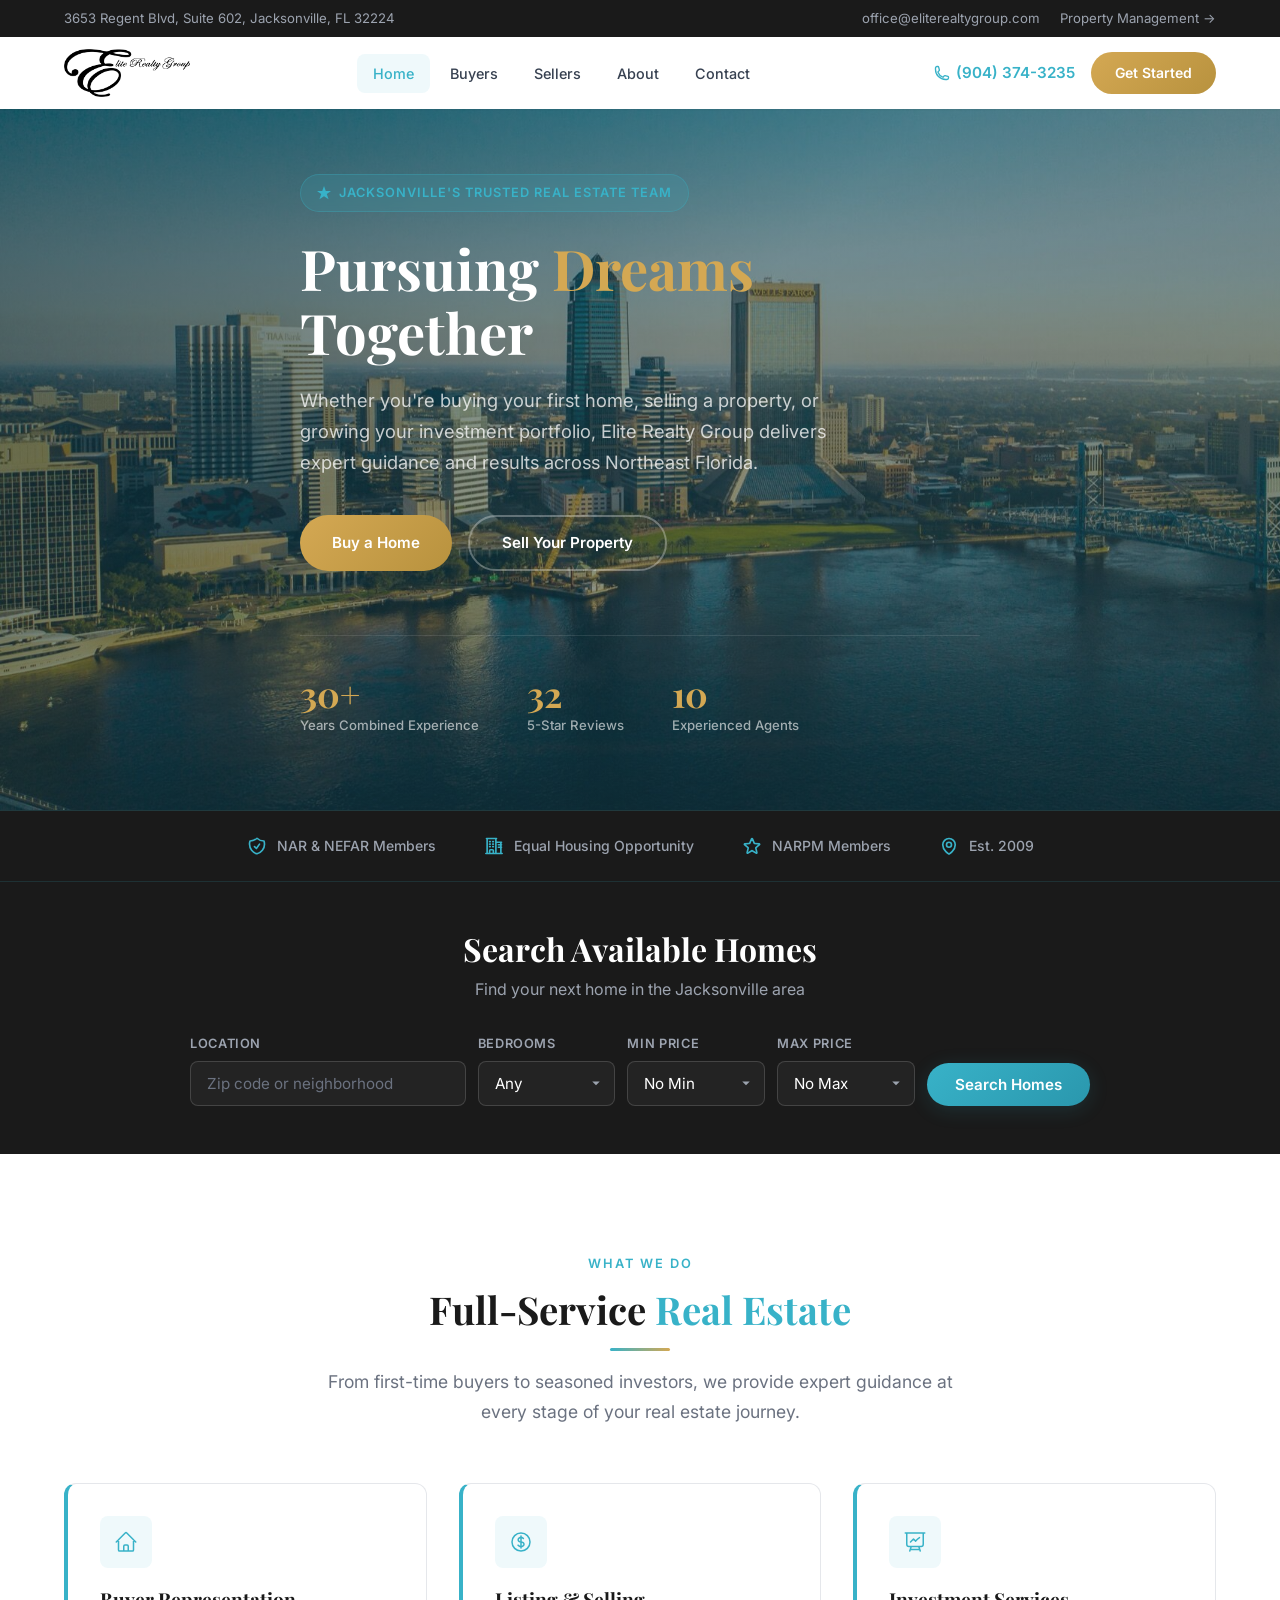
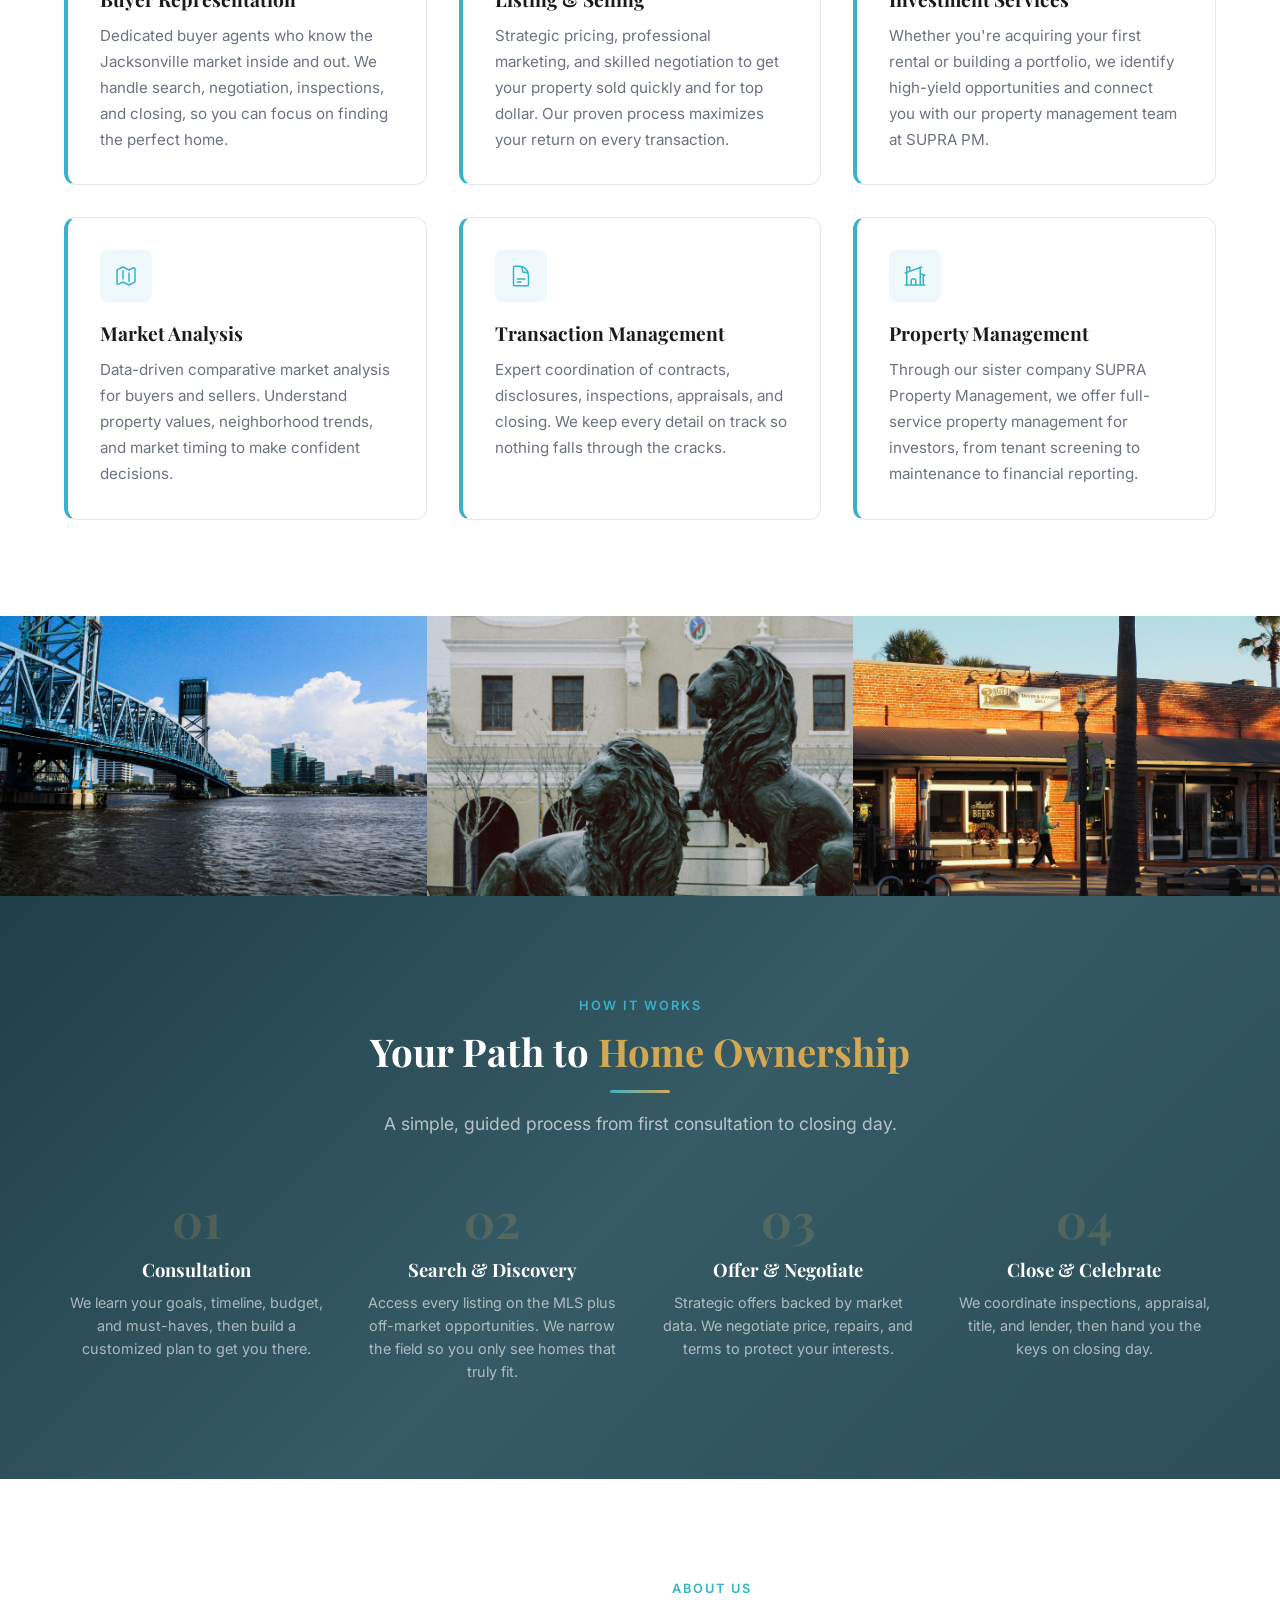
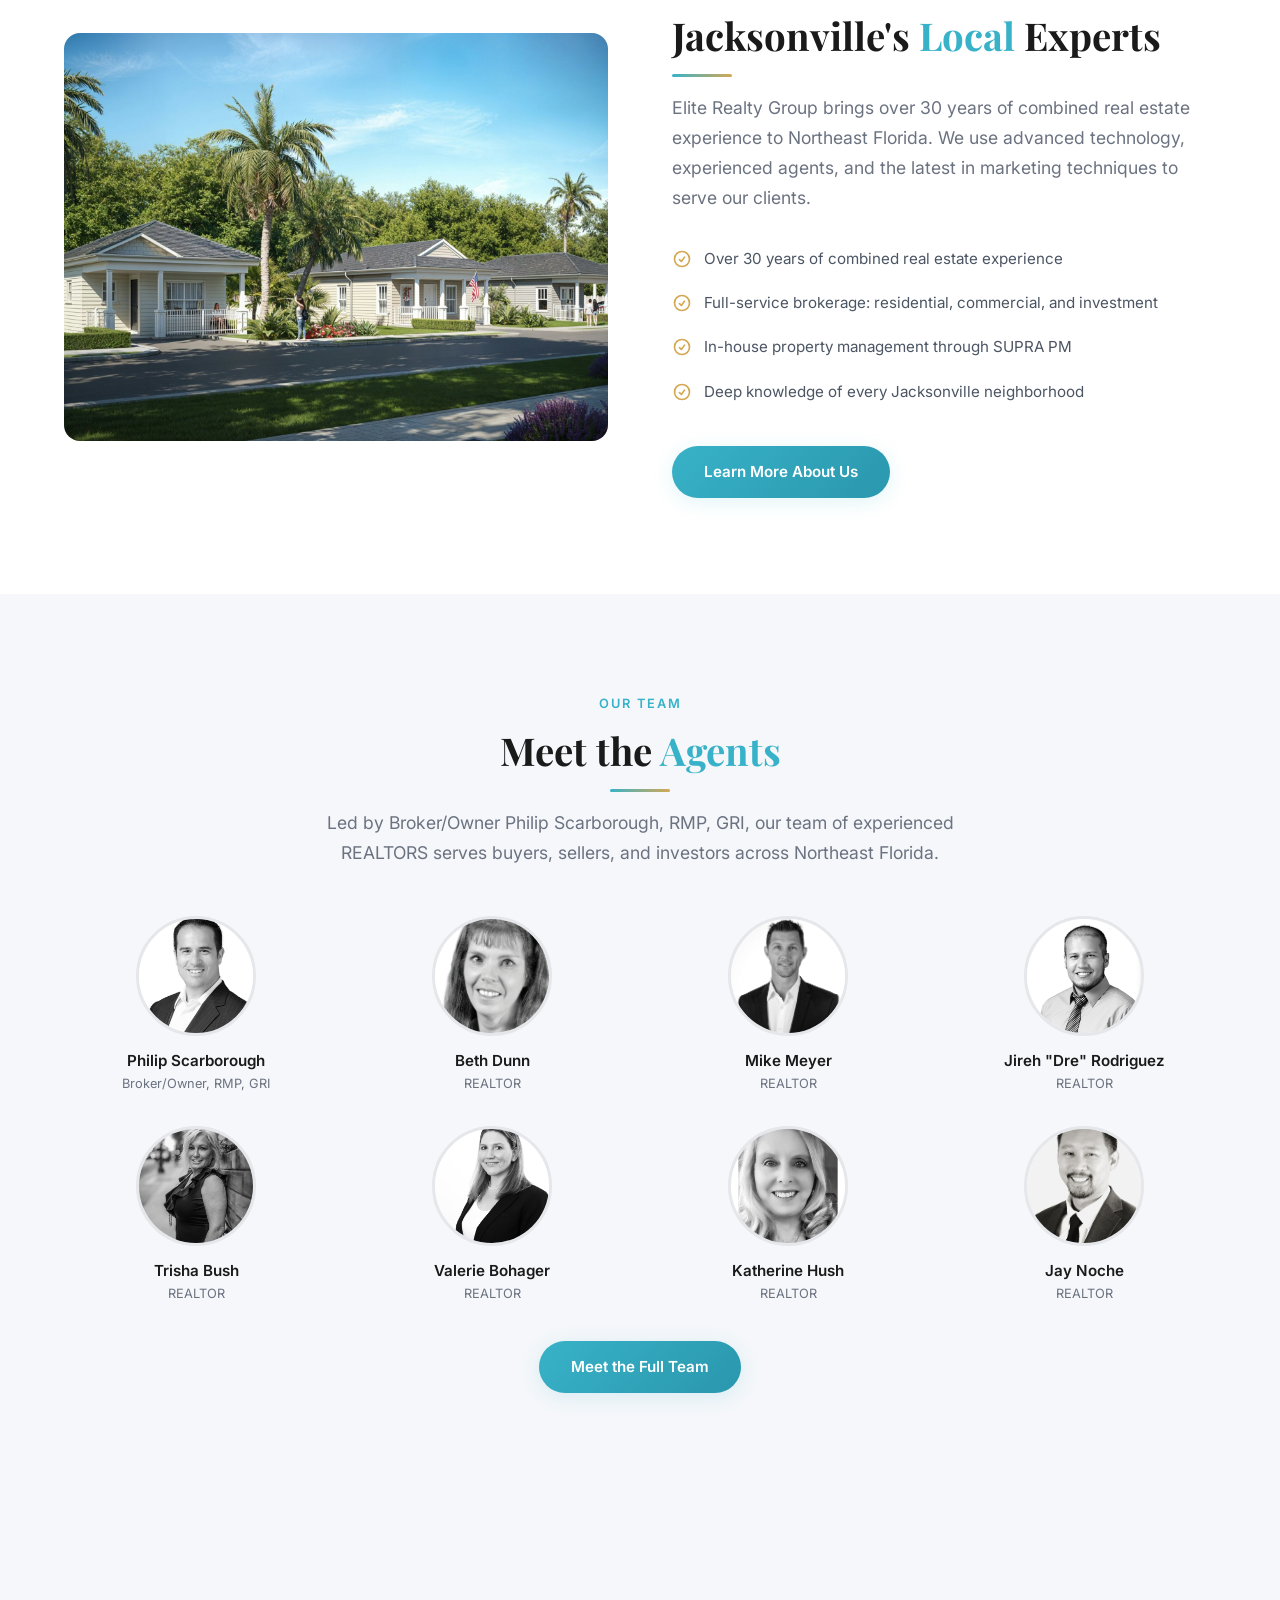
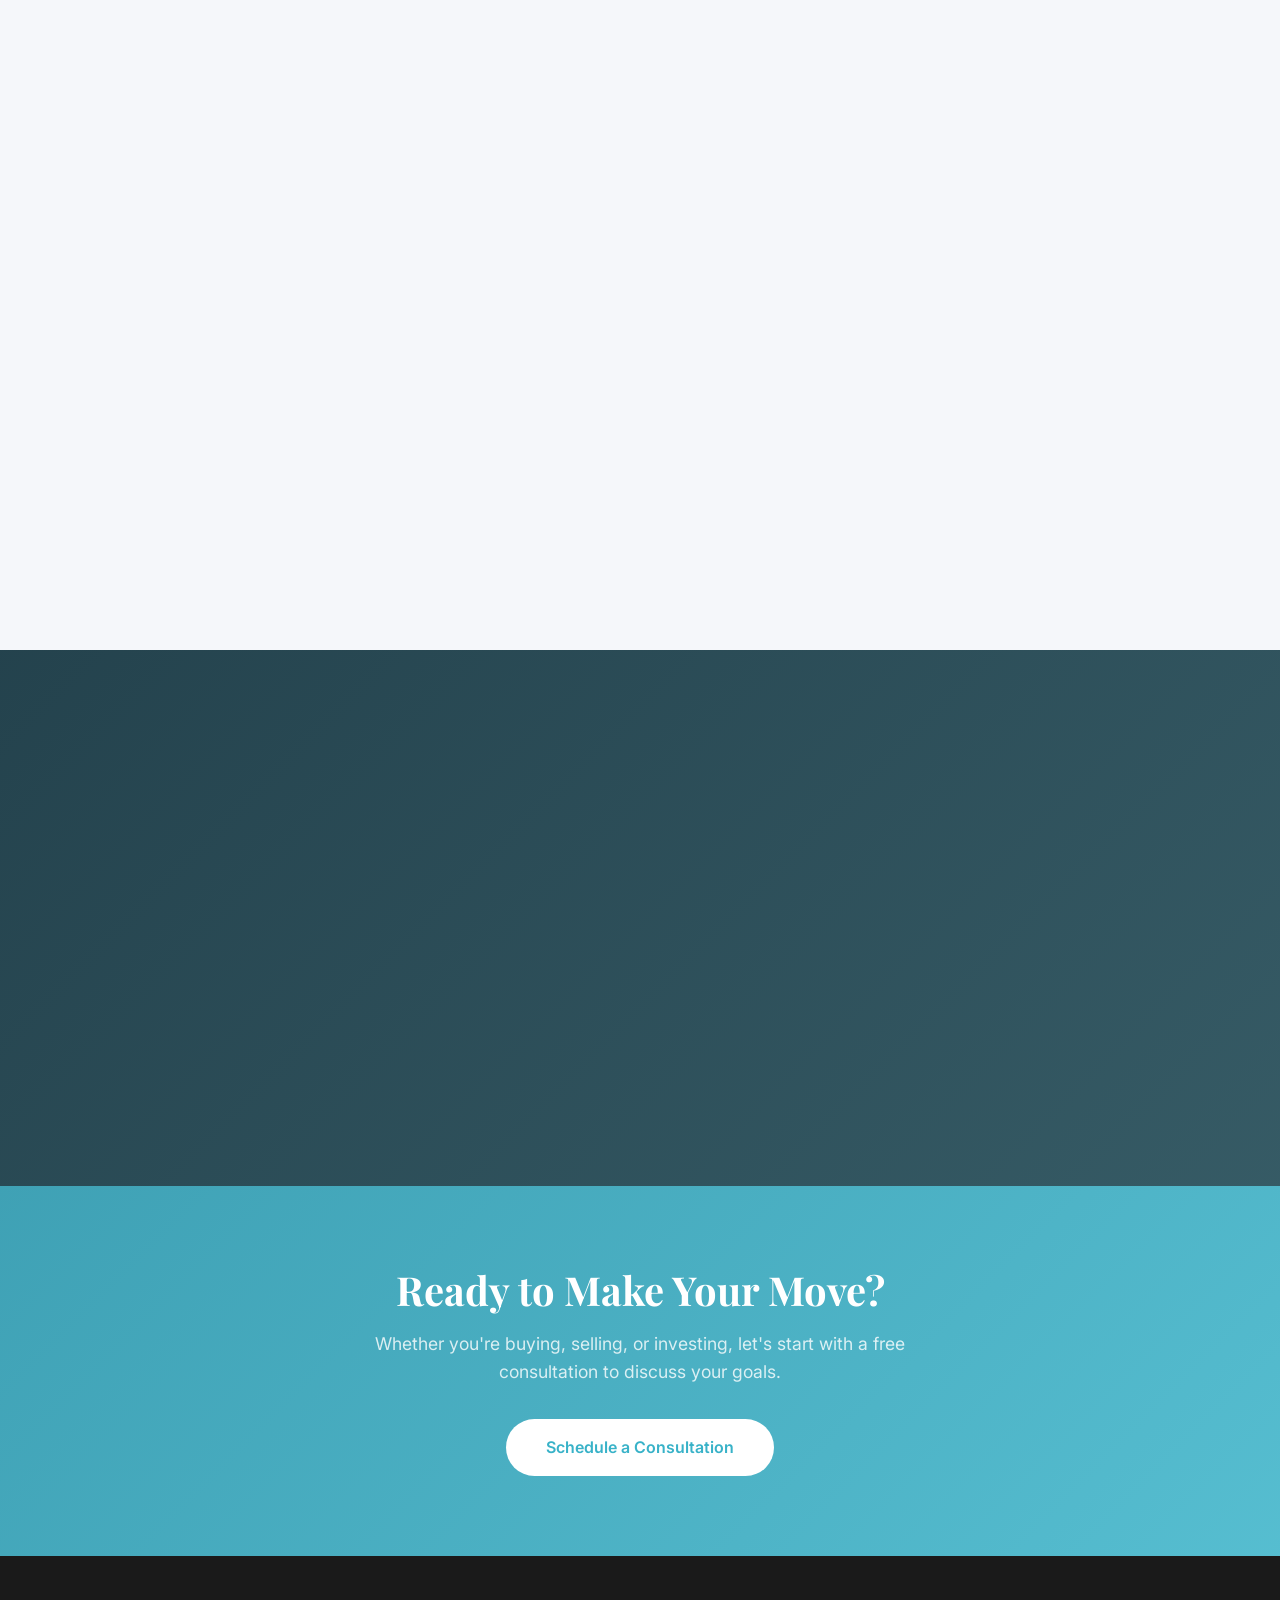
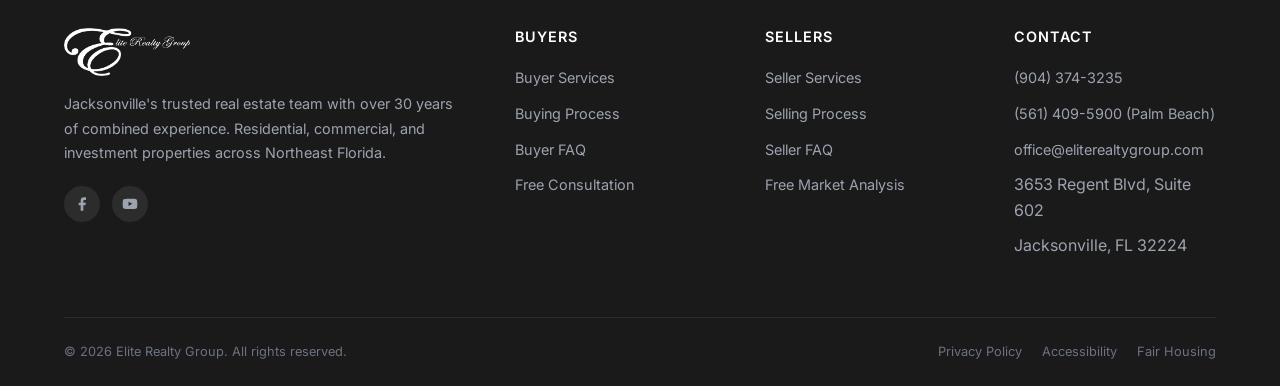
==== commit 60c8de0a: "Add property search section with Zillow integration Add a home search form between the credential ba" ====
--- a/index.html
+++ b/index.html
@@ -111,6 +111,62 @@
         </div>
     </div>
 </div>
+
+<!-- Property Search -->
+<section class="property-search" id="search">
+    <div class="container">
+        <div class="text-center">
+            <h2 class="property-search-title">Search Available Homes</h2>
+            <p class="property-search-subtitle">Find your next home in the Jacksonville area</p>
+        </div>
+        <form id="property-search-form" class="property-search-form" aria-label="Property search">
+            <div class="search-fields">
+                <div class="search-field">
+                    <label for="search-location">Location</label>
+                    <input type="text" id="search-location" placeholder="Zip code or neighborhood" required>
+                </div>
+                <div class="search-field">
+                    <label for="search-beds">Bedrooms</label>
+                    <select id="search-beds">
+                        <option value="">Any</option>
+                        <option value="1">1+</option>
+                        <option value="2">2+</option>
+                        <option value="3">3+</option>
+                        <option value="4">4+</option>
+                    </select>
+                </div>
+                <div class="search-field">
+                    <label for="search-price-min">Min Price</label>
+                    <select id="search-price-min">
+                        <option value="">No Min</option>
+                        <option value="150000">$150k</option>
+                        <option value="200000">$200k</option>
+                        <option value="250000">$250k</option>
+                        <option value="300000">$300k</option>
+                        <option value="400000">$400k</option>
+                        <option value="500000">$500k</option>
+                        <option value="750000">$750k</option>
+                    </select>
+                </div>
+                <div class="search-field">
+                    <label for="search-price-max">Max Price</label>
+                    <select id="search-price-max">
+                        <option value="">No Max</option>
+                        <option value="200000">$200k</option>
+                        <option value="250000">$250k</option>
+                        <option value="300000">$300k</option>
+                        <option value="400000">$400k</option>
+                        <option value="500000">$500k</option>
+                        <option value="750000">$750k</option>
+                    </select>
+                </div>
+                <div class="search-field search-field-btn">
+                    <button type="submit" class="btn btn-primary">Search Homes</button>
+                </div>
+            </div>
+        </form>
+    </div>
+</section>
 
 <!-- Services Overview -->
 <section class="section" id="services">
--- a/css/styles.css
+++ b/css/styles.css
@@ -615,6 +615,113 @@
     flex-shrink: 0;
 }
 
+/* --- Property Search --- */
+.property-search {
+    background: var(--color-dark);
+    padding: 48px 0;
+    border-top: 1px solid rgba(56,178,200,0.15);
+}
+
+.property-search-title {
+    color: var(--color-white);
+    font-family: 'Playfair Display', serif;
+    font-size: 2rem;
+    font-weight: 700;
+    margin-bottom: 8px;
+}
+
+.property-search-subtitle {
+    color: var(--color-gray-400);
+    font-size: 1rem;
+    margin-bottom: 32px;
+}
+
+.property-search-form {
+    max-width: 900px;
+    margin: 0 auto;
+}
+
+.search-fields {
+    display: grid;
+    grid-template-columns: 2fr 1fr 1fr 1fr auto;
+    gap: 12px;
+    align-items: end;
+}
+
+.search-field label {
+    display: block;
+    color: var(--color-gray-400);
+    font-size: 0.8rem;
+    font-weight: 600;
+    text-transform: uppercase;
+    letter-spacing: 0.05em;
+    margin-bottom: 6px;
+}
+
+.search-field input,
+.search-field select {
+    width: 100%;
+    padding: 12px 16px;
+    border: 1px solid rgba(255,255,255,0.15);
+    border-radius: var(--radius-sm);
+    background: var(--color-dark-surface);
+    color: var(--color-white);
+    font-size: 0.95rem;
+    font-family: 'Inter', sans-serif;
+    transition: border-color var(--transition-fast);
+    appearance: none;
+    -webkit-appearance: none;
+}
+
+.search-field select {
+    background-image: url("data:image/svg+xml,%3Csvg xmlns='http://www.w3.org/2000/svg' width='12' height='12' fill='%239CA3AF' viewBox='0 0 16 16'%3E%3Cpath d='M8 11L3 6h10z'/%3E%3C/svg%3E");
+    background-repeat: no-repeat;
+    background-position: right 12px center;
+    padding-right: 36px;
+}
+
+.search-field input:focus,
+.search-field select:focus {
+    outline: none;
+    border-color: var(--color-accent);
+}
+
+.search-field input::placeholder {
+    color: var(--color-gray-500);
+}
+
+.search-field-btn {
+    padding-top: 22px;
+}
+
+.search-field-btn .btn {
+    width: 100%;
+    white-space: nowrap;
+    padding: 12px 28px;
+}
+
+@media (max-width: 768px) {
+    .search-fields {
+        grid-template-columns: 1fr 1fr;
+    }
+    .search-field:first-child {
+        grid-column: 1 / -1;
+    }
+    .search-field-btn {
+        grid-column: 1 / -1;
+        padding-top: 4px;
+    }
+}
+
+@media (max-width: 480px) {
+    .search-fields {
+        grid-template-columns: 1fr;
+    }
+    .property-search-title {
+        font-size: 1.6rem;
+    }
+}
+
 /* --- Google Reviews --- */
 .google-rating-header { text-align: center; margin: 32px 0 0; }
 .google-rating-badge {
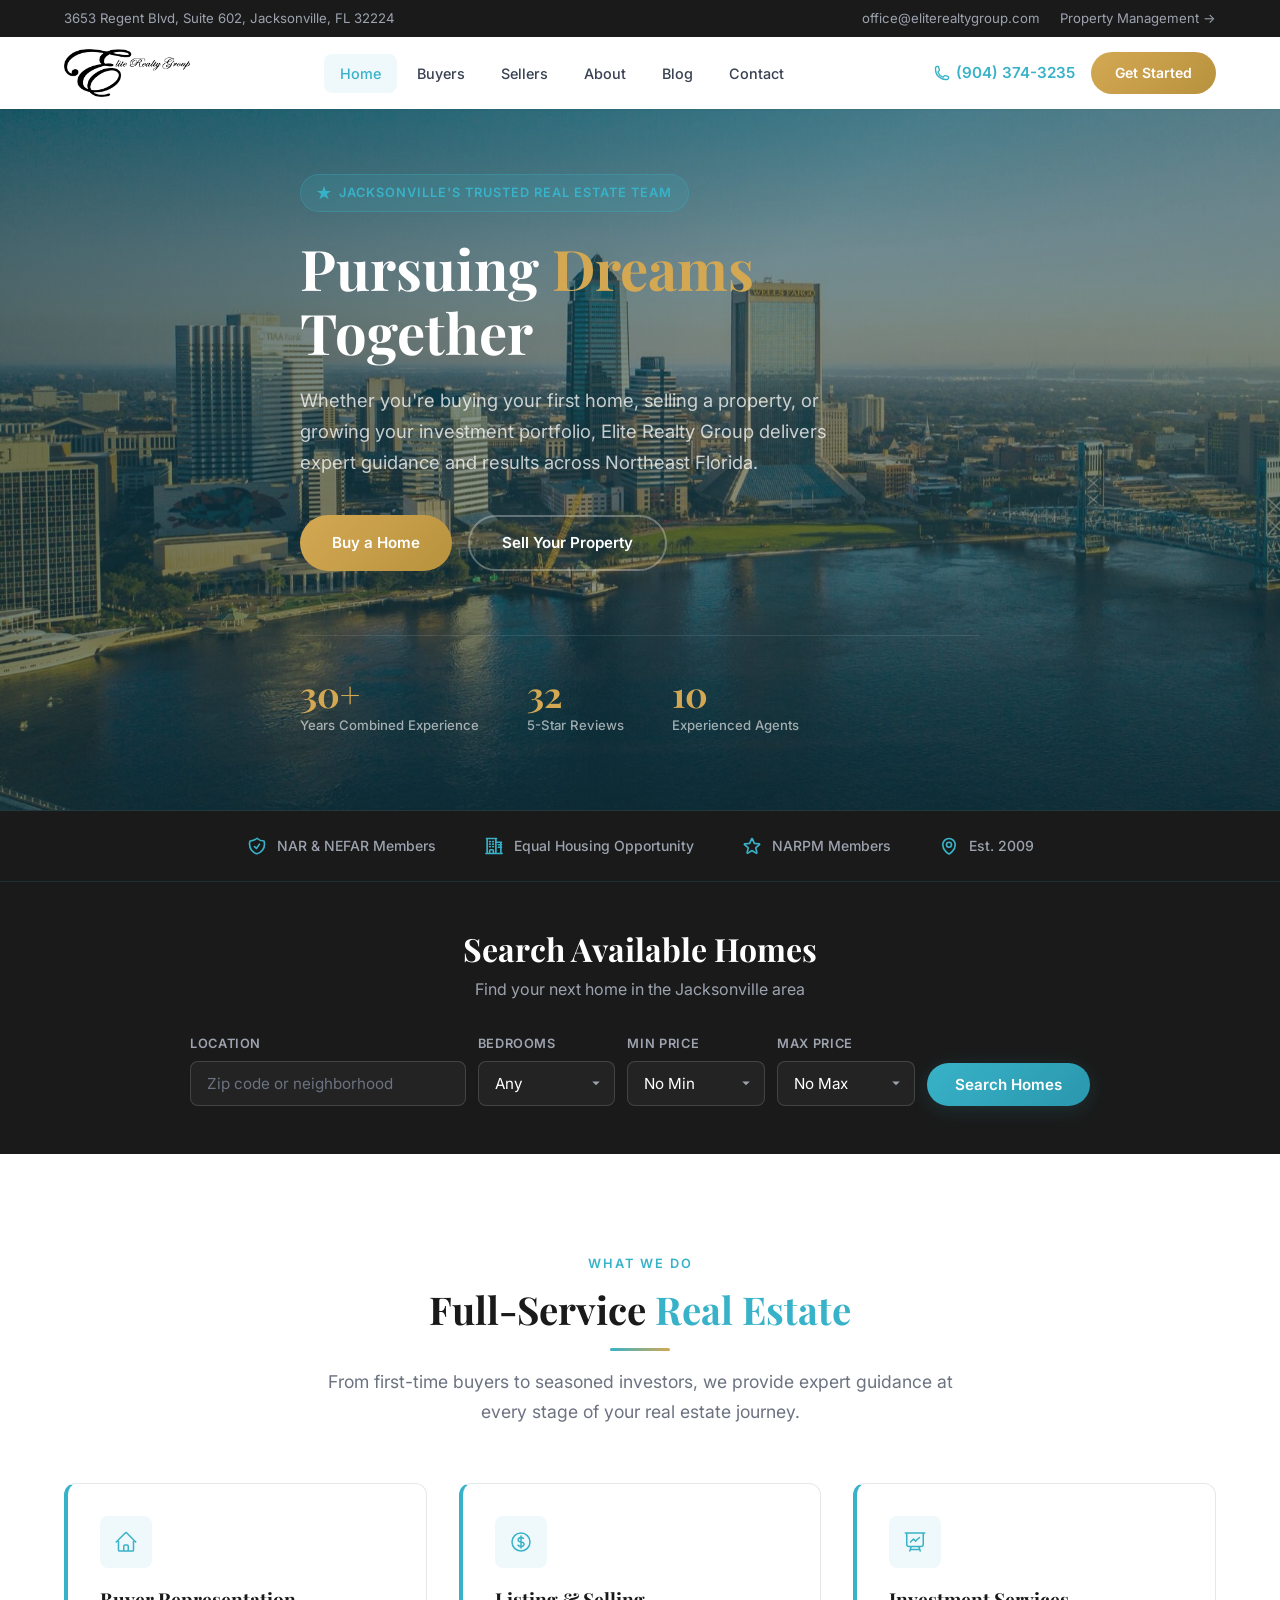
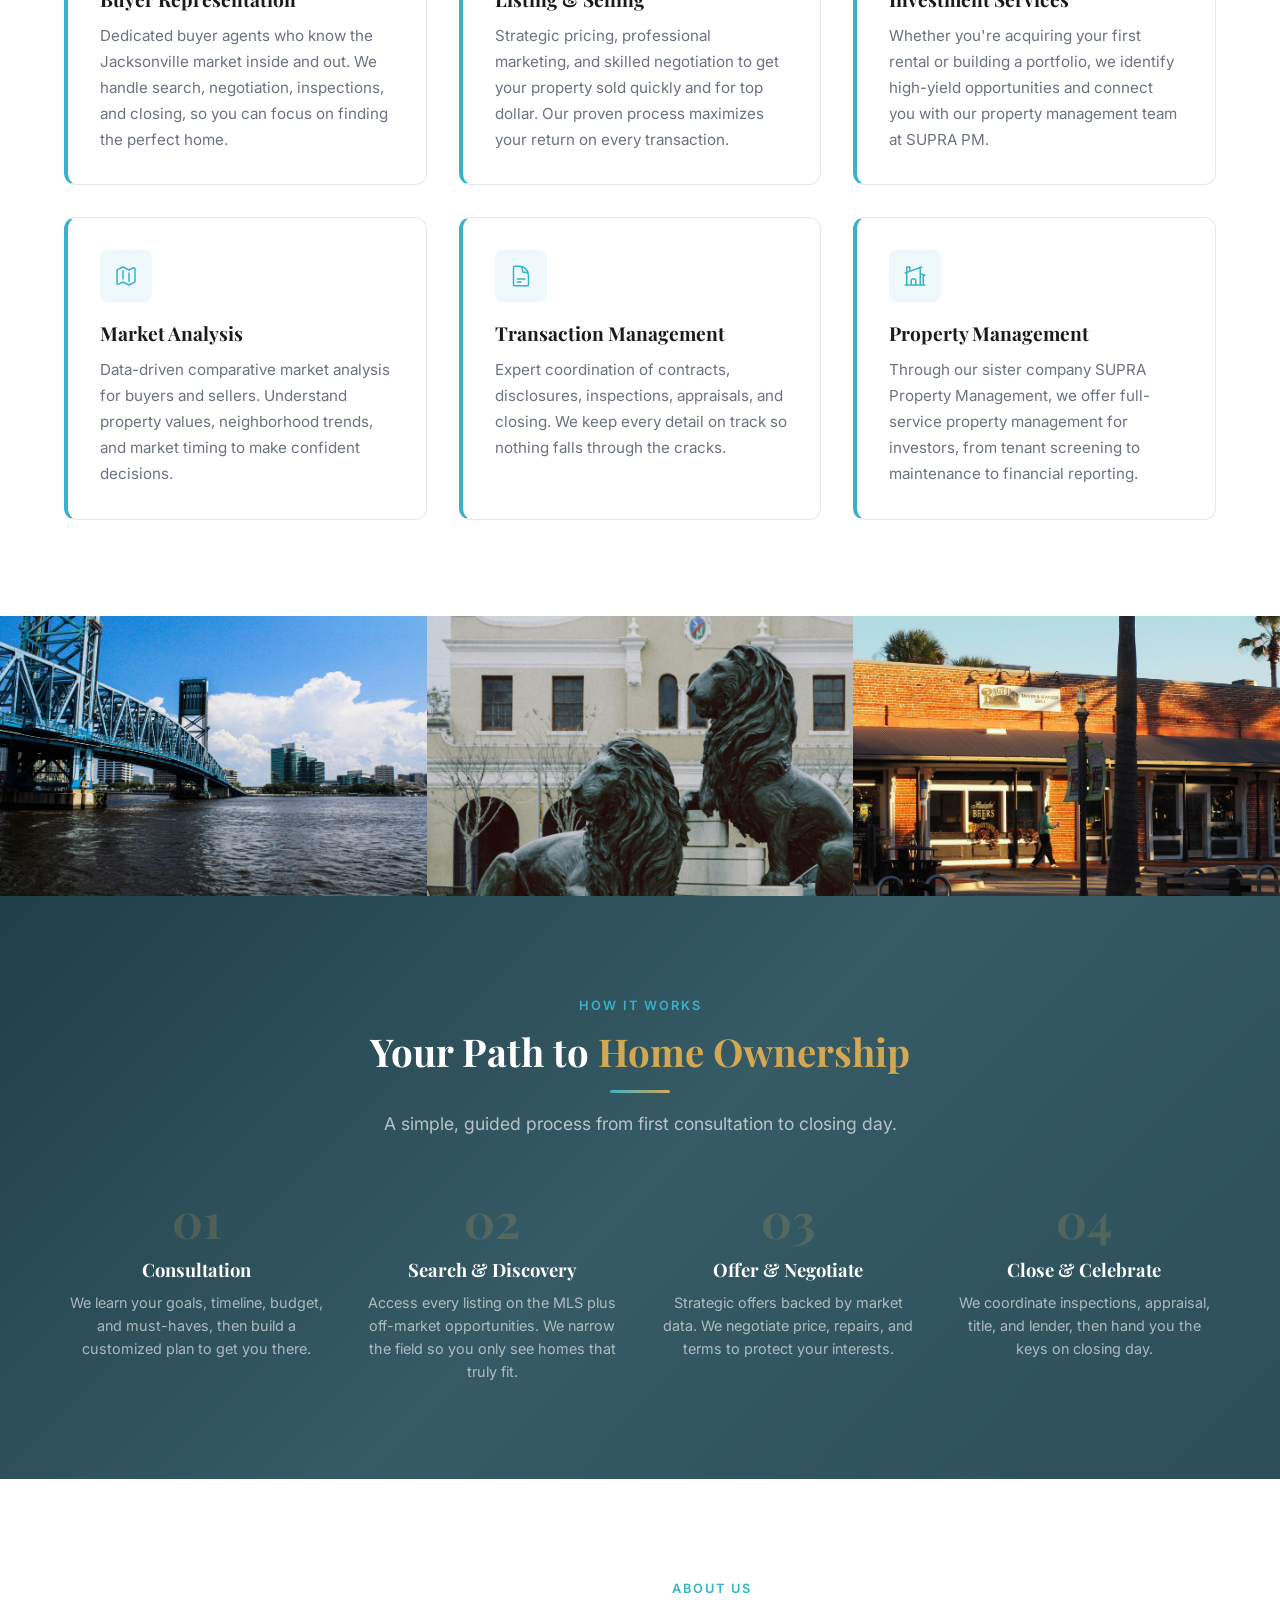
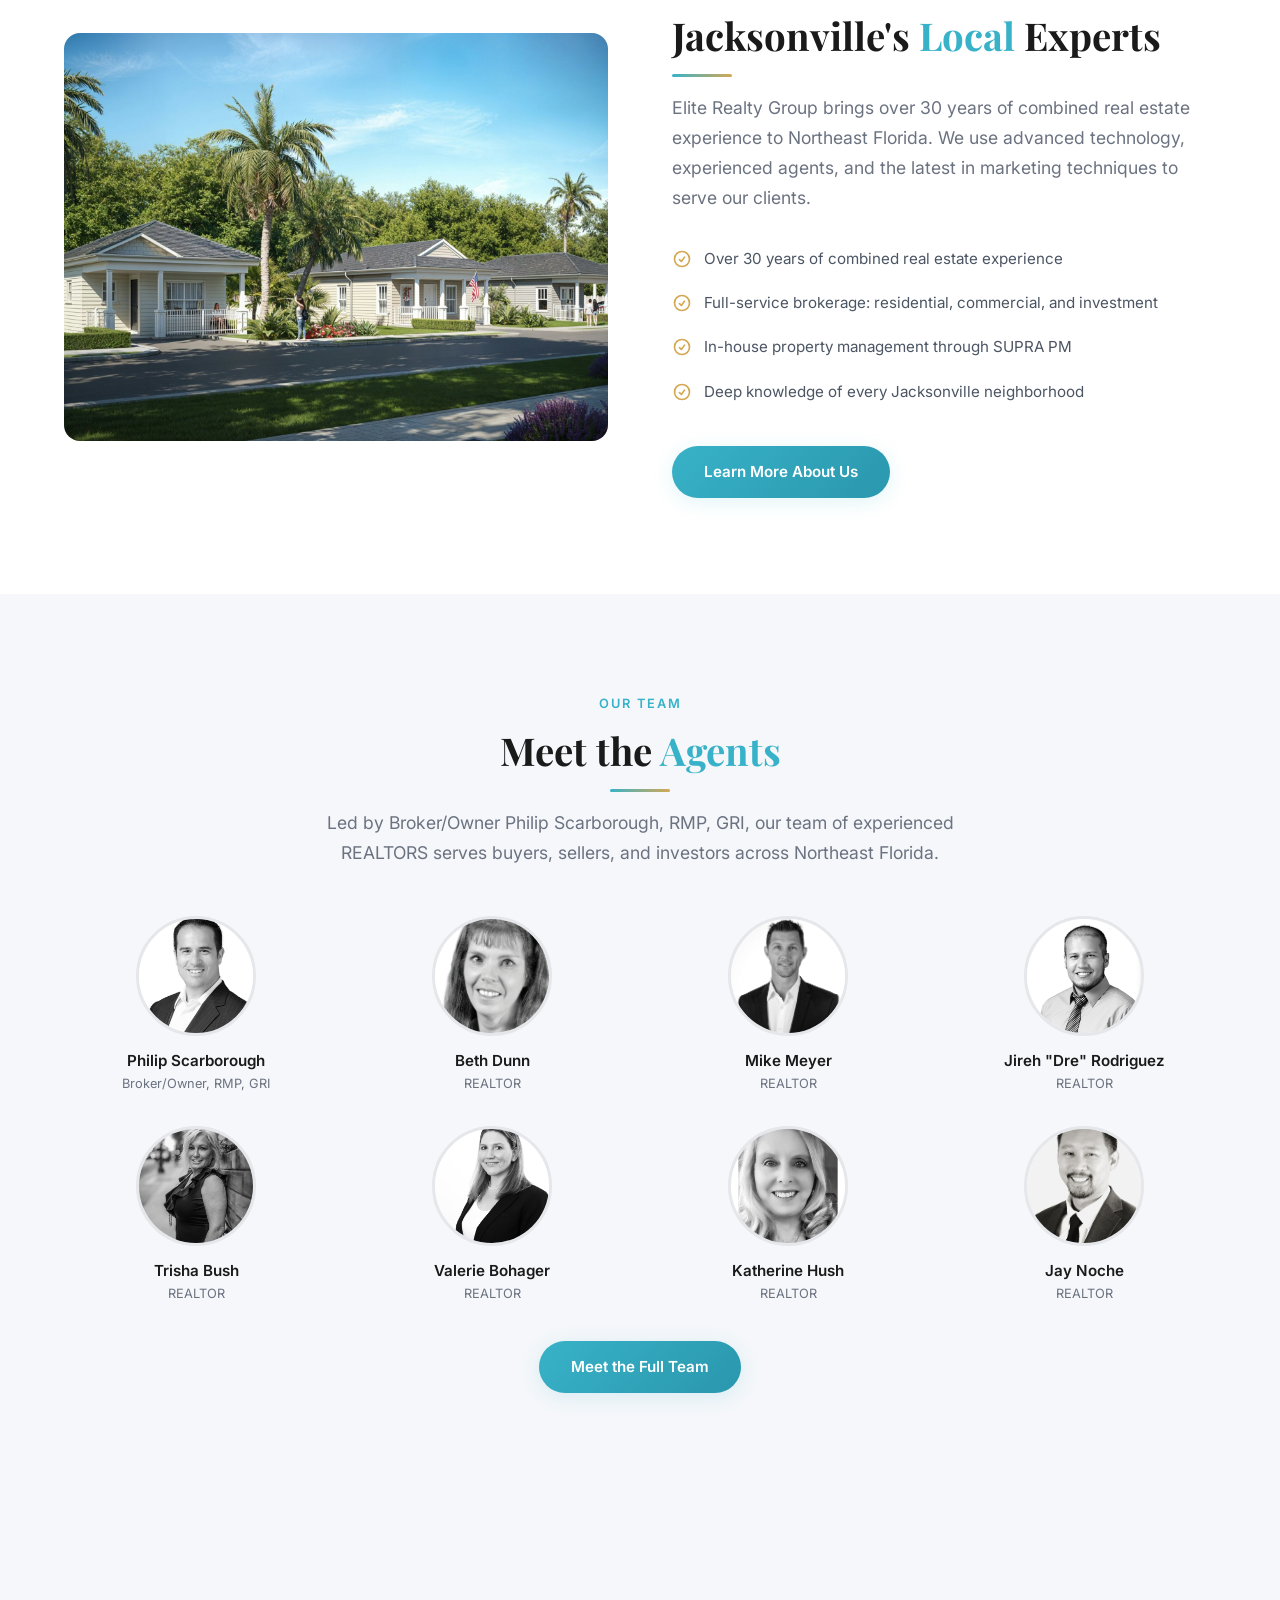
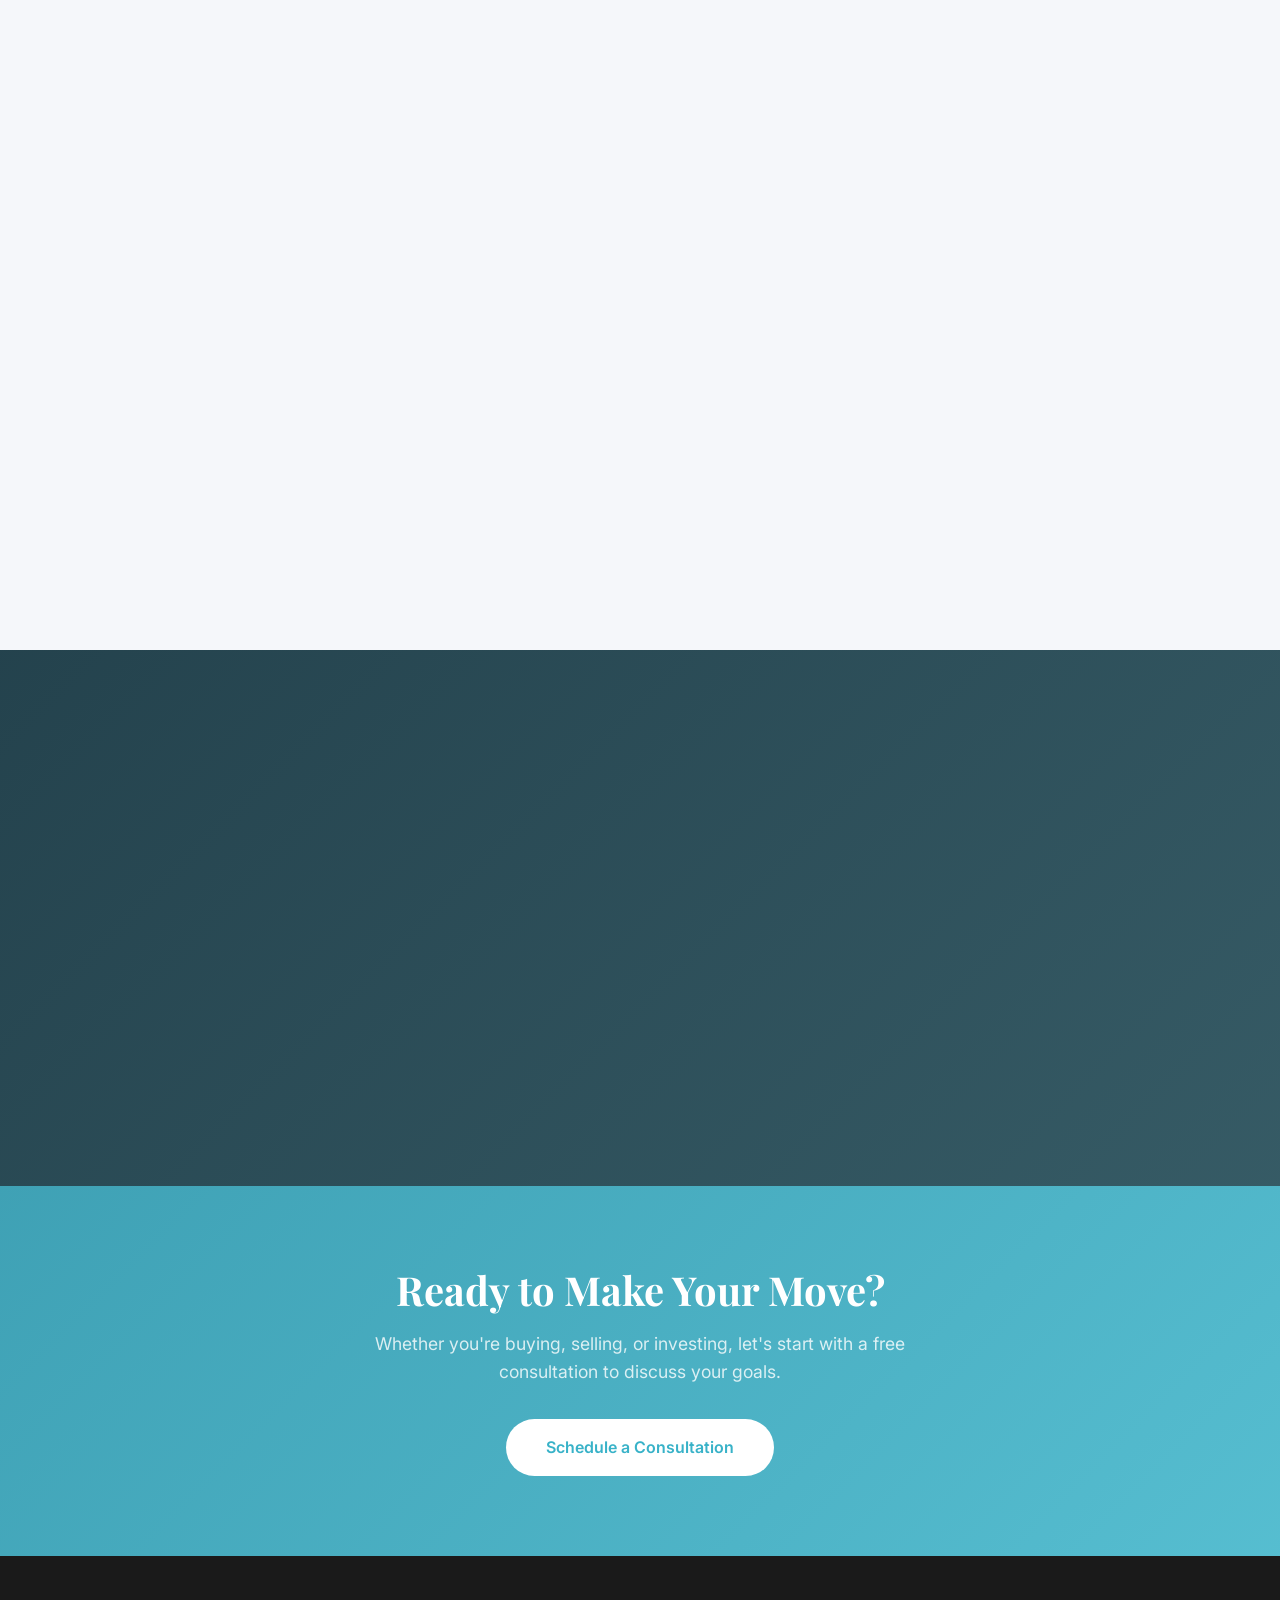
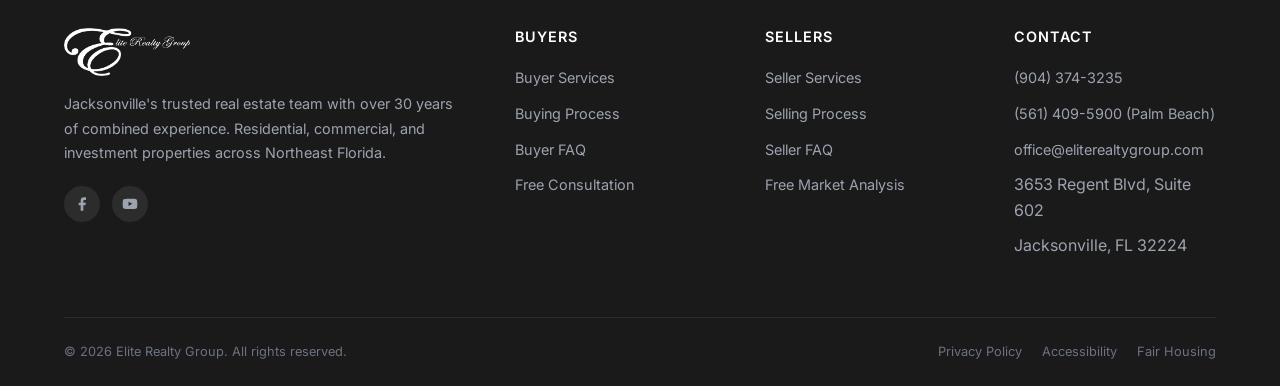
==== commit e2989f2f: "Preserve SEO during migration from legacy site - Add blog/ with ported posts (house prep, business f" ====
--- a/index.html
+++ b/index.html
@@ -40,6 +40,7 @@
                 <a href="buyers.html">Buyers</a>
                 <a href="sellers.html">Sellers</a>
                 <a href="about.html">About</a>
+                <a href="blog/index.html">Blog</a>
                 <a href="contact.html">Contact</a>
             </nav>
             <div class="header-actions">
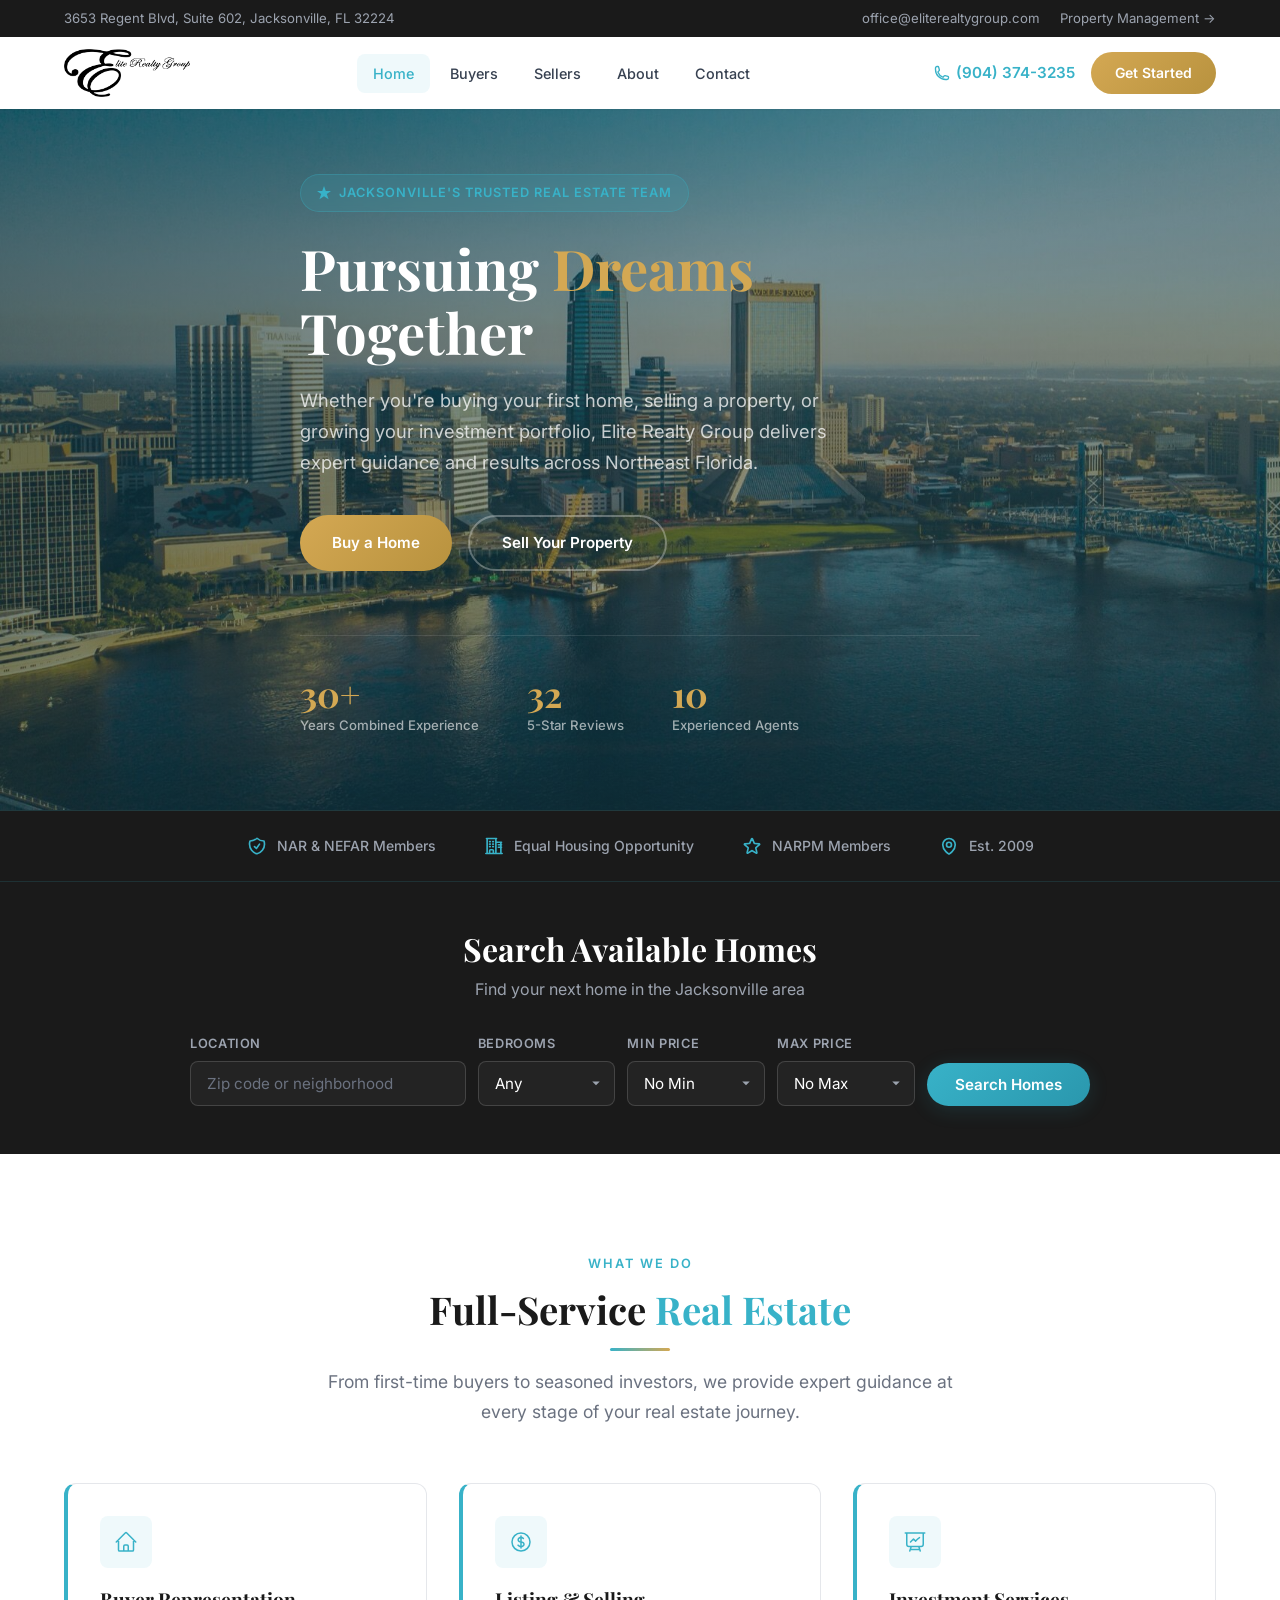
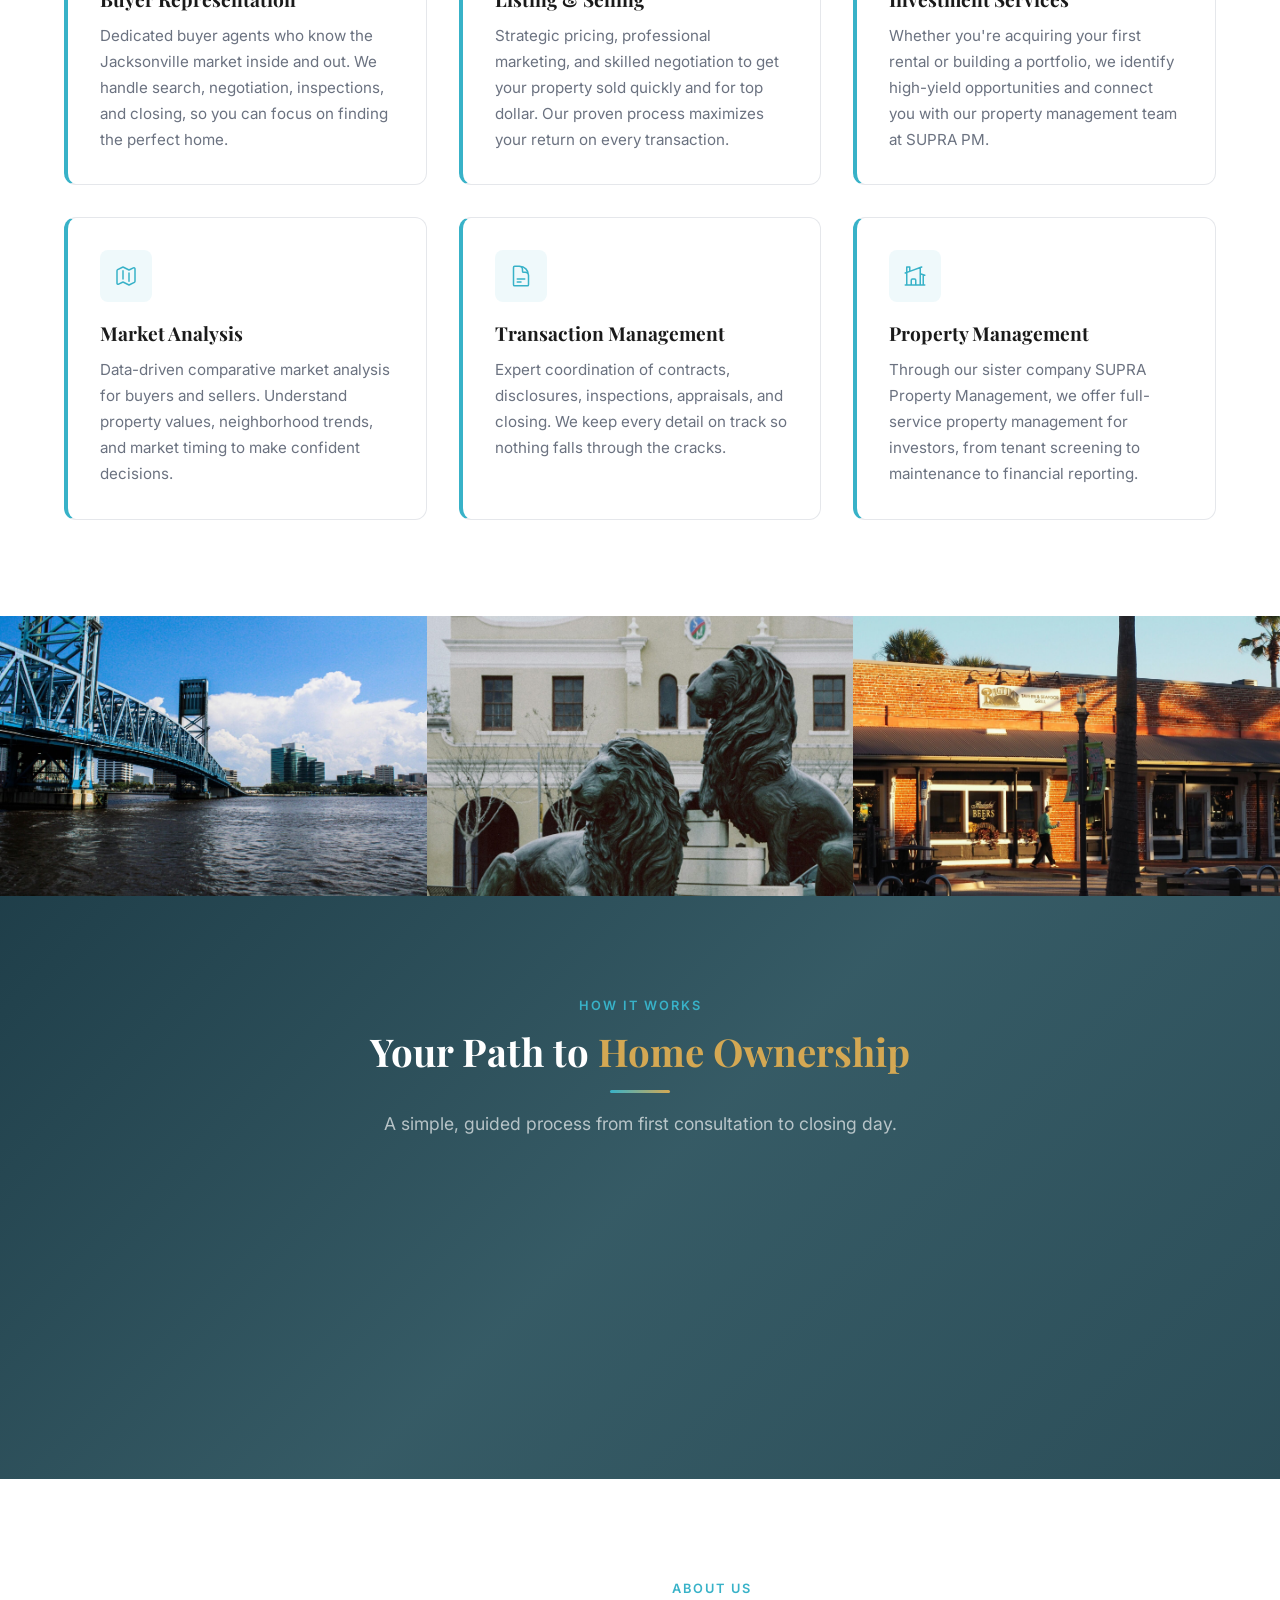
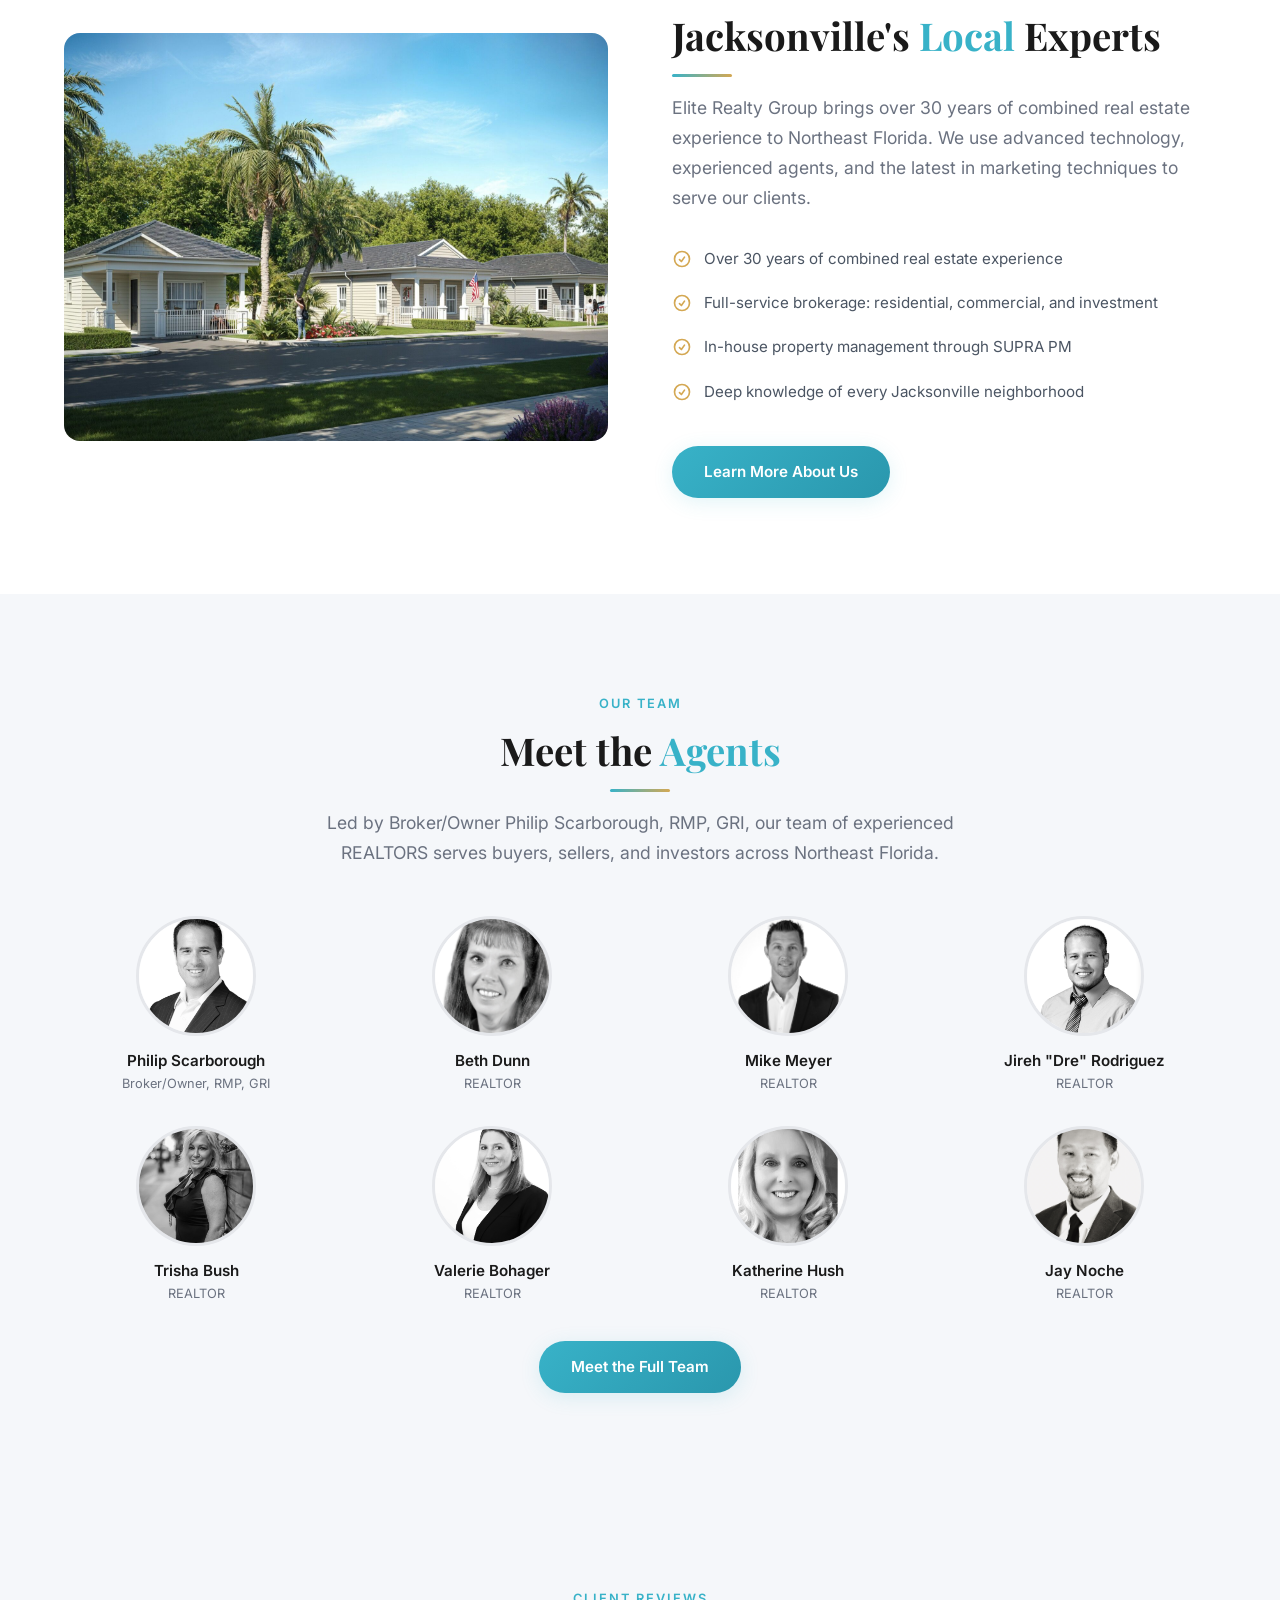
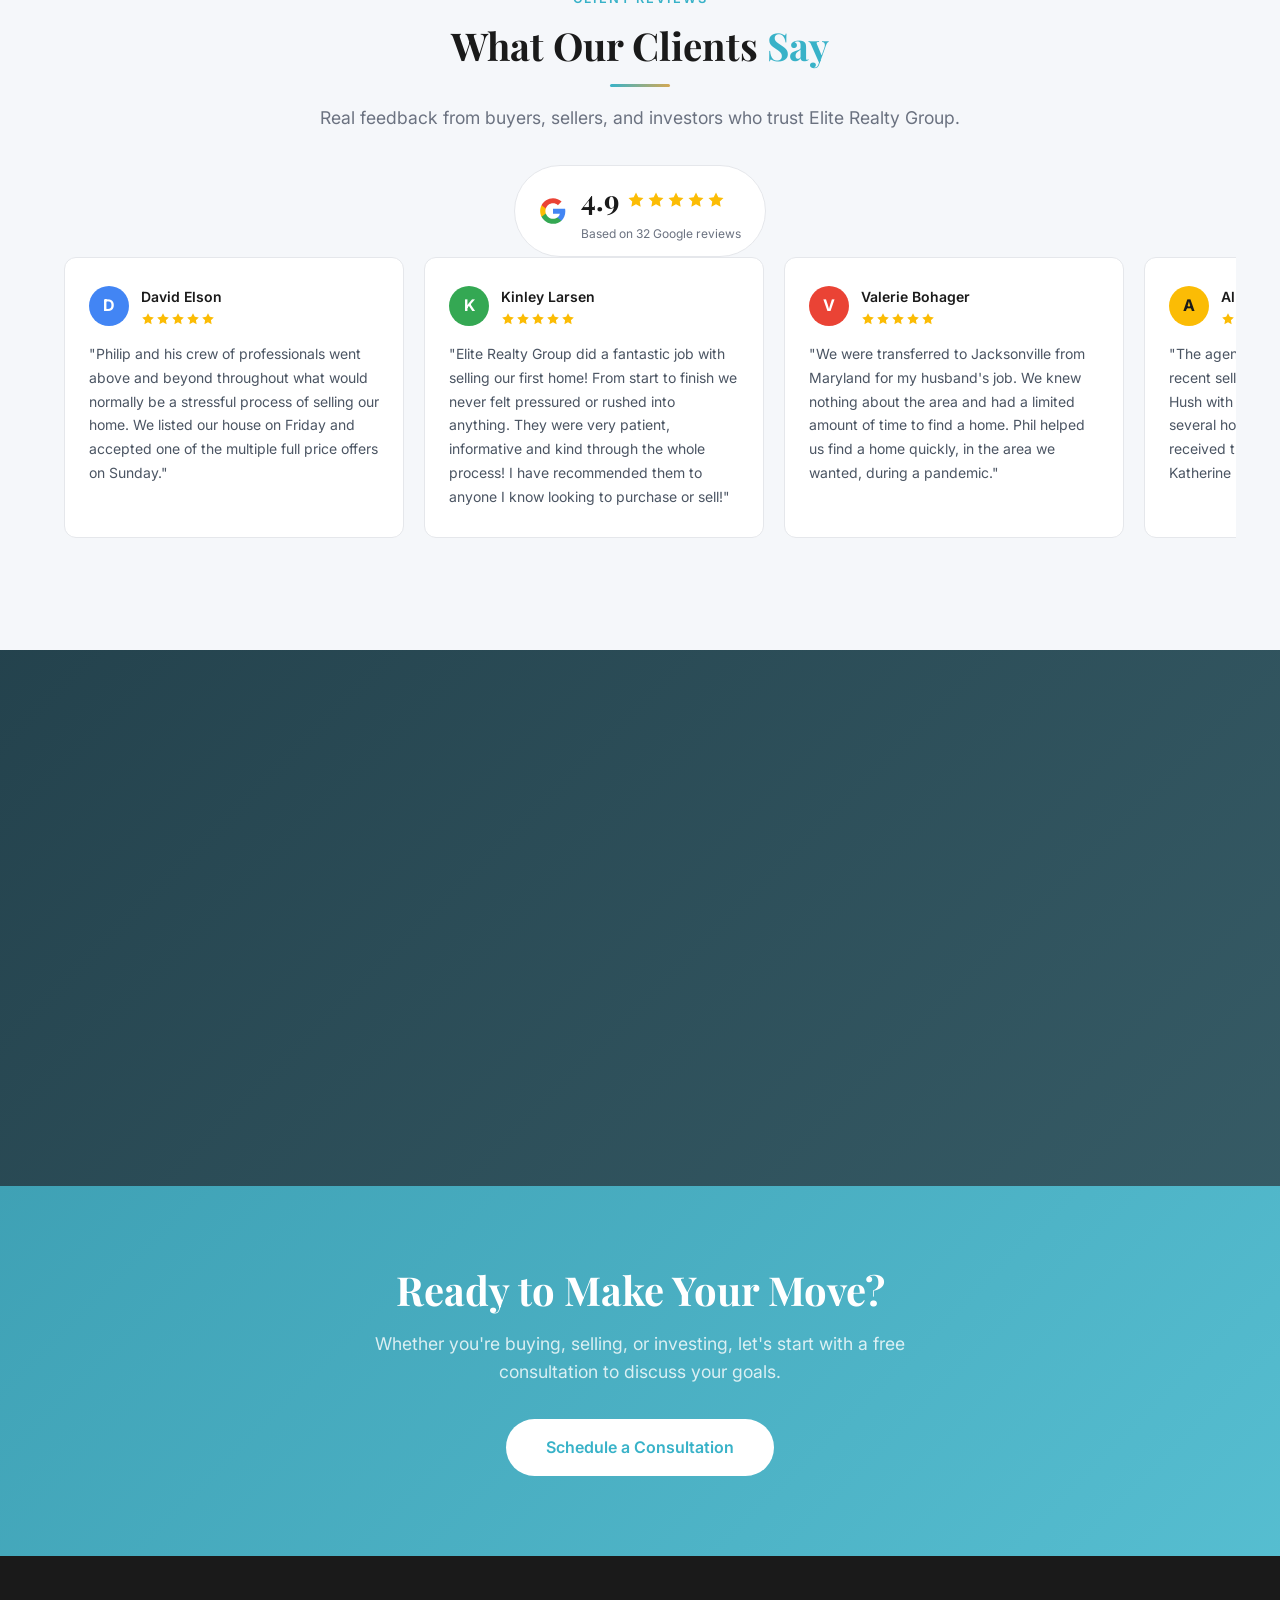
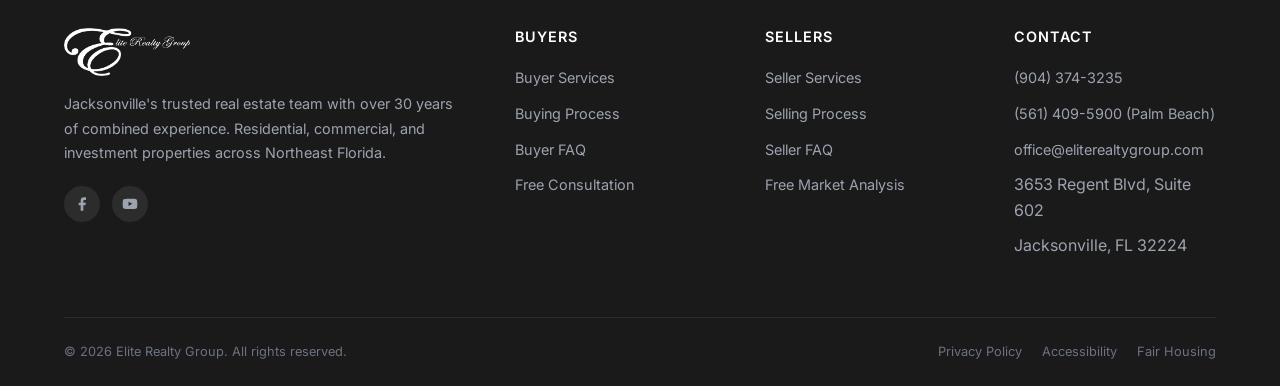
==== commit 8a98abe9: "Merge pull request #5 from Launch-Engine/ship/23-property-search Add property search to Elite Realty" ====
--- a/index.html
+++ b/index.html
@@ -40,7 +40,6 @@
                 <a href="buyers.html">Buyers</a>
                 <a href="sellers.html">Sellers</a>
                 <a href="about.html">About</a>
-                <a href="blog/index.html">Blog</a>
                 <a href="contact.html">Contact</a>
             </nav>
             <div class="header-actions">
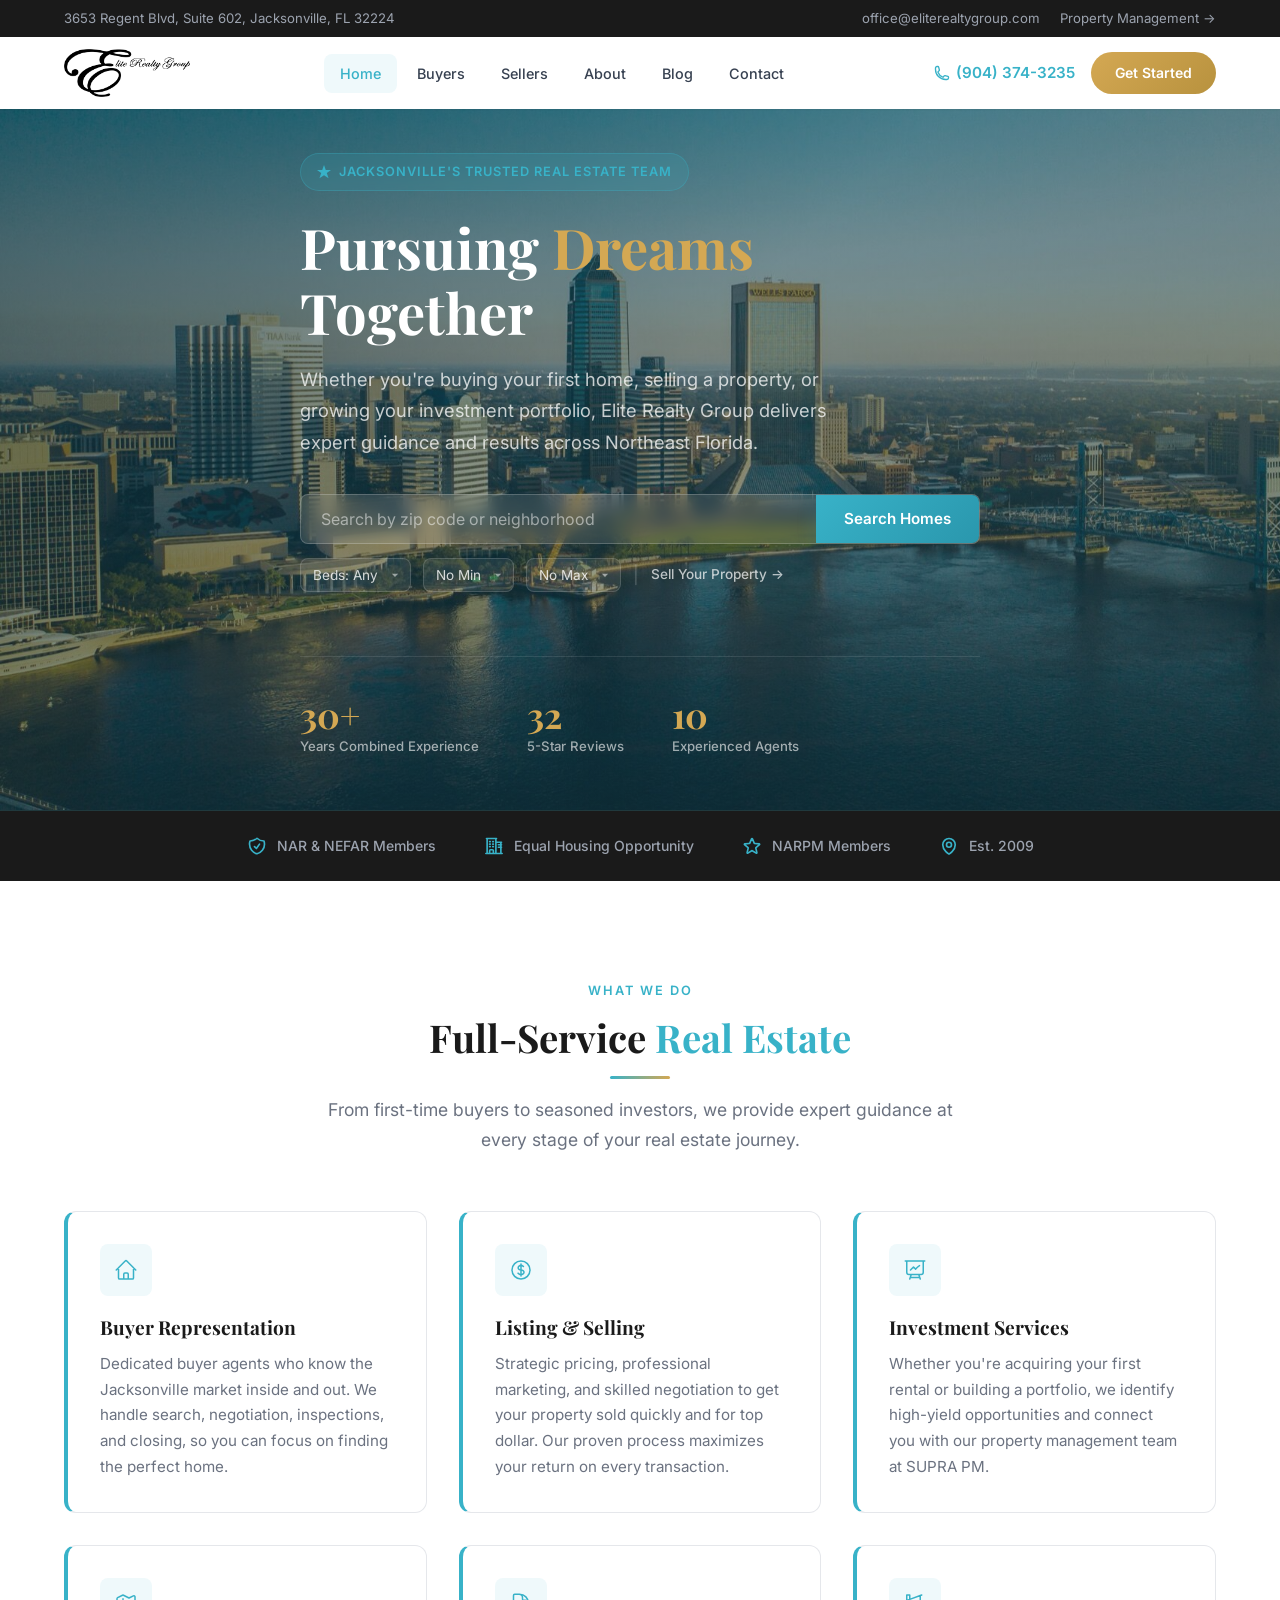
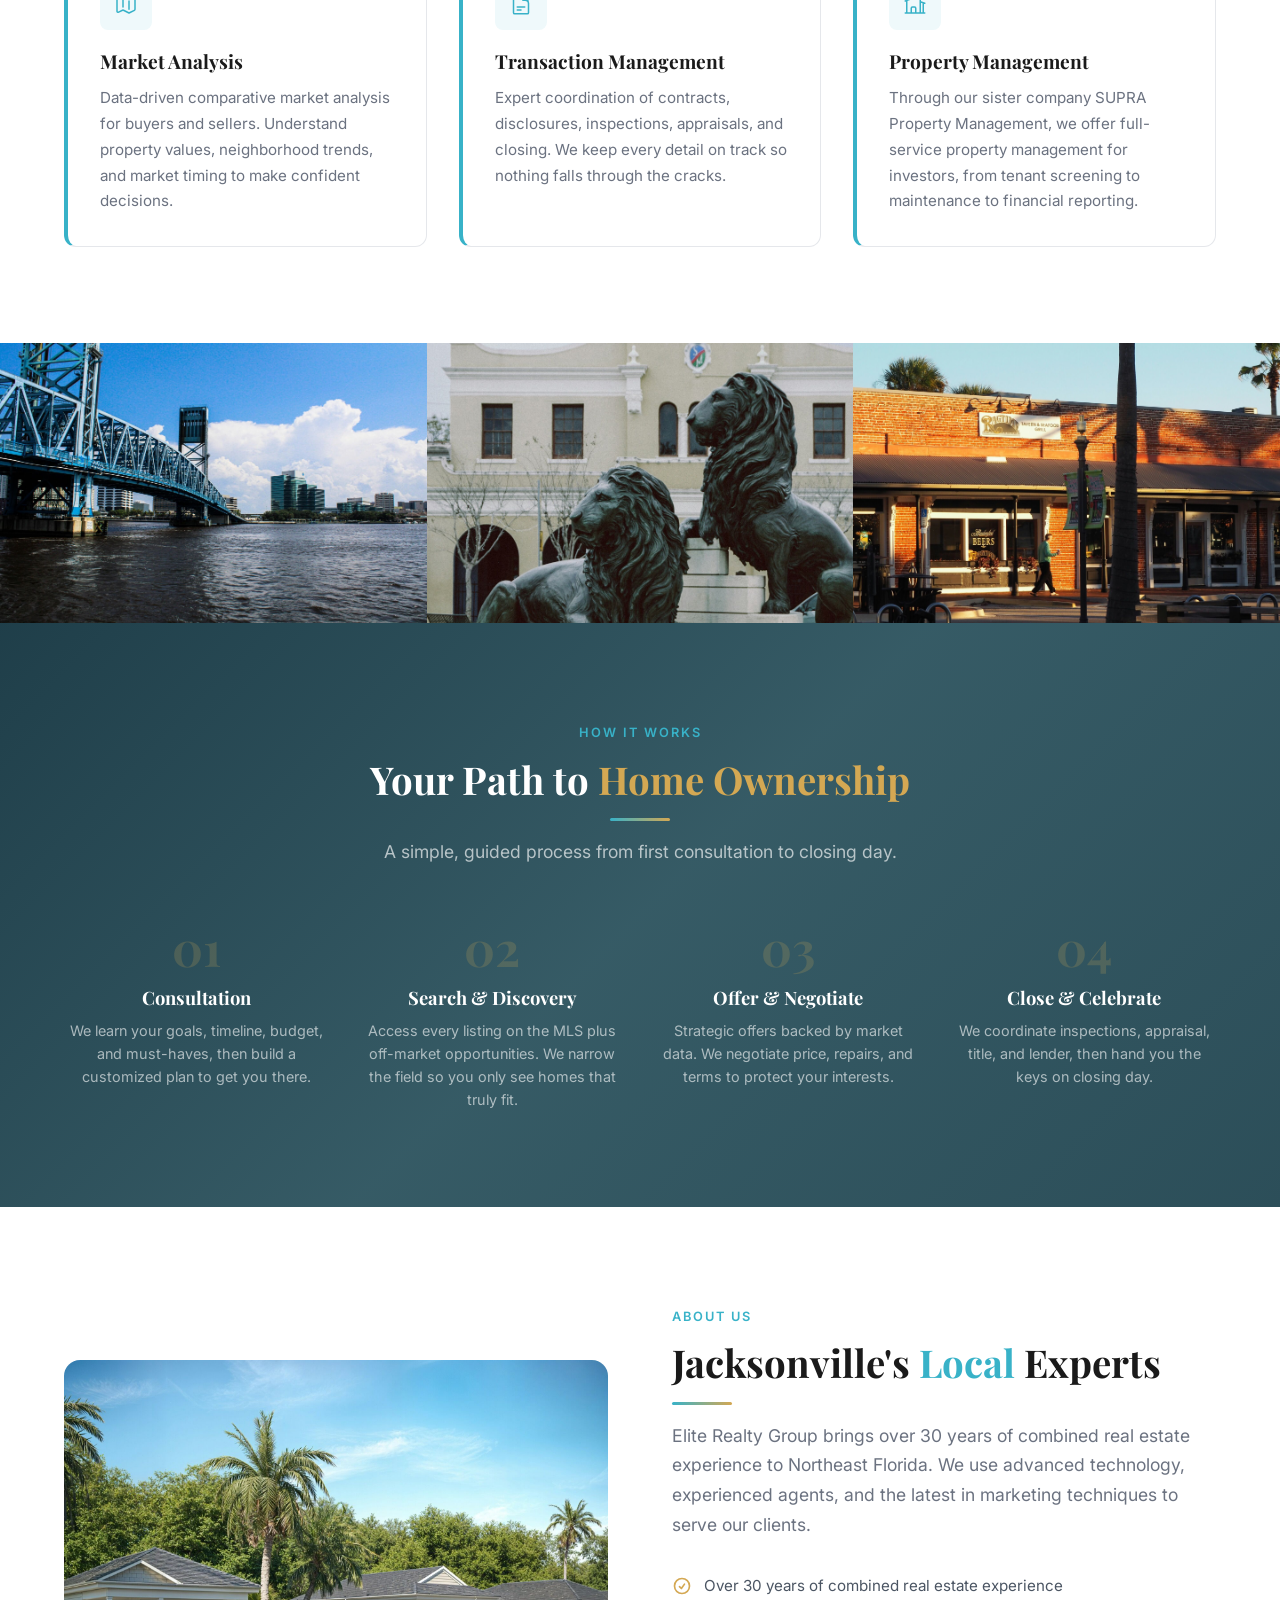
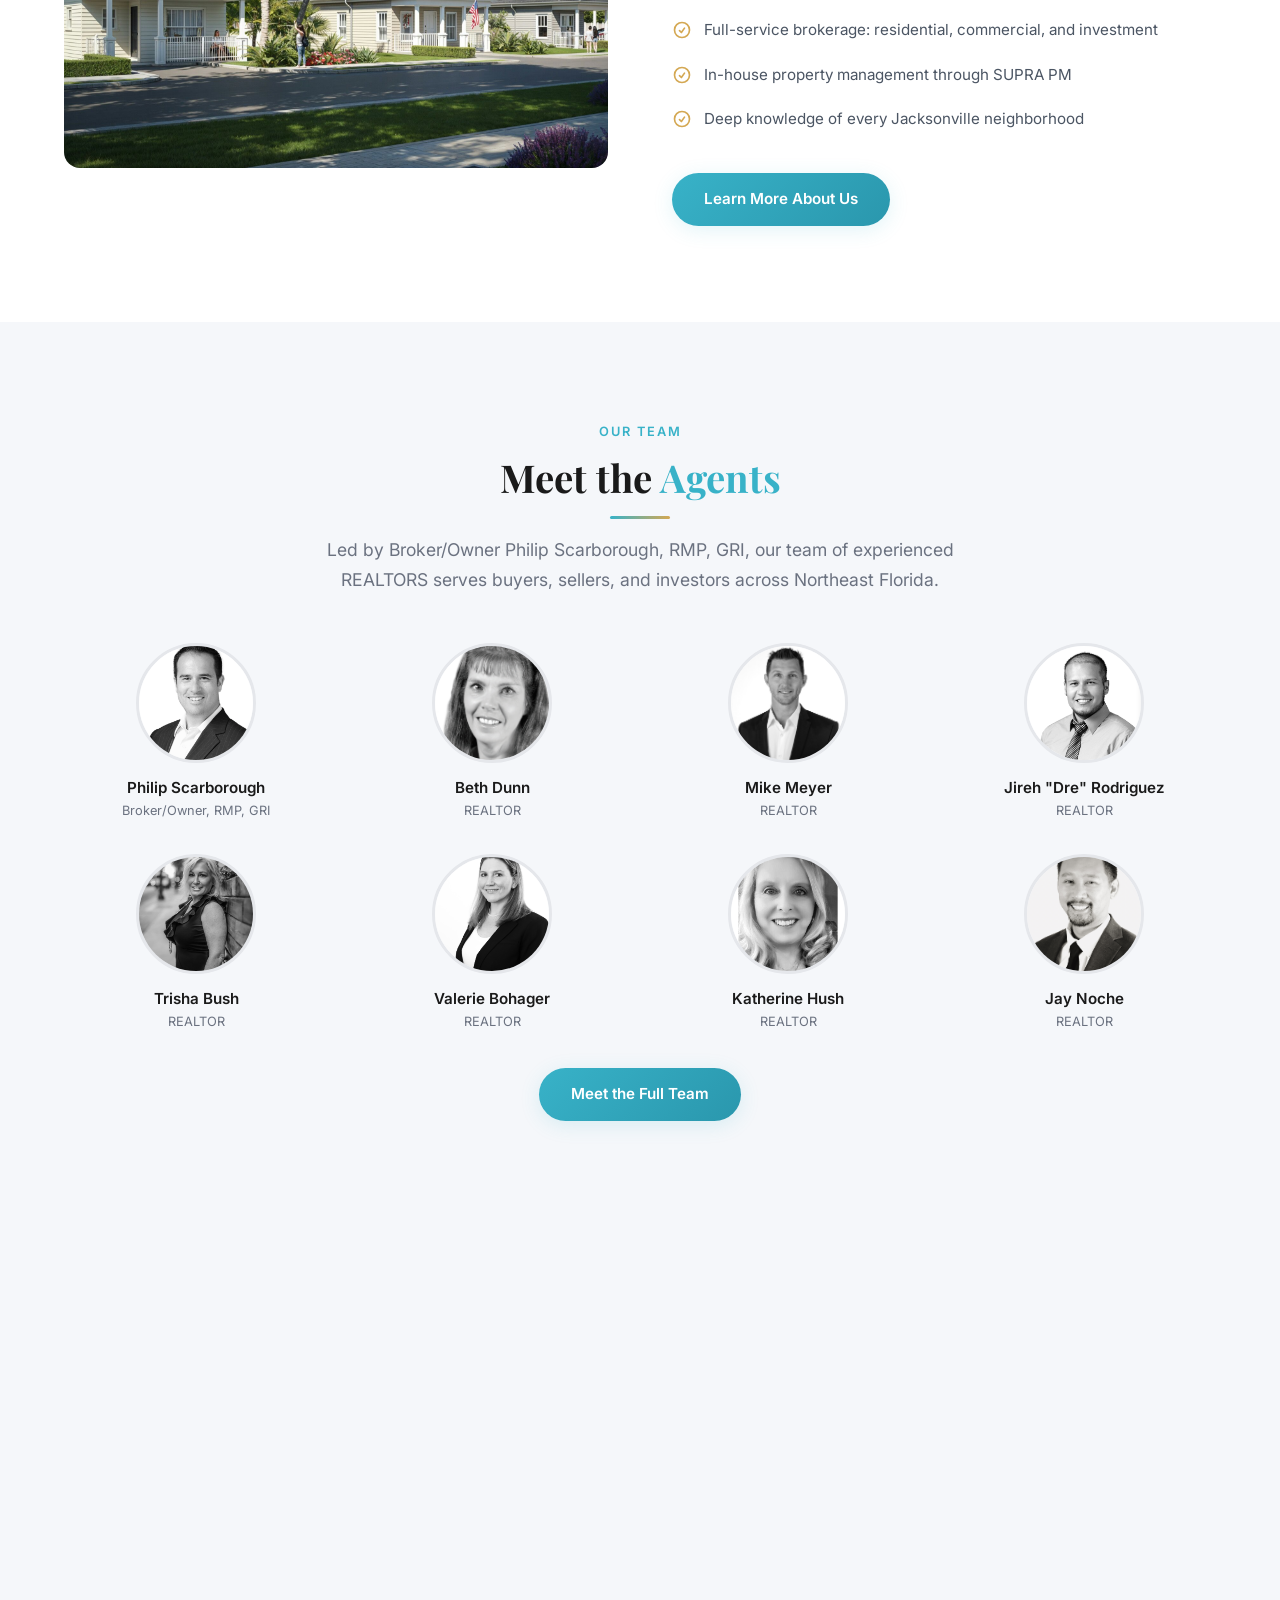
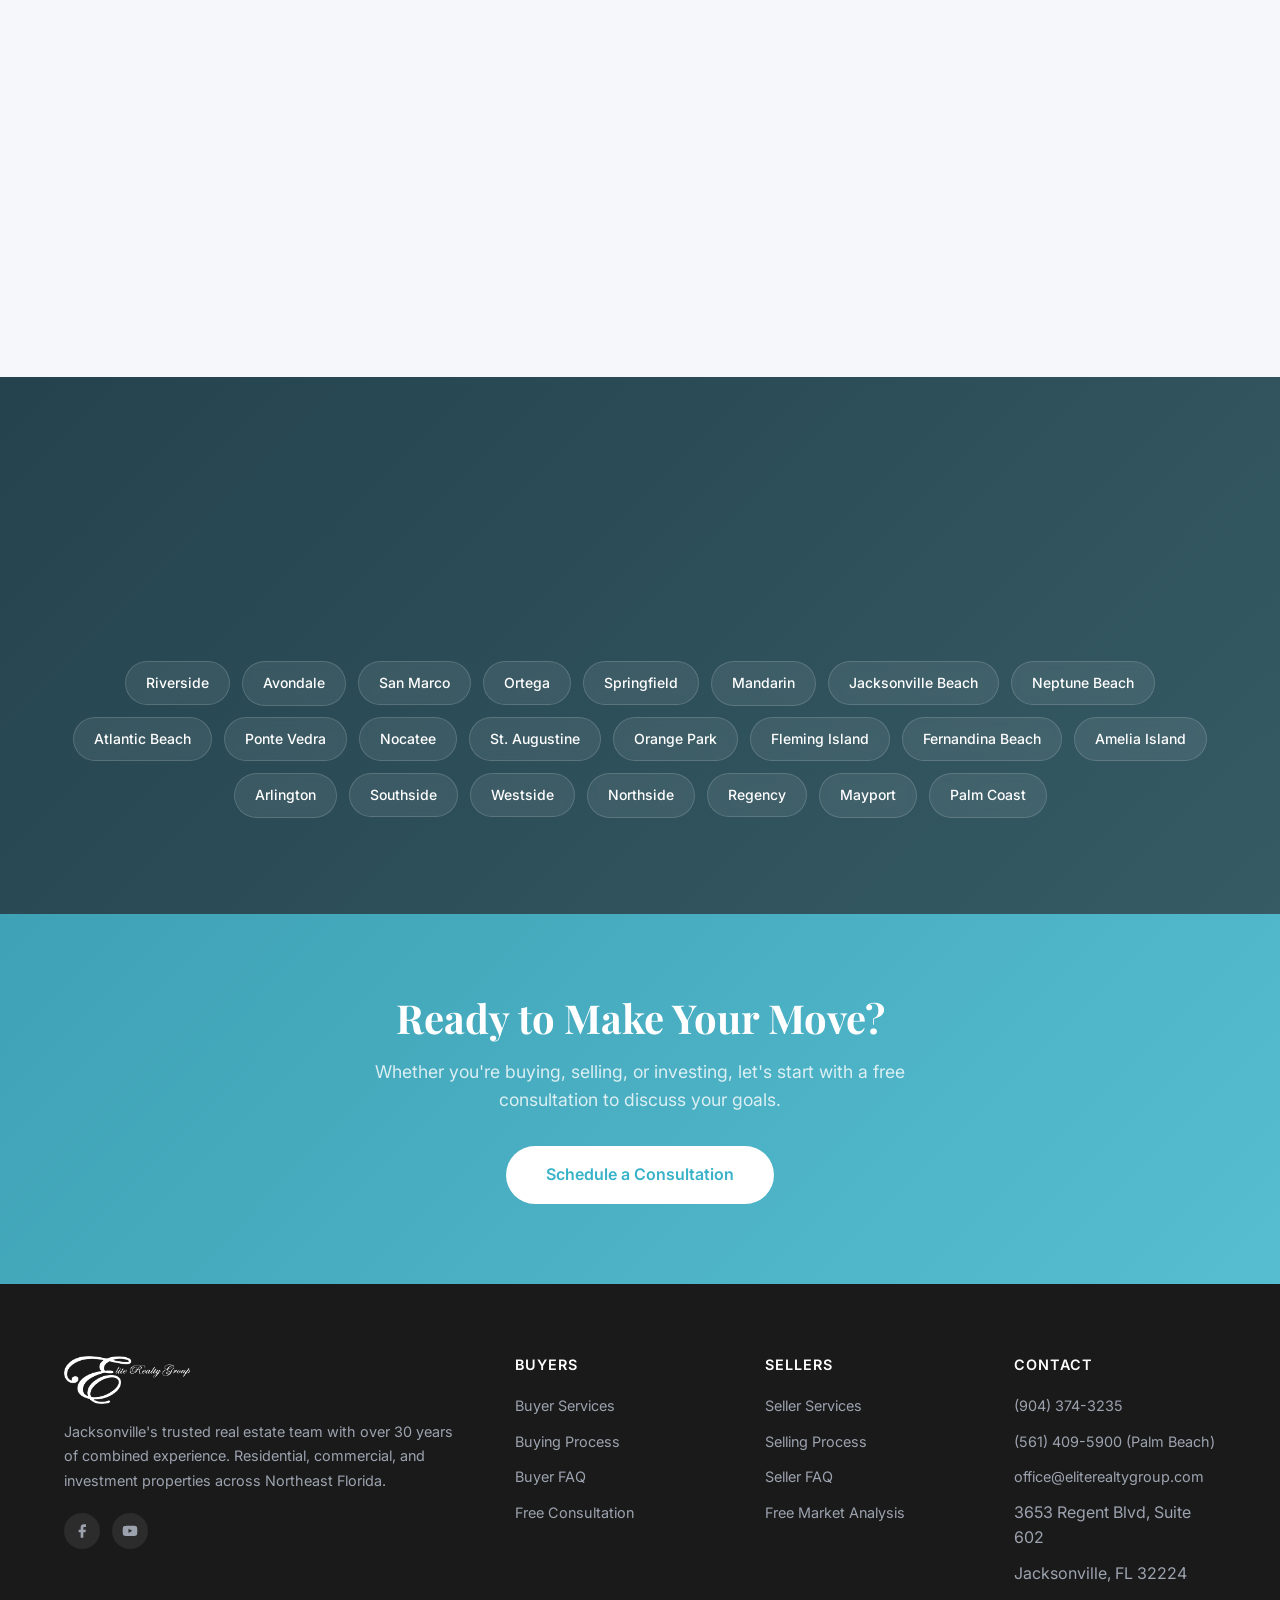
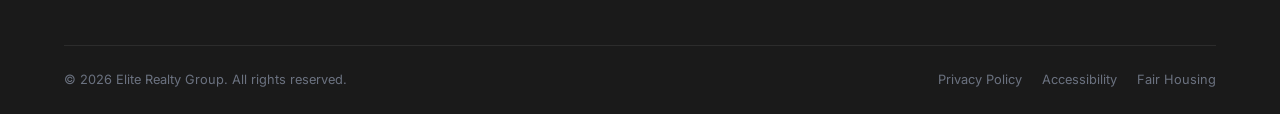
==== commit 2071a764: "Move property search into hero section Relocate the search form from a standalone section into the h" ====
--- a/index.html
+++ b/index.html
@@ -40,6 +40,7 @@
                 <a href="buyers.html">Buyers</a>
                 <a href="sellers.html">Sellers</a>
                 <a href="about.html">About</a>
+                <a href="blog/index.html">Blog</a>
                 <a href="contact.html">Contact</a>
             </nav>
             <div class="header-actions">
@@ -68,76 +69,20 @@
             </div>
             <h1>Pursuing <span>Dreams</span> Together</h1>
             <p class="hero-text">Whether you're buying your first home, selling a property, or growing your investment portfolio, Elite Realty Group delivers expert guidance and results across Northeast Florida.</p>
-            <div class="hero-buttons">
-                <a href="buyers.html" class="btn btn-gold">Buy a Home</a>
-                <a href="sellers.html" class="btn btn-outline">Sell Your Property</a>
-            </div>
-            <div class="hero-stats">
-                <div class="hero-stat">
-                    <div class="hero-stat-number" data-count="30" data-suffix="+">0+</div>
-                    <div class="hero-stat-label">Years Combined Experience</div>
-                </div>
-                <div class="hero-stat">
-                    <div class="hero-stat-number" data-count="32" data-suffix="">0</div>
-                    <div class="hero-stat-label">5-Star Reviews</div>
-                </div>
-                <div class="hero-stat">
-                    <div class="hero-stat-number" data-count="10" data-suffix="">0</div>
-                    <div class="hero-stat-label">Experienced Agents</div>
-                </div>
-            </div>
-        </div>
-    </div>
-</section>
-
-<!-- Credential Bar -->
-<div class="credential-bar">
-    <div class="container">
-        <div class="credential-item">
-            <svg aria-hidden="true" xmlns="http://www.w3.org/2000/svg" fill="none" viewBox="0 0 24 24" stroke-width="2" stroke="currentColor"><path stroke-linecap="round" stroke-linejoin="round" d="M9 12.75L11.25 15 15 9.75m-3-7.036A11.959 11.959 0 013.598 6 11.99 11.99 0 003 9.749c0 5.592 3.824 10.29 9 11.623 5.176-1.332 9-6.03 9-11.622 0-1.31-.21-2.571-.598-3.751h-.152c-3.196 0-6.1-1.248-8.25-3.285z"/></svg>
-            NAR &amp; NEFAR Members
-        </div>
-        <div class="credential-item">
-            <svg aria-hidden="true" xmlns="http://www.w3.org/2000/svg" fill="none" viewBox="0 0 24 24" stroke-width="2" stroke="currentColor"><path stroke-linecap="round" stroke-linejoin="round" d="M2.25 21h19.5m-18-18v18m10.5-18v18m6-13.5V21M6.75 6.75h.75m-.75 3h.75m-.75 3h.75m3-6h.75m-.75 3h.75m-.75 3h.75M6.75 21v-3.375c0-.621.504-1.125 1.125-1.125h2.25c.621 0 1.125.504 1.125 1.125V21M3 3h12m-.75 4.5H21m-3.75 3H21m-3.75 3H21"/></svg>
-            Equal Housing Opportunity
-        </div>
-        <div class="credential-item">
-            <svg aria-hidden="true" xmlns="http://www.w3.org/2000/svg" fill="none" viewBox="0 0 24 24" stroke-width="2" stroke="currentColor"><path stroke-linecap="round" stroke-linejoin="round" d="M11.48 3.499a.562.562 0 011.04 0l2.125 5.111a.563.563 0 00.475.345l5.518.442c.499.04.701.663.321.988l-4.204 3.602a.563.563 0 00-.182.557l1.285 5.385a.562.562 0 01-.84.61l-4.725-2.885a.563.563 0 00-.586 0L6.982 20.54a.562.562 0 01-.84-.61l1.285-5.386a.562.562 0 00-.182-.557l-4.204-3.602a.563.563 0 01.321-.988l5.518-.442a.563.563 0 00.475-.345L11.48 3.5z"/></svg>
-            NARPM Members
-        </div>
-        <div class="credential-item">
-            <svg aria-hidden="true" xmlns="http://www.w3.org/2000/svg" fill="none" viewBox="0 0 24 24" stroke-width="2" stroke="currentColor"><path stroke-linecap="round" stroke-linejoin="round" d="M15 10.5a3 3 0 11-6 0 3 3 0 016 0z"/><path stroke-linecap="round" stroke-linejoin="round" d="M19.5 10.5c0 7.142-7.5 11.25-7.5 11.25S4.5 17.642 4.5 10.5a7.5 7.5 0 1115 0z"/></svg>
-            Est. 2009
-        </div>
-    </div>
-</div>
-
-<!-- Property Search -->
-<section class="property-search" id="search">
-    <div class="container">
-        <div class="text-center">
-            <h2 class="property-search-title">Search Available Homes</h2>
-            <p class="property-search-subtitle">Find your next home in the Jacksonville area</p>
-        </div>
-        <form id="property-search-form" class="property-search-form" aria-label="Property search">
-            <div class="search-fields">
-                <div class="search-field">
-                    <label for="search-location">Location</label>
-                    <input type="text" id="search-location" placeholder="Zip code or neighborhood" required>
-                </div>
-                <div class="search-field">
-                    <label for="search-beds">Bedrooms</label>
-                    <select id="search-beds">
-                        <option value="">Any</option>
-                        <option value="1">1+</option>
-                        <option value="2">2+</option>
-                        <option value="3">3+</option>
-                        <option value="4">4+</option>
+            <form id="property-search-form" class="hero-search" aria-label="Property search">
+                <div class="hero-search-bar">
+                    <input type="text" id="search-location" placeholder="Search by zip code or neighborhood" required>
+                    <button type="submit" class="btn btn-primary">Search Homes</button>
+                </div>
+                <div class="hero-search-filters">
+                    <select id="search-beds" aria-label="Bedrooms">
+                        <option value="">Beds: Any</option>
+                        <option value="1">1+ Beds</option>
+                        <option value="2">2+ Beds</option>
+                        <option value="3">3+ Beds</option>
+                        <option value="4">4+ Beds</option>
                     </select>
-                </div>
-                <div class="search-field">
-                    <label for="search-price-min">Min Price</label>
-                    <select id="search-price-min">
+                    <select id="search-price-min" aria-label="Min Price">
                         <option value="">No Min</option>
                         <option value="150000">$150k</option>
                         <option value="200000">$200k</option>
@@ -147,10 +92,7 @@
                         <option value="500000">$500k</option>
                         <option value="750000">$750k</option>
                     </select>
-                </div>
-                <div class="search-field">
-                    <label for="search-price-max">Max Price</label>
-                    <select id="search-price-max">
+                    <select id="search-price-max" aria-label="Max Price">
                         <option value="">No Max</option>
                         <option value="200000">$200k</option>
                         <option value="250000">$250k</option>
@@ -159,14 +101,49 @@
                         <option value="500000">$500k</option>
                         <option value="750000">$750k</option>
                     </select>
-                </div>
-                <div class="search-field search-field-btn">
-                    <button type="submit" class="btn btn-primary">Search Homes</button>
-                </div>
-            </div>
-        </form>
-    </div>
-</section>
+                    <span class="hero-search-divider">|</span>
+                    <a href="sellers.html" class="hero-search-link">Sell Your Property &rarr;</a>
+                </div>
+            </form>
+            <div class="hero-stats">
+                <div class="hero-stat">
+                    <div class="hero-stat-number" data-count="30" data-suffix="+">0+</div>
+                    <div class="hero-stat-label">Years Combined Experience</div>
+                </div>
+                <div class="hero-stat">
+                    <div class="hero-stat-number" data-count="32" data-suffix="">0</div>
+                    <div class="hero-stat-label">5-Star Reviews</div>
+                </div>
+                <div class="hero-stat">
+                    <div class="hero-stat-number" data-count="10" data-suffix="">0</div>
+                    <div class="hero-stat-label">Experienced Agents</div>
+                </div>
+            </div>
+        </div>
+    </div>
+</section>
+
+<!-- Credential Bar -->
+<div class="credential-bar">
+    <div class="container">
+        <div class="credential-item">
+            <svg aria-hidden="true" xmlns="http://www.w3.org/2000/svg" fill="none" viewBox="0 0 24 24" stroke-width="2" stroke="currentColor"><path stroke-linecap="round" stroke-linejoin="round" d="M9 12.75L11.25 15 15 9.75m-3-7.036A11.959 11.959 0 013.598 6 11.99 11.99 0 003 9.749c0 5.592 3.824 10.29 9 11.623 5.176-1.332 9-6.03 9-11.622 0-1.31-.21-2.571-.598-3.751h-.152c-3.196 0-6.1-1.248-8.25-3.285z"/></svg>
+            NAR &amp; NEFAR Members
+        </div>
+        <div class="credential-item">
+            <svg aria-hidden="true" xmlns="http://www.w3.org/2000/svg" fill="none" viewBox="0 0 24 24" stroke-width="2" stroke="currentColor"><path stroke-linecap="round" stroke-linejoin="round" d="M2.25 21h19.5m-18-18v18m10.5-18v18m6-13.5V21M6.75 6.75h.75m-.75 3h.75m-.75 3h.75m3-6h.75m-.75 3h.75m-.75 3h.75M6.75 21v-3.375c0-.621.504-1.125 1.125-1.125h2.25c.621 0 1.125.504 1.125 1.125V21M3 3h12m-.75 4.5H21m-3.75 3H21m-3.75 3H21"/></svg>
+            Equal Housing Opportunity
+        </div>
+        <div class="credential-item">
+            <svg aria-hidden="true" xmlns="http://www.w3.org/2000/svg" fill="none" viewBox="0 0 24 24" stroke-width="2" stroke="currentColor"><path stroke-linecap="round" stroke-linejoin="round" d="M11.48 3.499a.562.562 0 011.04 0l2.125 5.111a.563.563 0 00.475.345l5.518.442c.499.04.701.663.321.988l-4.204 3.602a.563.563 0 00-.182.557l1.285 5.385a.562.562 0 01-.84.61l-4.725-2.885a.563.563 0 00-.586 0L6.982 20.54a.562.562 0 01-.84-.61l1.285-5.386a.562.562 0 00-.182-.557l-4.204-3.602a.563.563 0 01.321-.988l5.518-.442a.563.563 0 00.475-.345L11.48 3.5z"/></svg>
+            NARPM Members
+        </div>
+        <div class="credential-item">
+            <svg aria-hidden="true" xmlns="http://www.w3.org/2000/svg" fill="none" viewBox="0 0 24 24" stroke-width="2" stroke="currentColor"><path stroke-linecap="round" stroke-linejoin="round" d="M15 10.5a3 3 0 11-6 0 3 3 0 016 0z"/><path stroke-linecap="round" stroke-linejoin="round" d="M19.5 10.5c0 7.142-7.5 11.25-7.5 11.25S4.5 17.642 4.5 10.5a7.5 7.5 0 1115 0z"/></svg>
+            Est. 2009
+        </div>
+    </div>
+</div>
 
 <!-- Services Overview -->
 <section class="section" id="services">
--- a/css/styles.css
+++ b/css/styles.css
@@ -615,111 +615,87 @@
     flex-shrink: 0;
 }
 
-/* --- Property Search --- */
-.property-search {
-    background: var(--color-dark);
-    padding: 48px 0;
-    border-top: 1px solid rgba(56,178,200,0.15);
-}
-
-.property-search-title {
-    color: var(--color-white);
-    font-family: 'Playfair Display', serif;
-    font-size: 2rem;
-    font-weight: 700;
-    margin-bottom: 8px;
-}
-
-.property-search-subtitle {
-    color: var(--color-gray-400);
+/* --- Hero Search --- */
+.hero-search {
+    margin-top: 32px;
+    max-width: 680px;
+}
+
+.hero-search-bar {
+    display: flex;
+    background: rgba(255,255,255,0.1);
+    border: 1px solid rgba(255,255,255,0.2);
+    border-radius: var(--radius-sm);
+    overflow: hidden;
+    backdrop-filter: blur(8px);
+}
+
+.hero-search-bar input {
+    flex: 1;
+    padding: 14px 20px;
+    border: none;
+    background: transparent;
+    color: var(--color-white);
     font-size: 1rem;
-    margin-bottom: 32px;
-}
-
-.property-search-form {
-    max-width: 900px;
-    margin: 0 auto;
-}
-
-.search-fields {
-    display: grid;
-    grid-template-columns: 2fr 1fr 1fr 1fr auto;
+    font-family: 'Inter', sans-serif;
+    outline: none;
+}
+
+.hero-search-bar input::placeholder {
+    color: rgba(255,255,255,0.5);
+}
+
+.hero-search-bar .btn {
+    border-radius: 0;
+    padding: 14px 28px;
+    flex-shrink: 0;
+}
+
+.hero-search-filters {
+    display: flex;
+    align-items: center;
     gap: 12px;
-    align-items: end;
-}
-
-.search-field label {
-    display: block;
-    color: var(--color-gray-400);
-    font-size: 0.8rem;
-    font-weight: 600;
-    text-transform: uppercase;
-    letter-spacing: 0.05em;
-    margin-bottom: 6px;
-}
-
-.search-field input,
-.search-field select {
-    width: 100%;
-    padding: 12px 16px;
+    margin-top: 14px;
+    flex-wrap: wrap;
+}
+
+.hero-search-filters select {
+    padding: 8px 32px 8px 12px;
     border: 1px solid rgba(255,255,255,0.15);
     border-radius: var(--radius-sm);
-    background: var(--color-dark-surface);
-    color: var(--color-white);
-    font-size: 0.95rem;
+    background: rgba(255,255,255,0.08);
+    color: rgba(255,255,255,0.8);
+    font-size: 0.85rem;
     font-family: 'Inter', sans-serif;
-    transition: border-color var(--transition-fast);
     appearance: none;
     -webkit-appearance: none;
-}
-
-.search-field select {
-    background-image: url("data:image/svg+xml,%3Csvg xmlns='http://www.w3.org/2000/svg' width='12' height='12' fill='%239CA3AF' viewBox='0 0 16 16'%3E%3Cpath d='M8 11L3 6h10z'/%3E%3C/svg%3E");
+    background-image: url("data:image/svg+xml,%3Csvg xmlns='http://www.w3.org/2000/svg' width='10' height='10' fill='%23ffffff80' viewBox='0 0 16 16'%3E%3Cpath d='M8 11L3 6h10z'/%3E%3C/svg%3E");
     background-repeat: no-repeat;
-    background-position: right 12px center;
-    padding-right: 36px;
-}
-
-.search-field input:focus,
-.search-field select:focus {
+    background-position: right 10px center;
+    cursor: pointer;
+    transition: border-color var(--transition-fast);
+}
+
+.hero-search-filters select:focus {
     outline: none;
     border-color: var(--color-accent);
 }
 
-.search-field input::placeholder {
-    color: var(--color-gray-500);
-}
-
-.search-field-btn {
-    padding-top: 22px;
-}
-
-.search-field-btn .btn {
-    width: 100%;
-    white-space: nowrap;
-    padding: 12px 28px;
-}
-
-@media (max-width: 768px) {
-    .search-fields {
-        grid-template-columns: 1fr 1fr;
-    }
-    .search-field:first-child {
-        grid-column: 1 / -1;
-    }
-    .search-field-btn {
-        grid-column: 1 / -1;
-        padding-top: 4px;
-    }
-}
-
-@media (max-width: 480px) {
-    .search-fields {
-        grid-template-columns: 1fr;
-    }
-    .property-search-title {
-        font-size: 1.6rem;
-    }
+.hero-search-divider {
+    color: rgba(255,255,255,0.2);
+    font-size: 1.1rem;
+}
+
+.hero-search-link {
+    color: rgba(255,255,255,0.7);
+    font-size: 0.85rem;
+    font-weight: 500;
+    text-decoration: none;
+    transition: color var(--transition-fast);
+}
+
+.hero-search-link:hover {
+    color: var(--color-gold-light);
 }
 
 /* --- Google Reviews --- */
@@ -1661,11 +1637,6 @@
     .footer-legal { justify-content: center; }
     .cta-banner h2 { font-size: 1.8rem; }
 
-    .hero-buttons {
-        flex-direction: column;
-        align-items: flex-start;
-    }
-
     .form-row { grid-template-columns: 1fr; }
 }
 
@@ -1675,4 +1646,19 @@
     .hero-stats { gap: 16px; }
     .hero-stat-number { font-size: 1.8rem; }
     .credential-bar .container { gap: 24px; }
-}
+
+    .hero-search-bar {
+        flex-direction: column;
+    }
+    .hero-search-bar .btn {
+        border-radius: 0;
+        width: 100%;
+    }
+    .hero-search-filters {
+        flex-direction: column;
+        align-items: flex-start;
+    }
+    .hero-search-divider {
+        display: none;
+    }
+}
